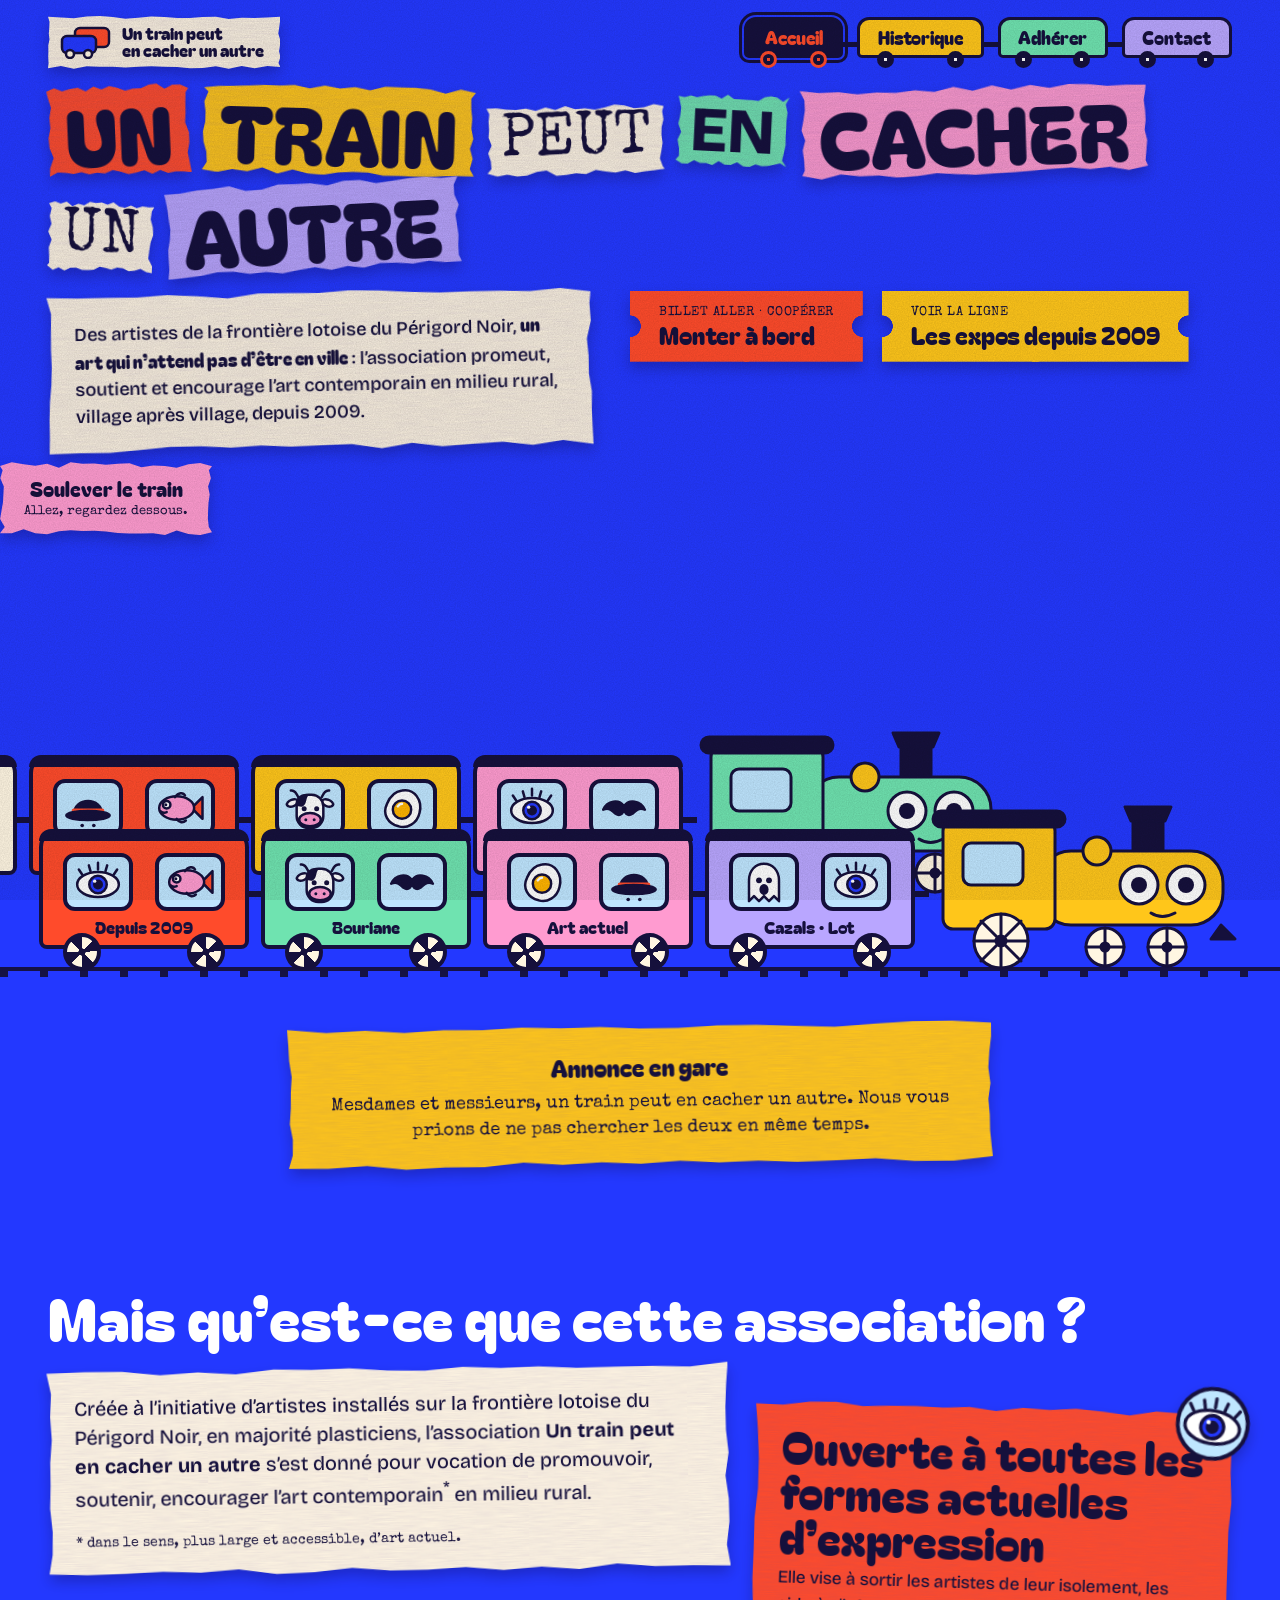
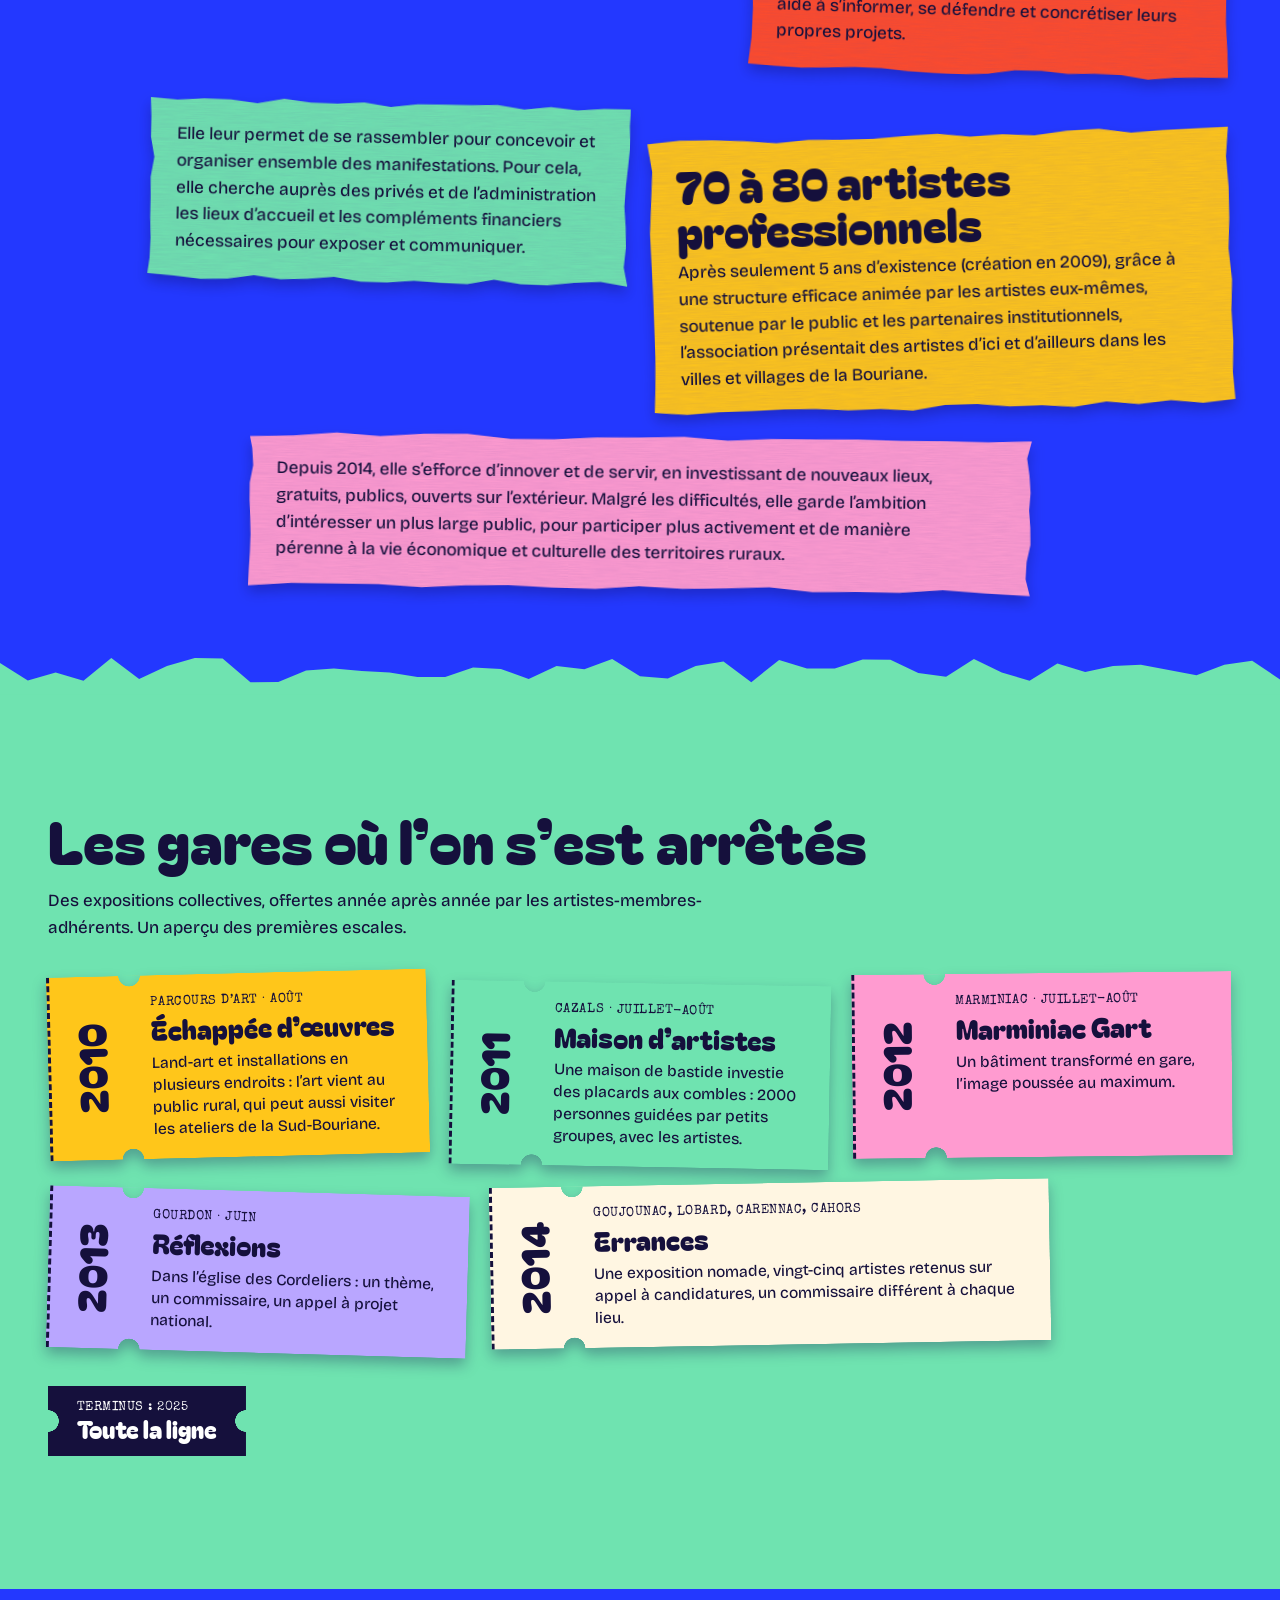
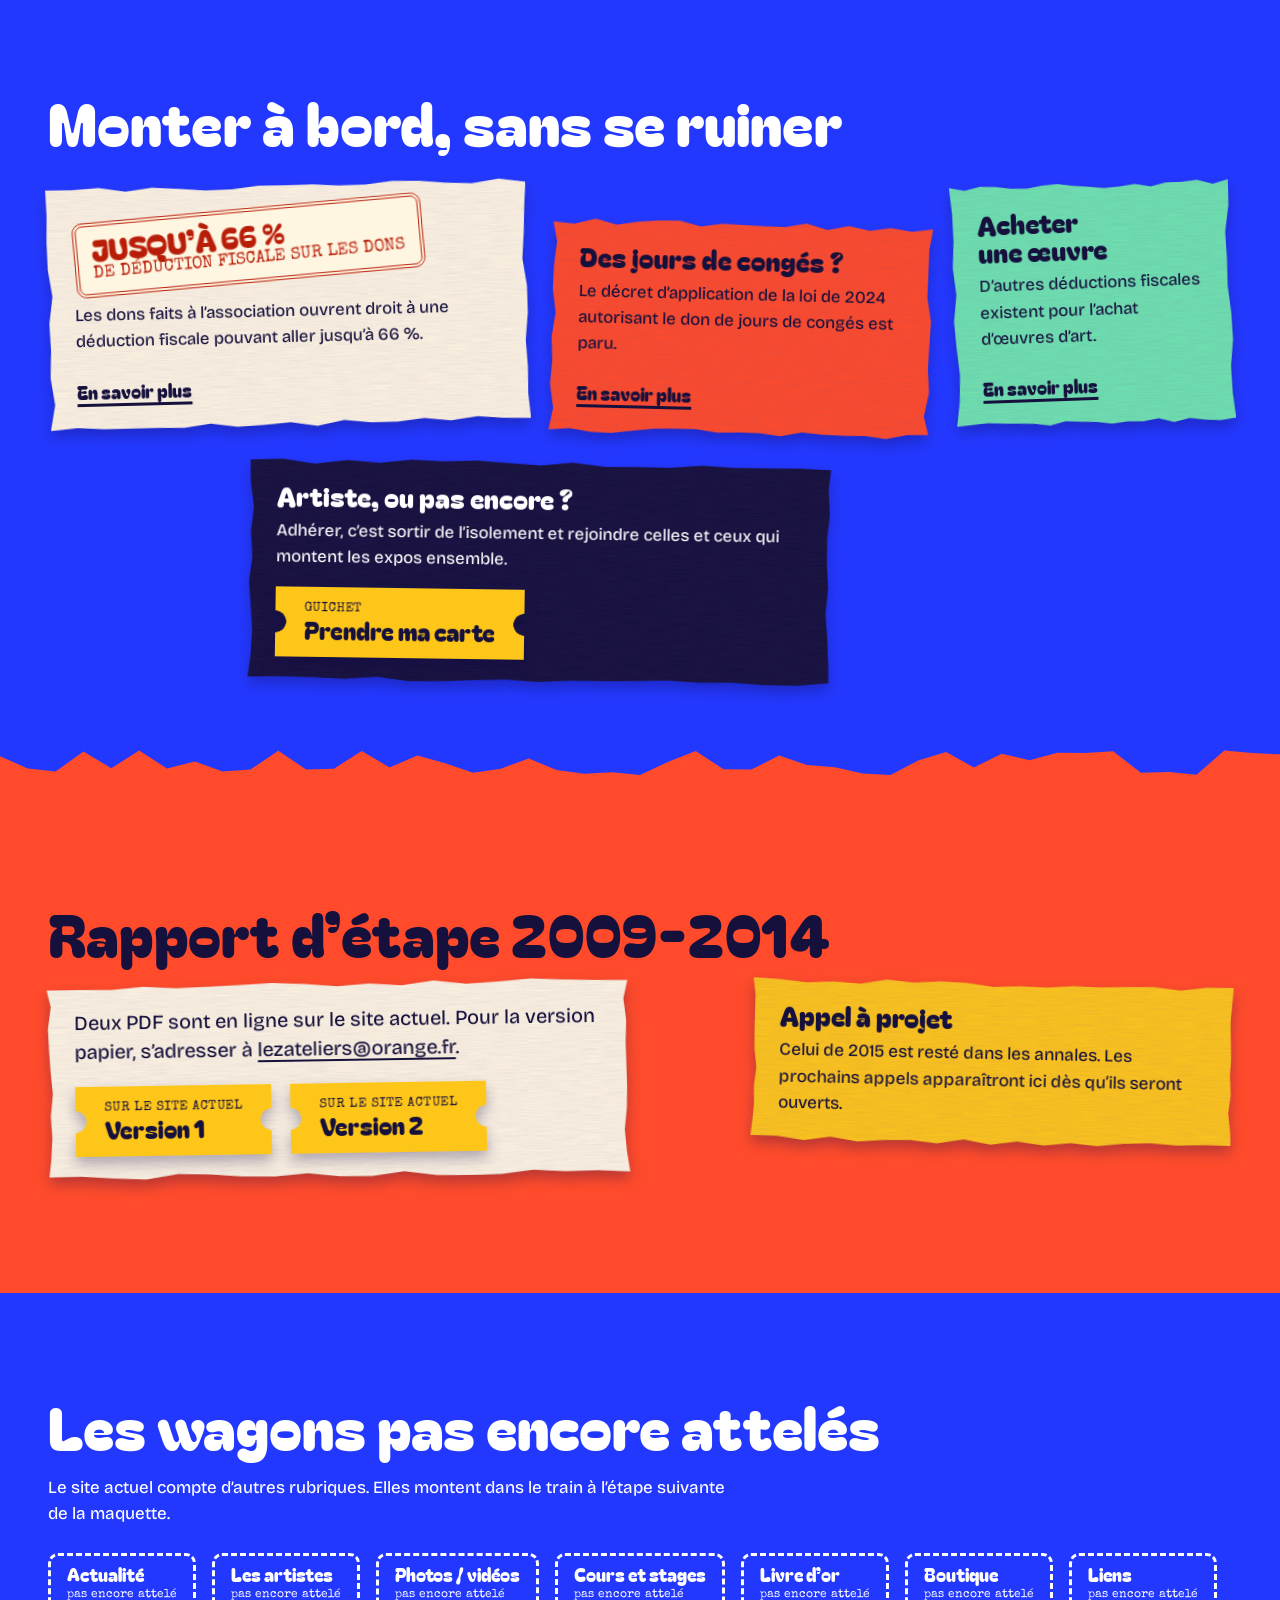
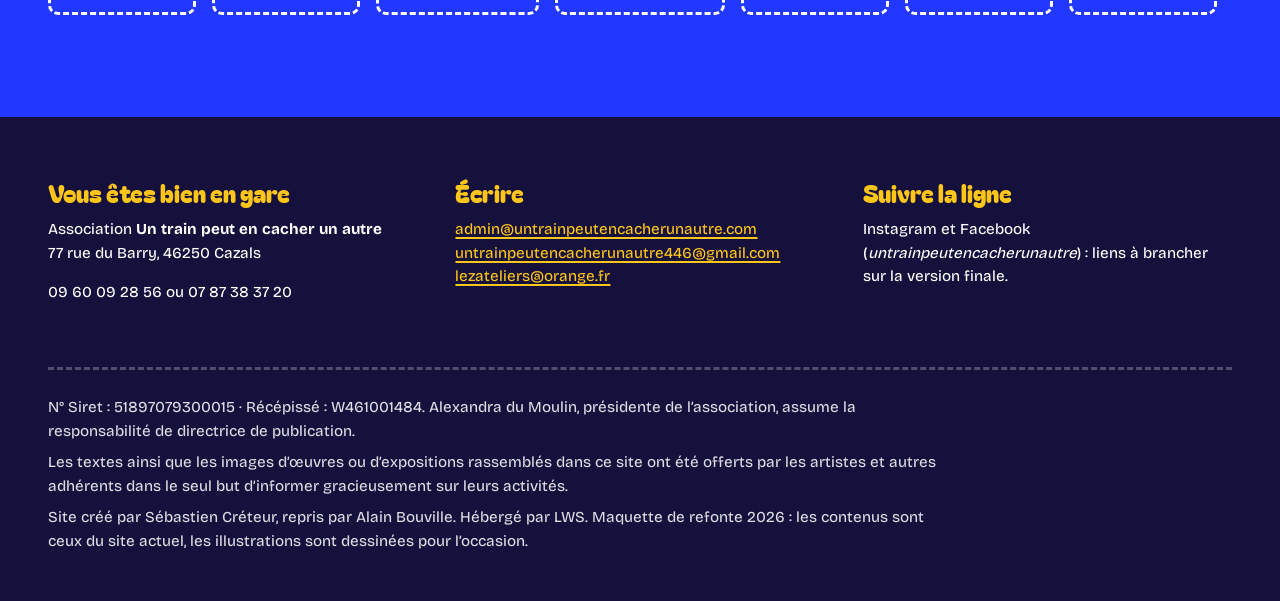
==== index.html @ 21455979 "Maquette loufoque : accueil, historique, adhérer, contact (collage dada de gare de campagne) Co-Auth" ====
<!doctype html>
<html lang="fr">
<head>
<meta charset="utf-8">
<meta name="viewport" content="width=device-width, initial-scale=1">
<title>Un train peut en cacher un autre · art contemporain en milieu rural</title>
<meta name="description" content="Association d’artistes de Cazals (Lot) qui promeut l’art contemporain en milieu rural depuis 2009. Adhérer, donner, voir les expositions.">
<meta name="theme-color" content="#2338ff">
<link rel="stylesheet" href="assets/style.css">
</head>
<body data-page="home">
<a class="skip" href="#main">Aller au contenu</a>
<header class="top wrap">
  <a class="brand scrap scrap--tight" href="index.html" aria-label="Un train peut en cacher un autre, accueil"><svg viewBox="0 0 52 34" aria-hidden="true" stroke="#15103c" stroke-width="2.5" stroke-linejoin="round"><rect x="16" y="3" width="34" height="19" rx="5" fill="#ff4b2b"/><rect x="3" y="11" width="34" height="17" rx="5" fill="#2338ff"/><circle cx="11" cy="29" r="4" fill="#fff6e2"/><circle cx="29" cy="29" r="4" fill="#fff6e2"/><circle cx="24" cy="12" r="0" /></svg><span>Un train peut<br>en cacher un autre</span></a>
  <nav aria-label="Navigation principale"><ul class="nav-train"><li><a href="index.html" aria-current="page">Accueil</a></li><li><a href="historique.html">Historique</a></li><li><a href="adherer.html">Adhérer</a></li><li><a href="contact.html">Contact</a></li></ul></nav>
</header>

<main id="main">
<section class="hero" aria-labelledby="titre">
  <div class="wrap hero__body">
    <h1 class="ransom" id="titre" aria-label="Un train peut en cacher un autre">
      <span class="scrap w1" aria-hidden="true">Un</span><span class="scrap w2" aria-hidden="true">train</span><span class="scrap w3" aria-hidden="true">peut</span><span class="scrap w4" aria-hidden="true">en</span>
      <span class="scrap w5" aria-hidden="true">cacher</span><span class="scrap w6" aria-hidden="true">un</span><span class="scrap w7" aria-hidden="true">autre</span>
    </h1>
    <div class="hero__row">
      <p class="scrap lede">Des artistes de la frontière lotoise du Périgord Noir, <strong>un art qui n’attend pas d’être en ville</strong> : l’association promeut, soutient et encourage l’art contemporain en milieu rural, village après village, depuis 2009.</p>
      <div class="tickets">
        <a class="ticket ticket--hot" href="adherer.html"><small>Billet aller · coopérer</small><strong>Monter à bord</strong></a>
        <a class="ticket" href="historique.html"><small>Voir la ligne</small><strong>Les expos depuis 2009</strong></a>
      </div>
    </div>
  </div>
  <div class="rails wrap-bleed" data-lifted="false">
    <button class="lift" type="button" aria-pressed="false"><span data-label>Soulever le train</span><small data-hint>Allez, regardez dessous.</small></button>
    <div class="track track--back" aria-hidden="true" data-train='{"loco": "mint", "wagons": [["bone", "moustache", "ghost", "Promouvoir"], ["tomato", "melon", "fish", "Soutenir"], ["mustard", "cow", "egg", "Encourager"], ["pink", "eye", "moustache", "l’art actuel"]]}'></div>
    <div class="track track--front" aria-hidden="true" data-train='{"loco": "mustard", "wagons": [["tomato", "eye", "fish", "Depuis 2009"], ["mint", "cow", "moustache", "Bouriane"], ["pink", "egg", "melon", "Art actuel"], ["lilac", "ghost", "eye", "Cazals · Lot"]]}'></div>
    <p class="vh">Derrière le premier train, un second porte les verbes de l’association : promouvoir, soutenir, encourager l’art actuel.</p>
  </div>
</section>

<div class="annonce wrap">
  <p class="scrap"><b>Annonce en gare</b>Mesdames et messieurs, un train peut en cacher un autre. Nous vous prions de ne pas chercher les deux en même temps.</p>
</div>

<section class="wrap" aria-labelledby="asso">
  <h2 id="asso">Mais qu’est-ce que cette association ?</h2>
  <div class="collage">
    <div class="scrap a"><p>Créée à l’initiative d’artistes installés sur la frontière lotoise du Périgord Noir, en majorité plasticiens, l’association <strong>Un train peut en cacher un autre</strong> s’est donné pour vocation de promouvoir, soutenir, encourager l’art contemporain<sup>*</sup> en milieu rural.</p><p class="note">* dans le sens, plus large et accessible, d’art actuel.</p></div>
    <div class="scrap b"><span class="pax" data-pax="eye" aria-hidden="true"></span><span class="big">Ouverte à toutes les formes actuelles d’expression</span><p>Elle vise à sortir les artistes de leur isolement, les aide à s’informer, se défendre et concrétiser leurs propres projets.</p></div>
    <div class="scrap c"><p>Elle leur permet de se rassembler pour concevoir et organiser ensemble des manifestations. Pour cela, elle cherche auprès des privés et de l’administration les lieux d’accueil et les compléments financiers nécessaires pour exposer et communiquer.</p></div>
    <div class="scrap d"><span class="big">70 à 80 artistes professionnels</span><p>Après seulement 5 ans d’existence (création en 2009), grâce à une structure efficace animée par les artistes eux-mêmes, soutenue par le public et les partenaires institutionnels, l’association présentait des artistes d’ici et d’ailleurs dans les villes et villages de la Bouriane.</p></div>
    <div class="scrap e"><p>Depuis 2014, elle s’efforce d’innover et de servir, en investissant de nouveaux lieux, gratuits, publics, ouverts sur l’extérieur. Malgré les difficultés, elle garde l’ambition d’intéresser un plus large public, pour participer plus activement et de manière pérenne à la vie économique et culturelle des territoires ruraux.</p></div>
  </div>
</section>

<section class="band torn-top band--mint" aria-labelledby="gares">
  <div class="wrap">
    <h2 id="gares">Les gares où l’on s’est arrêtés</h2>
    <p>Des expositions collectives, offertes année après année par les artistes-membres-adhérents. Un aperçu des premières escales.</p>
    <div class="stubs">
      <a class="stub" href="historique.html#e2010"><span class="stub__y">2010</span><span class="stub__t"><small>Parcours d’art · août</small><h3>Échappée d’œuvres</h3><p>Land-art et installations en plusieurs endroits : l’art vient au public rural, qui peut aussi visiter les ateliers de la Sud-Bouriane.</p></span></a>
      <a class="stub" href="historique.html#e2011"><span class="stub__y">2011</span><span class="stub__t"><small>Cazals · juillet-août</small><h3>Maison d’artistes</h3><p>Une maison de bastide investie des placards aux combles : 2000 personnes guidées par petits groupes, avec les artistes.</p></span></a>
      <a class="stub" href="historique.html#e2012"><span class="stub__y">2012</span><span class="stub__t"><small>Marminiac · juillet-août</small><h3>Marminiac Gart</h3><p>Un bâtiment transformé en gare, l’image poussée au maximum.</p></span></a>
      <a class="stub" href="historique.html#e2013"><span class="stub__y">2013</span><span class="stub__t"><small>Gourdon · juin</small><h3>Réflexions</h3><p>Dans l’église des Cordeliers : un thème, un commissaire, un appel à projet national.</p></span></a>
      <a class="stub" href="historique.html#e2014"><span class="stub__y">2014</span><span class="stub__t"><small>Goujounac, Lobard, Carennac, Cahors</small><h3>Errances</h3><p>Une exposition nomade, vingt-cinq artistes retenus sur appel à candidatures, un commissaire différent à chaque lieu.</p></span></a>
    </div>
    <p class="more"><a class="ticket ticket--ink" href="historique.html" style="display:inline-flex"><small>Terminus : 2025</small><strong>Toute la ligne</strong></a></p>
  </div>
</section>

<section class="wrap" aria-labelledby="bord">
  <h2 id="bord">Monter à bord, sans se ruiner</h2>
  <div class="board">
    <div class="scrap p1"><span class="rubber"><b>Jusqu’à 66 %</b>de déduction fiscale sur les dons</span><p>Les dons faits à l’association ouvrent droit à une déduction fiscale pouvant aller jusqu’à 66 %.</p><a class="more-link" href="adherer.html#donner">En savoir plus</a></div>
    <div class="scrap p2"><h3>Des jours de congés ?</h3><p>Le décret d’application de la loi de 2024 autorisant le don de jours de congés est paru.</p><a class="more-link" href="adherer.html#conges">En savoir plus</a></div>
    <div class="scrap p3"><h3>Acheter une œuvre</h3><p>D’autres déductions fiscales existent pour l’achat d’œuvres d’art.</p><a class="more-link" href="adherer.html#acheter">En savoir plus</a></div>
    <div class="scrap p4"><h3>Artiste, ou pas encore ?</h3><p>Adhérer, c’est sortir de l’isolement et rejoindre celles et ceux qui montent les expos ensemble.</p><div class="tickets"><a class="ticket" href="adherer.html"><small>Guichet</small><strong>Prendre ma carte</strong></a></div></div>
  </div>
</section>

<section class="band torn-top band--tomato" aria-labelledby="rapport">
  <div class="wrap">
    <h2 id="rapport">Rapport d’étape 2009-2014</h2>
    <div class="collage" style="grid-template-columns:repeat(12,1fr)">
      <div class="scrap a" style="grid-column:1 / span 6;--c:var(--bone)"><p>Deux PDF sont en ligne sur le site actuel. Pour la version papier, s’adresser à <a href="mailto:lezateliers@orange.fr">lezateliers@orange.fr</a>.</p><div class="tickets"><a class="ticket" href="https://untrainpeutencacherunautre.com/"><small>Sur le site actuel</small><strong>Version 1</strong></a><a class="ticket" href="https://untrainpeutencacherunautre.com/"><small>Sur le site actuel</small><strong>Version 2</strong></a></div></div>
      <div class="scrap c" style="grid-column:8 / span 5;--c:var(--mustard)"><h3>Appel à projet</h3><p>Celui de 2015 est resté dans les annales. Les prochains appels apparaîtront ici dès qu’ils seront ouverts.</p></div>
    </div>
  </div>
</section>

<section class="wrap" aria-labelledby="wagons">
  <h2 id="wagons">Les wagons pas encore attelés</h2>
  <p>Le site actuel compte d’autres rubriques. Elles montent dans le train à l’étape suivante de la maquette.</p>
  <ul class="unhooked">
    <li>Actualité<small>pas encore attelé</small></li><li>Les artistes<small>pas encore attelé</small></li><li>Photos / vidéos<small>pas encore attelé</small></li>
    <li>Cours et stages<small>pas encore attelé</small></li><li>Livre d’or<small>pas encore attelé</small></li><li>Boutique<small>pas encore attelé</small></li><li>Liens<small>pas encore attelé</small></li>
  </ul>
</section>
</main>
<footer class="foot">
  <div class="wrap">
    <div class="cols">
      <div>
        <h2>Vous êtes bien en gare</h2>
        <p>Association <strong>Un train peut en cacher un autre</strong><br>77 rue du Barry, 46250 Cazals</p>
        <p>09 60 09 28 56 ou 07 87 38 37 20</p>
      </div>
      <div>
        <h2>Écrire</h2>
        <p><a href="mailto:admin@untrainpeutencacherunautre.com">admin@untrainpeutencacherunautre.com</a><br>
        <a href="mailto:untrainpeutencacherunautre446@gmail.com">untrainpeutencacherunautre446@gmail.com</a><br>
        <a href="mailto:lezateliers@orange.fr">lezateliers@orange.fr</a></p>
      </div>
      <div>
        <h2>Suivre la ligne</h2>
        <p>Instagram et Facebook (<em>untrainpeutencacherunautre</em>) : liens à brancher sur la version finale.</p>
      </div>
    </div>
    <div class="legal">
      <p>N° Siret : 51897079300015 · Récépissé : W461001484. Alexandra du Moulin, présidente de l’association, assume la responsabilité de directrice de publication.</p>
      <p>Les textes ainsi que les images d’œuvres ou d’expositions rassemblés dans ce site ont été offerts par les artistes et autres adhérents dans le seul but d’informer gracieusement sur leurs activités.</p>
      <p>Site créé par Sébastien Créteur, repris par Alain Bouville. Hébergé par LWS. Maquette de refonte 2026 : les contenus sont ceux du site actuel, les illustrations sont dessinées pour l’occasion.</p>
    </div>
  </div>
</footer>
<script src="assets/app.js"></script>
</body>
</html>
---- assets/style.css ----
@import url("fonts.css");

/* ============ Tokens ============ */
:root {
  --ink: #15103c;
  --blue: #2338ff;
  --tomato: #ff4b2b;
  --mustard: #ffc61a;
  --mint: #6fe3b0;
  --pink: #ff9bd0;
  --lilac: #b9a6ff;
  --bone: #fff6e2;
  --sky: #bfe6ff;

  --f-display: "Bagel Fat One", "Arial Rounded MT Bold", sans-serif;
  --f-body: "Bricolage Grotesque", system-ui, sans-serif;
  --f-stamp: "Special Elite", "Courier New", monospace;

  --ease-out: cubic-bezier(0.16, 1, 0.3, 1);
  --gut: clamp(16px, 4vw, 48px);
  --shadow: drop-shadow(0 7px 7px rgb(12 6 70 / 0.3));

  --ground: var(--blue);
  --on-ground: #fff;
  --focus-ring: var(--mustard);
}

/* Chaque page a sa livrée */
body[data-page="home"]    { --ground: var(--blue);    --on-ground: #fff; }
body[data-page="histoire"]{ --ground: var(--tomato);  --on-ground: var(--ink); --focus-ring: #fff; }
body[data-page="adherer"] { --ground: var(--mustard); --on-ground: var(--ink); --focus-ring: #fff; }
body[data-page="contact"] { --ground: var(--pink);    --on-ground: var(--ink); --focus-ring: #fff; }

/* ============ Base ============ */
*, *::before, *::after { box-sizing: border-box; }
html { scrollbar-color: var(--ink) var(--ground); scroll-behavior: smooth; }
body {
  margin: 0;
  background: var(--ground);
  color: var(--on-ground);
  font: 450 1.0625rem/1.55 var(--f-body);
  font-optical-sizing: auto;
  overflow-x: clip;
  -webkit-font-smoothing: antialiased;
}
/* grain de papier sur toute la page */
body::before {
  content: "";
  position: fixed; inset: 0; z-index: 50; pointer-events: none;
  opacity: 0.16; mix-blend-mode: multiply;
  background-image: url("data:image/svg+xml,%3Csvg xmlns='http://www.w3.org/2000/svg' width='220' height='220'%3E%3Cfilter id='n'%3E%3CfeTurbulence type='fractalNoise' baseFrequency='.85' numOctaves='2' stitchTiles='stitch'/%3E%3CfeColorMatrix values='0 0 0 0 0  0 0 0 0 0  0 0 0 0 0  0 0 0 .9 0'/%3E%3C/filter%3E%3Crect width='100%25' height='100%25' filter='url(%23n)'/%3E%3C/svg%3E");
}
::selection { background: var(--ink); color: var(--mustard); }
img, svg { display: block; max-width: 100%; }
p { margin: 0 0 1em; max-width: 62ch; }
a { color: inherit; text-underline-offset: 0.22em; text-decoration-thickness: 2px; }
:focus-visible {
  outline: 3px solid var(--ink);
  outline-offset: 3px;
  box-shadow: 0 0 0 6px var(--focus-ring);
  border-radius: 6px;
}
h1, h2, h3 { margin: 0; font-family: var(--f-display); font-weight: 400; line-height: 1.02; text-wrap: balance; }
h2 { font-size: clamp(2rem, 4.8vw, 3.7rem); margin-bottom: 1.2rem; }
h3 { font-size: clamp(1.3rem, 2.2vw, 1.7rem); margin-bottom: 0.5rem; }
.wrap { width: min(1240px, 100% - 2 * var(--gut)); margin-inline: auto; }
.vh { position: absolute; width: 1px; height: 1px; overflow: hidden; clip-path: inset(50%); white-space: nowrap; }
.skip { position: absolute; left: 12px; top: -80px; z-index: 100; background: var(--mustard); color: var(--ink); padding: 0.6rem 1rem; font-weight: 700; }
.skip:focus { top: 12px; }
.stamp-font { font-family: var(--f-stamp); }

/* ============ Papier déchiré ============ */
.scrap {
  --paper: var(--c, var(--bone));
  position: relative; isolation: isolate;
  padding: 1.5rem 1.7rem;
  color: var(--ink);
  filter: var(--shadow);
  transform: rotate(var(--r, 0deg));
}
.scrap::before {
  content: ""; position: absolute; inset: 0; z-index: -1;
  background-color: var(--paper);
  background-image: url("data:image/svg+xml,%3Csvg xmlns='http://www.w3.org/2000/svg' width='160' height='160'%3E%3Cfilter id='f'%3E%3CfeTurbulence type='fractalNoise' baseFrequency='.04 .9' numOctaves='3'/%3E%3CfeColorMatrix values='0 0 0 0 .1  0 0 0 0 .05  0 0 0 0 .3  0 0 0 .13 0'/%3E%3C/filter%3E%3Crect width='100%25' height='100%25' filter='url(%23f)'/%3E%3C/svg%3E");
  clip-path: var(--torn, none);
}
.scrap > :last-child { margin-bottom: 0; }
.scrap--tight { padding: 0.9rem 1.2rem; }
.c-tomato { --c: var(--tomato); } .c-mustard { --c: var(--mustard); } .c-mint { --c: var(--mint); }
.c-pink { --c: var(--pink); } .c-lilac { --c: var(--lilac); } .c-bone { --c: var(--bone); }
.c-blue { --c: var(--blue); color: #fff; } .c-ink { --c: var(--ink); color: #fff; }

/* bande de couleur pleine largeur, bord supérieur déchiré */
.band { position: relative; background: var(--band, var(--ink)); color: var(--ink); padding-block: clamp(4rem, 9vw, 8rem); }
.band.torn-top::before {
  content: ""; position: absolute; left: 0; right: 0; top: -39px; height: 40px;
  background: inherit; clip-path: var(--torn-strip, none);
}
.band--tomato { --band: var(--tomato); } .band--mustard { --band: var(--mustard); }
.band--mint { --band: var(--mint); } .band--pink { --band: var(--pink); } .band--ink { --band: var(--ink); color: #fff; }

section { padding-block: clamp(3.5rem, 8vw, 7rem); }
.band, .hero { padding-block: clamp(4rem, 9vw, 8rem); }

/* ============ En-tête : un train de liens ============ */
.top { display: flex; flex-wrap: wrap; align-items: center; justify-content: space-between; gap: 1.2rem 2rem; padding-block: 1rem; }
.brand { display: flex; align-items: center; gap: 0.7rem; text-decoration: none; font: 400 1.05rem/1.05 var(--f-display); padding: 0.55rem 1rem 0.55rem 0.7rem; --c: var(--bone); }
.brand svg { width: 52px; height: 34px; flex: none; }
.nav-train { display: flex; flex-wrap: wrap; gap: 16px 14px; list-style: none; margin: 0; padding: 0; }
.nav-train li { position: relative; }
.nav-train li:not(:last-child)::after { content: ""; position: absolute; right: -14px; top: 50%; width: 14px; height: 5px; background: var(--ink); }
.nav-train a {
  --c: var(--tomato);
  position: relative; display: block; margin-bottom: 10px;
  padding: 0.55rem 1.1rem 0.5rem;
  background: var(--c); color: var(--ink);
  border: 3px solid var(--ink); border-radius: 12px 12px 5px 5px;
  font: 400 1.1rem/1 var(--f-display); text-decoration: none;
  transition: transform 0.5s var(--ease-out);
}
.nav-train li:nth-child(2) a { --c: var(--mustard); }
.nav-train li:nth-child(3) a { --c: var(--mint); }
.nav-train li:nth-child(4) a { --c: var(--lilac); }
.nav-train a::before, .nav-train a::after {
  content: ""; position: absolute; bottom: -13px; width: 17px; height: 17px; border-radius: 50%;
  background: radial-gradient(circle, #fff 0 22%, var(--ink) 24%); border: 3px solid var(--ink);
}
.nav-train a::before { left: 14%; } .nav-train a::after { right: 14%; }
.nav-train a:hover { transform: translateY(-4px) rotate(-2deg); }
.nav-train a:hover::before, .nav-train a:hover::after { animation: spin 0.5s linear 2; }
.nav-train a[aria-current="page"] { background: var(--ink); color: var(--c); }
.nav-train a[aria-current="page"]::before, .nav-train a[aria-current="page"]::after { background: radial-gradient(circle, var(--c) 0 22%, var(--ink) 24%); border-color: var(--c); }
.nav-train a[aria-current="page"] { outline: 3px solid var(--ink); outline-offset: 2px; }

/* ============ Titre mots-rançon ============ */
.ransom { display: flex; flex-wrap: wrap; gap: 0.08em 0.16em; font-size: clamp(2.3rem, 6.2vw, 5.4rem); line-height: 1; text-transform: uppercase; margin: 0 0 1.2rem; }
.ransom .scrap { padding: 0.1em 0.22em 0.04em; display: inline-block; }
.ransom .w1 { --c: var(--tomato); --r: -2.5deg; }
.ransom .w2 { --c: var(--mustard); --r: 1.6deg; }
.ransom .w3 { --c: var(--bone); --r: -1deg; font-family: var(--f-stamp); font-size: 0.78em; align-self: flex-end; }
.ransom .w4 { --c: var(--mint); --r: 2.8deg; font-family: var(--f-body); font-weight: 800; font-size: 0.8em; align-self: center; }
.ransom .w5 { --c: var(--pink); --r: -1.8deg; }
.ransom .w6 { --c: var(--bone); --r: 2deg; font-family: var(--f-stamp); font-size: 0.78em; align-self: flex-end; }
.ransom .w7 { --c: var(--lilac); --r: -3deg; }

/* ============ Tickets (boutons-billets) ============ */
.tickets { display: flex; flex-wrap: wrap; gap: 1rem 1.2rem; filter: var(--shadow); }
.ticket {
  display: inline-flex; flex-direction: column; justify-content: center; gap: 0.15rem; min-height: 4.4rem;
  padding: 0.7rem 1.8rem; background: var(--mustard); color: var(--ink); text-decoration: none;
  -webkit-mask: radial-gradient(circle 11px at 0 50%, #0000 96%, #000) left / 51% 100% no-repeat, radial-gradient(circle 11px at 100% 50%, #0000 96%, #000) right / 51% 100% no-repeat;
  mask: radial-gradient(circle 11px at 0 50%, #0000 96%, #000) left / 51% 100% no-repeat, radial-gradient(circle 11px at 100% 50%, #0000 96%, #000) right / 51% 100% no-repeat;
  transition: transform 0.45s var(--ease-out);
}
.ticket small { font: 400 0.8rem/1.1 var(--f-stamp); letter-spacing: 0.04em; text-transform: uppercase; }
.ticket strong { font: 400 1.5rem/1 var(--f-display); }
.ticket--hot { background: var(--tomato); }
.ticket--ink { background: var(--ink); color: #fff; }
.ticket:hover { transform: translateY(-4px) rotate(-1.5deg); }
.ticket:active { transform: translateY(1px) scale(0.98); transition-duration: 0.1s; }
.ticket[aria-disabled="true"] { background: repeating-linear-gradient(135deg, var(--bone) 0 10px, #e9dcc0 10px 20px); cursor: not-allowed; opacity: 0.85; }

/* ============ Hero ============ */
.hero { padding-block: 0 0; min-height: min(100svh, 980px); display: flex; flex-direction: column; overflow-x: clip; }
.hero__body { flex: none; }
.hero__row { display: flex; flex-wrap: wrap; align-items: flex-start; gap: 1.6rem 2.4rem; margin-bottom: 1.5rem; }
.lede { max-width: 34rem; --c: var(--bone); --r: -1.2deg; font-size: 1.15rem; line-height: 1.45; font-weight: 520; }
.lede strong { font-family: var(--f-display); font-weight: 400; }

.rails { position: relative; flex: 1; min-height: 300px; margin-top: -1.5rem; }
.rails::after { /* deux voies */
  content: ""; position: absolute; left: 0; right: 0; bottom: 8px; height: 10px;
  background: repeating-linear-gradient(90deg, var(--ink) 0 8px, transparent 8px 40px);
  border-top: 4px solid var(--ink); opacity: 0.95;
}
.track { position: absolute; display: flex; align-items: flex-end; gap: 12px; }
.track--front { bottom: 14px; right: 4vw; z-index: 2; }
.track--back { bottom: 88px; right: calc(4vw + 232px); z-index: 1; }
.track--front { animation: arrive 2s var(--ease-out) backwards 0.25s; transition: transform 1.3s var(--ease-out); }
.track--back { transition: transform 1.3s var(--ease-out) 0.15s; }
.rails[data-lifted="true"] .track--front { transform: translateX(calc(100% + 8vw)); }
.rails[data-lifted="true"] .track--back { transform: translateX(22vw) translateY(24px) scale(1.04); transform-origin: bottom right; }
@keyframes arrive { from { transform: translateX(-105vw); } }

.lift {
  position: absolute; left: 0; top: -0.4rem; z-index: 5; cursor: pointer;
  border: 0; font: 400 1.25rem/1.05 var(--f-display); color: var(--ink);
  padding: 1rem 1.5rem; --c: var(--pink); --r: 2deg; background: none; filter: var(--shadow);
  transition: transform 0.45s var(--ease-out);
}
.lift::before { content: ""; position: absolute; inset: 0; z-index: -1; background: var(--pink); clip-path: var(--torn, none); }
.lift:hover { transform: rotate(-2deg) translateY(-3px); }
.lift:active { transform: scale(0.97); transition-duration: 0.1s; }
.lift small { display: block; font: 400 0.8rem/1.2 var(--f-stamp); margin-top: 0.3rem; }

/* wagons */
.wagon { position: relative; width: 210px; height: 142px; flex: none; }
.wagon__body {
  position: absolute; inset: 0 0 22px; background: var(--c); border: 4px solid var(--ink); border-radius: 18px 18px 8px 8px;
  display: flex; flex-direction: column; justify-content: flex-end; align-items: center; padding-bottom: 9px;
}
.wagon__body::before { content: ""; position: absolute; left: -4px; right: -4px; top: -4px; height: 12px; background: var(--ink); border-radius: 14px 14px 0 0; }
.wagon__win {
  position: absolute; top: 20px; width: 70px; height: 58px; background: var(--sky); border: 4px solid var(--ink); border-radius: 12px; overflow: hidden;
}
.wagon__win:nth-of-type(1) { left: 20px; } .wagon__win:nth-of-type(2) { right: 20px; }
.wagon__win svg { width: 100%; height: 100%; }
.wagon__label { font: 400 1.05rem/1 var(--f-display); color: var(--ink); text-align: center; }
.wagon::after { content: ""; position: absolute; right: -14px; top: 62px; width: 14px; height: 6px; background: var(--ink); }
.wheel { position: absolute; bottom: 0; width: 38px; height: 38px; border-radius: 50%; border: 4px solid var(--ink); background: radial-gradient(circle, var(--ink) 0 16%, transparent 18%), conic-gradient(var(--bone) 0 12%, var(--ink) 0 24%, var(--bone) 0 37%, var(--ink) 0 50%, var(--bone) 0 62%, var(--ink) 0 75%, var(--bone) 0 87%, var(--ink) 0); }
.wheel:nth-of-type(1) { left: 24px; } .wheel:nth-of-type(2) { right: 24px; }
.rolling .wheel, .rolling .loco .spin { animation: spin 0.45s linear infinite; }
@keyframes spin { to { transform: rotate(360deg); } }

.loco { position: relative; width: 300px; height: 176px; flex: none; margin-left: 2px; }
.loco svg { width: 100%; height: 100%; overflow: visible; }
.loco .spin { transform-box: fill-box; transform-origin: center; }
.puff { position: absolute; left: 207px; top: 4px; width: 22px; height: 22px; border-radius: 50%; background: #fff; border: 3px solid var(--ink); opacity: 0; animation: puff 3.2s ease-out infinite; }
.puff:nth-of-type(2) { animation-delay: 1.05s; } .puff:nth-of-type(3) { animation-delay: 2.1s; }
@keyframes puff { 0% { opacity: 0; transform: translate(0, 0) scale(0.4); } 15% { opacity: 1; } 100% { opacity: 0; transform: translate(-46px, -110px) scale(2.2); } }
.track--back .wagon__label { font-size: 1.15rem; }

/* ============ Annonce en gare ============ */
.annonce { padding-block: 2.5rem 0; }
.annonce .scrap { max-width: 44rem; margin-inline: auto; text-align: center; --c: var(--mustard); --r: -0.8deg; font-family: var(--f-stamp); font-size: 1.1rem; line-height: 1.5; }
.annonce .scrap b { font-family: var(--f-display); font-weight: 400; display: block; font-size: 1.5rem; margin-bottom: 0.3rem; }

/* ============ Collage « l'asso » ============ */
.collage { display: grid; grid-template-columns: repeat(12, 1fr); gap: 1.6rem 1.4rem; align-items: start; }
.collage .scrap { font-size: 1.08rem; }
.collage .a { grid-column: 1 / span 7; --c: var(--bone); --r: -0.9deg; font-size: 1.25rem; line-height: 1.45; }
.collage .b { grid-column: 8 / span 5; --c: var(--tomato); --r: 1.8deg; margin-top: 2.5rem; }
.collage .c { grid-column: 2 / span 5; --c: var(--mint); --r: 1.2deg; }
.collage .d { grid-column: 7 / span 6; --c: var(--mustard); --r: -1.6deg; margin-top: 2rem; }
.collage .e { grid-column: 3 / span 8; --c: var(--pink); --r: 0.8deg; }
.collage .note { font: 400 0.85rem/1.4 var(--f-stamp); margin-top: 0.9rem; }
.big { font: 400 clamp(1.9rem, 3.6vw, 2.8rem)/1 var(--f-display); display: block; margin-bottom: 0.4rem; }
.pax { position: absolute; width: 74px; height: 74px; right: -14px; top: -26px; background: var(--sky); border: 4px solid var(--ink); border-radius: 50%; overflow: hidden; transform: rotate(8deg); }
.pax svg { width: 100%; height: 100%; }

/* ============ Billets d'expo ============ */
.stubs { display: flex; flex-wrap: wrap; gap: 1.6rem 1.4rem; margin-top: 2rem; filter: var(--shadow); }
.stub {
  --stub: 5.2rem; flex: 1 1 290px; max-width: 420px; display: grid; grid-template-columns: var(--stub) 1fr;
  background: var(--c, var(--bone)); color: var(--ink); text-decoration: none; min-height: 9.5rem;
  -webkit-mask: radial-gradient(circle 11px at var(--stub) 0, #0000 96%, #000), radial-gradient(circle 11px at var(--stub) 100%, #0000 96%, #000);
  -webkit-mask-composite: source-in;
  mask: radial-gradient(circle 11px at var(--stub) 0, #0000 96%, #000), radial-gradient(circle 11px at var(--stub) 100%, #0000 96%, #000);
  mask-composite: intersect;
  transition: transform 0.5s var(--ease-out);
}
.stub:nth-child(1) { --c: var(--mustard); transform: rotate(-1.4deg); }
.stub:nth-child(2) { --c: var(--mint); transform: rotate(1deg) translateY(10px); }
.stub:nth-child(3) { --c: var(--pink); transform: rotate(-0.6deg); }
.stub:nth-child(4) { --c: var(--lilac); transform: rotate(1.6deg) translateY(8px); }
.stub:nth-child(5) { --c: var(--bone); transform: rotate(-1deg); flex-basis: 440px; max-width: 560px; }
.stub:hover { transform: translateY(-6px) rotate(0deg); }
.stub__y { display: grid; place-items: center; writing-mode: vertical-rl; transform: rotate(180deg); font: 400 2.4rem/1 var(--f-display); border-right: 3px dashed var(--ink); padding: 0.5rem; }
.stub__t { padding: 1.2rem 1.4rem 1.2rem 1.3rem; }
.stub__t small { font: 400 0.82rem/1.3 var(--f-stamp); text-transform: uppercase; letter-spacing: 0.04em; display: block; margin-bottom: 0.3rem; }
.stub__t p { font-size: 0.98rem; line-height: 1.4; margin: 0.4rem 0 0; }
.more { margin-top: 2.6rem; }

/* ============ Monter à bord ============ */
.board { display: grid; grid-template-columns: repeat(12, 1fr); gap: 1.6rem 1.4rem; align-items: start; margin-top: 2rem; }
.board .scrap { font-size: 1.05rem; }
.board .p1 { grid-column: 1 / span 5; --c: var(--bone); --r: -1.4deg; }
.board .p2 { grid-column: 6 / span 4; --c: var(--tomato); --r: 1.4deg; margin-top: 2.4rem; }
.board .p3 { grid-column: 10 / span 3; --c: var(--mint); --r: -2deg; }
.board .p4 { grid-column: 3 / span 6; --c: var(--ink); color: #fff; --r: 0.8deg; }
.board a.more-link { font-family: var(--f-display); font-size: 1.1rem; text-decoration-thickness: 3px; display: inline-block; margin-top: 0.4rem; }
.rubber {
  display: inline-block; font: 400 1.05rem/1.25 var(--f-stamp); text-transform: uppercase; color: #b81d08; background: var(--bone);
  border: 4px double #b81d08; border-radius: 10px; padding: 0.5rem 0.9rem; transform: rotate(-4deg); margin-bottom: 1rem;
}
.rubber b { font-family: var(--f-display); font-weight: 400; font-size: 1.9rem; display: block; line-height: 1; }

/* ============ Wagons pas encore attelés ============ */
.unhooked { display: flex; flex-wrap: wrap; gap: 0.9rem 1rem; list-style: none; padding: 0; margin: 1.6rem 0 0; }
.unhooked li { padding: 0.6rem 1rem; border: 3px dashed currentColor; border-radius: 10px; font: 400 1.1rem/1 var(--f-display); }
.unhooked li small { display: block; font: 400 0.72rem/1.2 var(--f-stamp); margin-top: 0.3rem; }

/* ============ Pied de page ============ */
.foot { background: var(--ink); color: #fff; padding-block: 4rem 3rem; position: relative; }
.foot a { color: var(--mustard); }
.foot .cols { display: grid; grid-template-columns: repeat(auto-fit, minmax(240px, 1fr)); gap: 2.4rem; }
.foot h2 { font-size: 1.5rem; margin-bottom: 0.8rem; color: var(--mustard); }
.foot p { font-size: 0.95rem; max-width: 40ch; }
.foot .legal { margin-top: 3rem; padding-top: 1.6rem; border-top: 3px dashed rgb(255 255 255 / 0.3); font-size: 0.85rem; opacity: 0.85; display: grid; gap: 0.5rem; }
.foot .legal p { max-width: 90ch; margin: 0; }

/* ============ Page Historique ============ */
.page-head { padding-block: 1rem clamp(2rem, 5vw, 4rem); }
.page-head h1 { font-size: clamp(2.4rem, 7.5vw, 6rem); text-transform: uppercase; line-height: 0.98; margin-bottom: 1.4rem; }
.page-head .lede { margin-top: 1rem; }
.line { position: relative; display: grid; grid-template-columns: 64px 1fr; gap: 0 clamp(1rem, 3vw, 2.6rem); }
.line__rail { position: relative; }
.line__rail::before { /* la voie */
  content: ""; position: absolute; left: 50%; top: 0; bottom: 0; width: 20px; transform: translateX(-50%);
  background: repeating-linear-gradient(180deg, var(--ink) 0 6px, transparent 6px 22px); border-inline: 4px solid var(--ink);
}
.rider { position: sticky; top: 42vh; width: 64px; height: 100px; z-index: 3; }
.rider svg { width: 100%; height: 100%; overflow: visible; }
.stops { display: grid; gap: clamp(1.6rem, 4vw, 3rem); list-style: none; margin: 0; padding: 0 0 2rem; }
.stop { position: relative; max-width: 760px; }
.stop:nth-child(even) { margin-left: clamp(0px, 8vw, 120px); }
.stop .scrap { --c: var(--bone); }
.stop:nth-child(3n+1) .scrap { --c: var(--mustard); --r: -0.8deg; }
.stop:nth-child(3n+2) .scrap { --c: var(--mint); --r: 0.9deg; }
.stop:nth-child(3n) .scrap { --c: var(--bone); --r: -0.4deg; }
.stop__sign {
  position: absolute; left: calc(-1 * (64px + clamp(1rem, 3vw, 2.6rem)) - clamp(0px, 8vw, 120px) * 0 ); top: 1rem; z-index: 4;
}
.stop .y { display: inline-block; font: 400 1.5rem/1 var(--f-display); background: var(--ink); color: #fff; padding: 0.35rem 0.8rem; border-radius: 8px; margin-bottom: 0.7rem; transform: rotate(-2deg); }
.stop h3 { font-size: clamp(1.5rem, 3vw, 2.2rem); }
.stop p { font-size: 1.02rem; }
.stop .where { font: 400 0.9rem/1.4 var(--f-stamp); }
.seasons { display: flex; flex-wrap: wrap; gap: 1rem; margin: 1.8rem 0 0; padding: 0; list-style: none; }
.seasons li { padding: 0.9rem 1.2rem; font: 400 1.1rem/1.1 var(--f-stamp); background: repeating-linear-gradient(135deg, var(--bone) 0 12px, #efe2c3 12px 24px); color: var(--ink); border: 3px solid var(--ink); border-radius: 8px; transform: rotate(var(--r, 0deg)); }
.seasons li:nth-child(odd) { --r: -1.5deg; } .seasons li:nth-child(even) { --r: 1.2deg; }
.seasons li small { display: block; font-size: 0.72rem; margin-top: 0.3rem; opacity: 0.8; }

/* ============ Page Adhérer ============ */
.ways { display: grid; grid-template-columns: repeat(12, 1fr); gap: 1.8rem 1.4rem; align-items: start; }
.ways .w-a { grid-column: 1 / span 6; --c: var(--bone); --r: -0.8deg; }
.ways .w-b { grid-column: 8 / span 5; --c: var(--tomato); --r: 1.6deg; margin-top: 2rem; }
.ways .w-c { grid-column: 2 / span 5; --c: var(--mint); --r: 1.2deg; }
.ways .w-d { grid-column: 8 / span 5; --c: var(--pink); --r: -1.5deg; }
.form-ticket { margin-top: 2rem; display: grid; grid-template-columns: repeat(12, 1fr); gap: 1.6rem; }
.form-ticket .scrap { grid-column: 2 / span 7; --c: var(--bone); --r: -0.6deg; }
.form-ticket aside { grid-column: 9 / span 4; align-self: center; }
.field { display: grid; gap: 0.35rem; margin-bottom: 1.1rem; }
.field label, .field legend { font: 400 0.95rem/1.2 var(--f-stamp); text-transform: uppercase; letter-spacing: 0.03em; padding: 0; }
.field input[type="text"], .field input[type="email"], .field select {
  font: 500 1.05rem/1.2 var(--f-body); color: var(--ink); padding: 0.8rem 0.9rem; background: #fff;
  border: 3px solid var(--ink); border-radius: 8px; width: 100%; caret-color: var(--tomato);
}
.field input::placeholder { color: #5a5480; }
.field input[aria-invalid="true"] { border-color: var(--tomato); background: #fff0ec; }
.field .err { color: #b3200a; font-weight: 700; font-size: 0.92rem; min-height: 1.2em; }
.field fieldset { border: 0; margin: 0; padding: 0; display: flex; flex-wrap: wrap; gap: 0.6rem; }
.field fieldset legend { margin-bottom: 0.5rem; }
.pick { position: relative; }
.pick input { position: absolute; opacity: 0; inset: 0; }
.pick span { display: block; padding: 0.6rem 1rem; border: 3px solid var(--ink); border-radius: 999px; font-weight: 700; cursor: pointer; background: #fff; transition: transform 0.35s var(--ease-out), background 0.2s; }
.pick input:checked + span { background: var(--ink); color: var(--mustard); transform: rotate(-2deg); }
.pick input:focus-visible + span { outline: 3px solid var(--ink); outline-offset: 3px; box-shadow: 0 0 0 6px var(--focus-ring); }
.pick span:hover { transform: translateY(-2px); }
.sent { display: none; font: 400 1.05rem/1.4 var(--f-stamp); background: var(--mint); border: 3px solid var(--ink); padding: 1rem; border-radius: 8px; margin-top: 1rem; }
.sent[data-show="true"] { display: block; }
.submit { border: 0; cursor: pointer; font: inherit; }
.demo-note { font: 400 0.85rem/1.4 var(--f-stamp); margin-top: 1rem; max-width: 50ch; }

/* ============ Page Contact ============ */
.contact-grid { display: grid; grid-template-columns: repeat(12, 1fr); gap: 1.8rem 1.4rem; align-items: start; }
.contact-grid .k-a { grid-column: 1 / span 6; --c: var(--bone); --r: -1deg; }
.contact-grid .k-b { grid-column: 7 / span 6; --c: var(--mustard); --r: 1.2deg; margin-top: 2rem; }
.contact-grid .k-c { grid-column: 3 / span 8; --c: var(--mint); --r: -0.5deg; }
.contact-grid dl { margin: 0; display: grid; gap: 0.9rem; }
.contact-grid dt { font: 400 0.8rem/1.2 var(--f-stamp); text-transform: uppercase; letter-spacing: 0.05em; }
.contact-grid dd { margin: 0.1rem 0 0; font-weight: 600; word-break: break-word; }
.plan { margin-top: 3rem; }
.plan svg { width: 100%; height: auto; }

/* ============ Responsive ============ */
@media (max-width: 900px) {
  .collage > *, .board > *, .ways > *, .contact-grid > *, .form-ticket > * { grid-column: 1 / -1 !important; margin-top: 0 !important; }
  .collage, .board, .ways, .contact-grid, .form-ticket { gap: 1.8rem; }
  .stop:nth-child(even) { margin-left: 0; }
  .lift { position: relative; top: 0; align-self: flex-start; margin-bottom: 0.8rem; }
  .rails { display: flex; flex-direction: column; }
  .rails .track { position: absolute; }
  .rails { min-height: 400px; margin-top: 1.2rem; }
  .rails::after { bottom: 8px; }
  .track--back { right: calc(4vw + 232px); }
  .hero__row { flex-direction: column; }
}
@media (max-width: 560px) {
  .line { grid-template-columns: 38px 1fr; gap: 0 0.9rem; }
  .rider { width: 38px; height: 60px; }
  .nav-train a { font-size: 1rem; padding-inline: 0.8rem; }
  .brand { font-size: 0.95rem; }
  .stub__y { font-size: 1.9rem; }
  .scrap { padding: 1.2rem 1.2rem; }
}

/* ============ Mouvement réduit ============ */
@media (prefers-reduced-motion: reduce) {
  html { scroll-behavior: auto; }
  *, *::before, *::after { animation-duration: 0.001ms !important; animation-iteration-count: 1 !important; transition-duration: 0.001ms !important; }
  .puff { display: none; }
}

h2.sub { font-size: clamp(1.3rem, 2.2vw, 1.7rem); margin-bottom: 0.5rem; }
.stop h2.sub { font-size: clamp(1.5rem, 3vw, 2.2rem); }
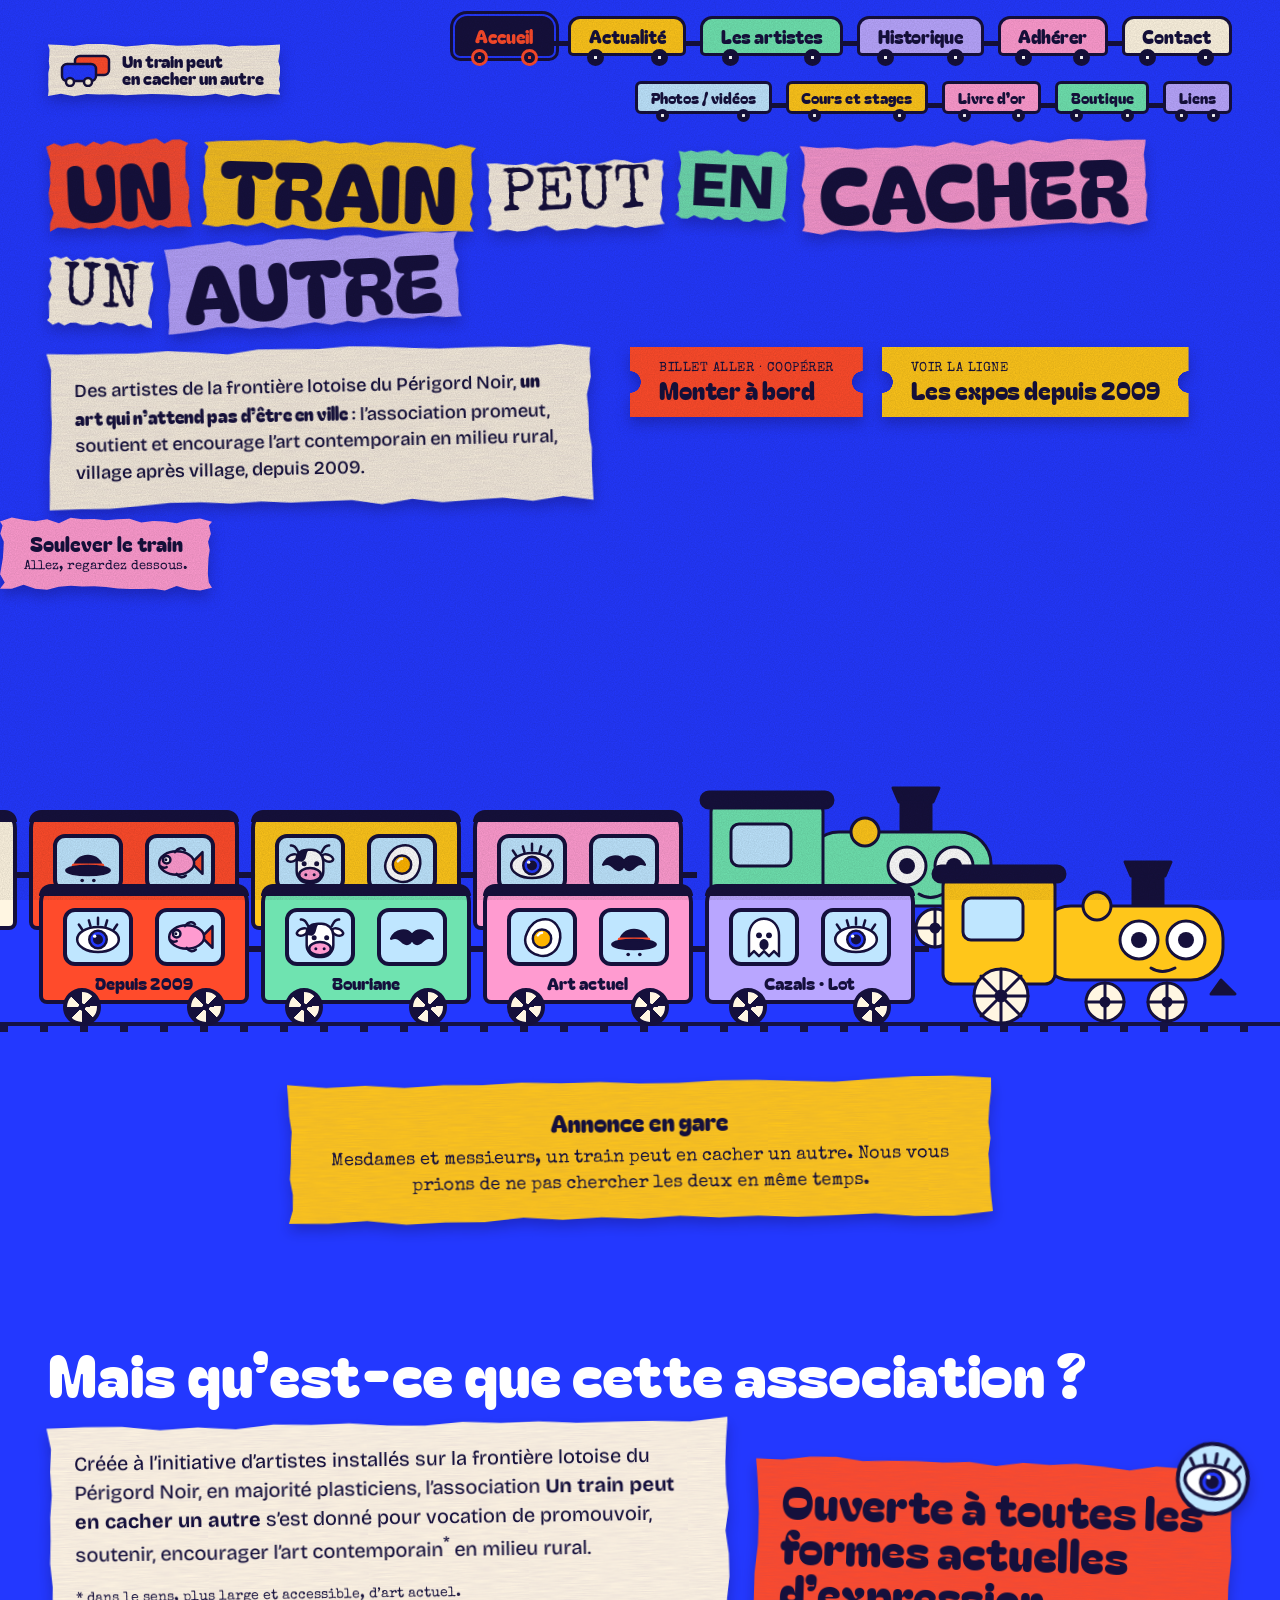
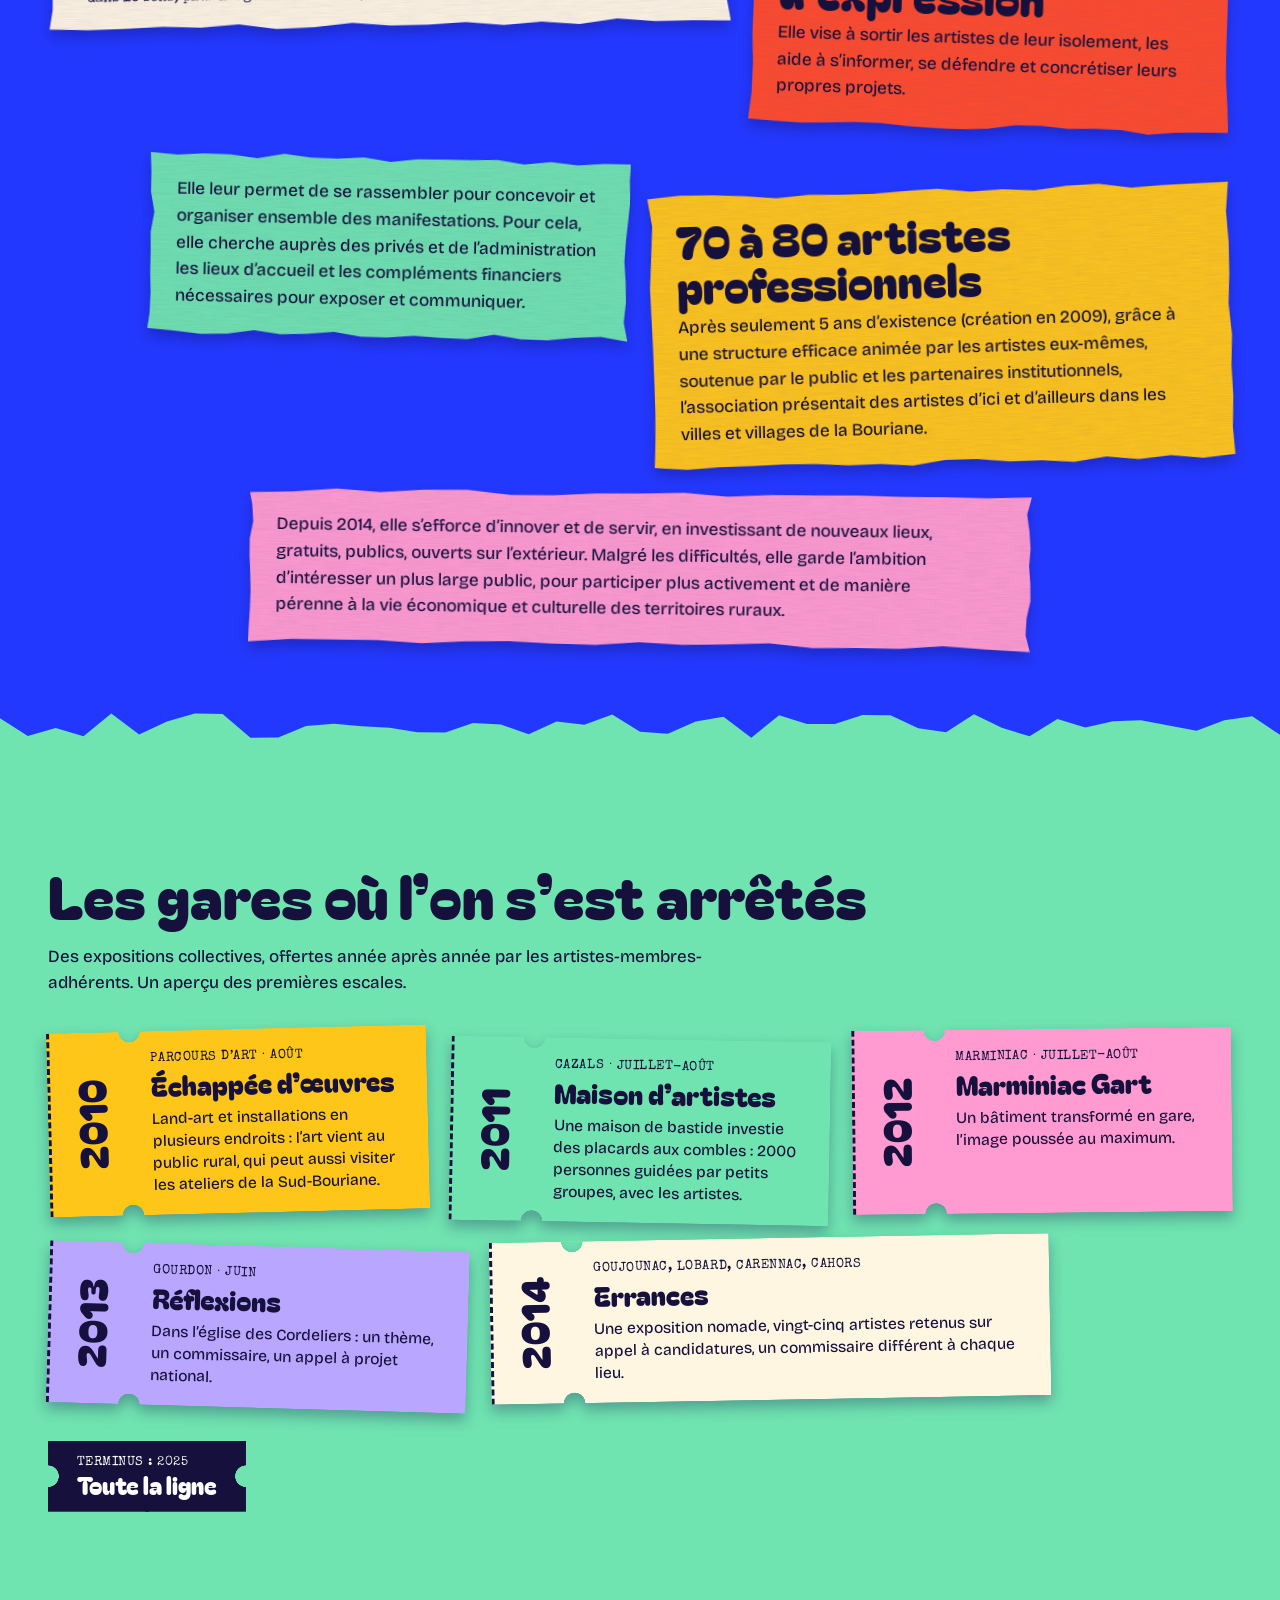
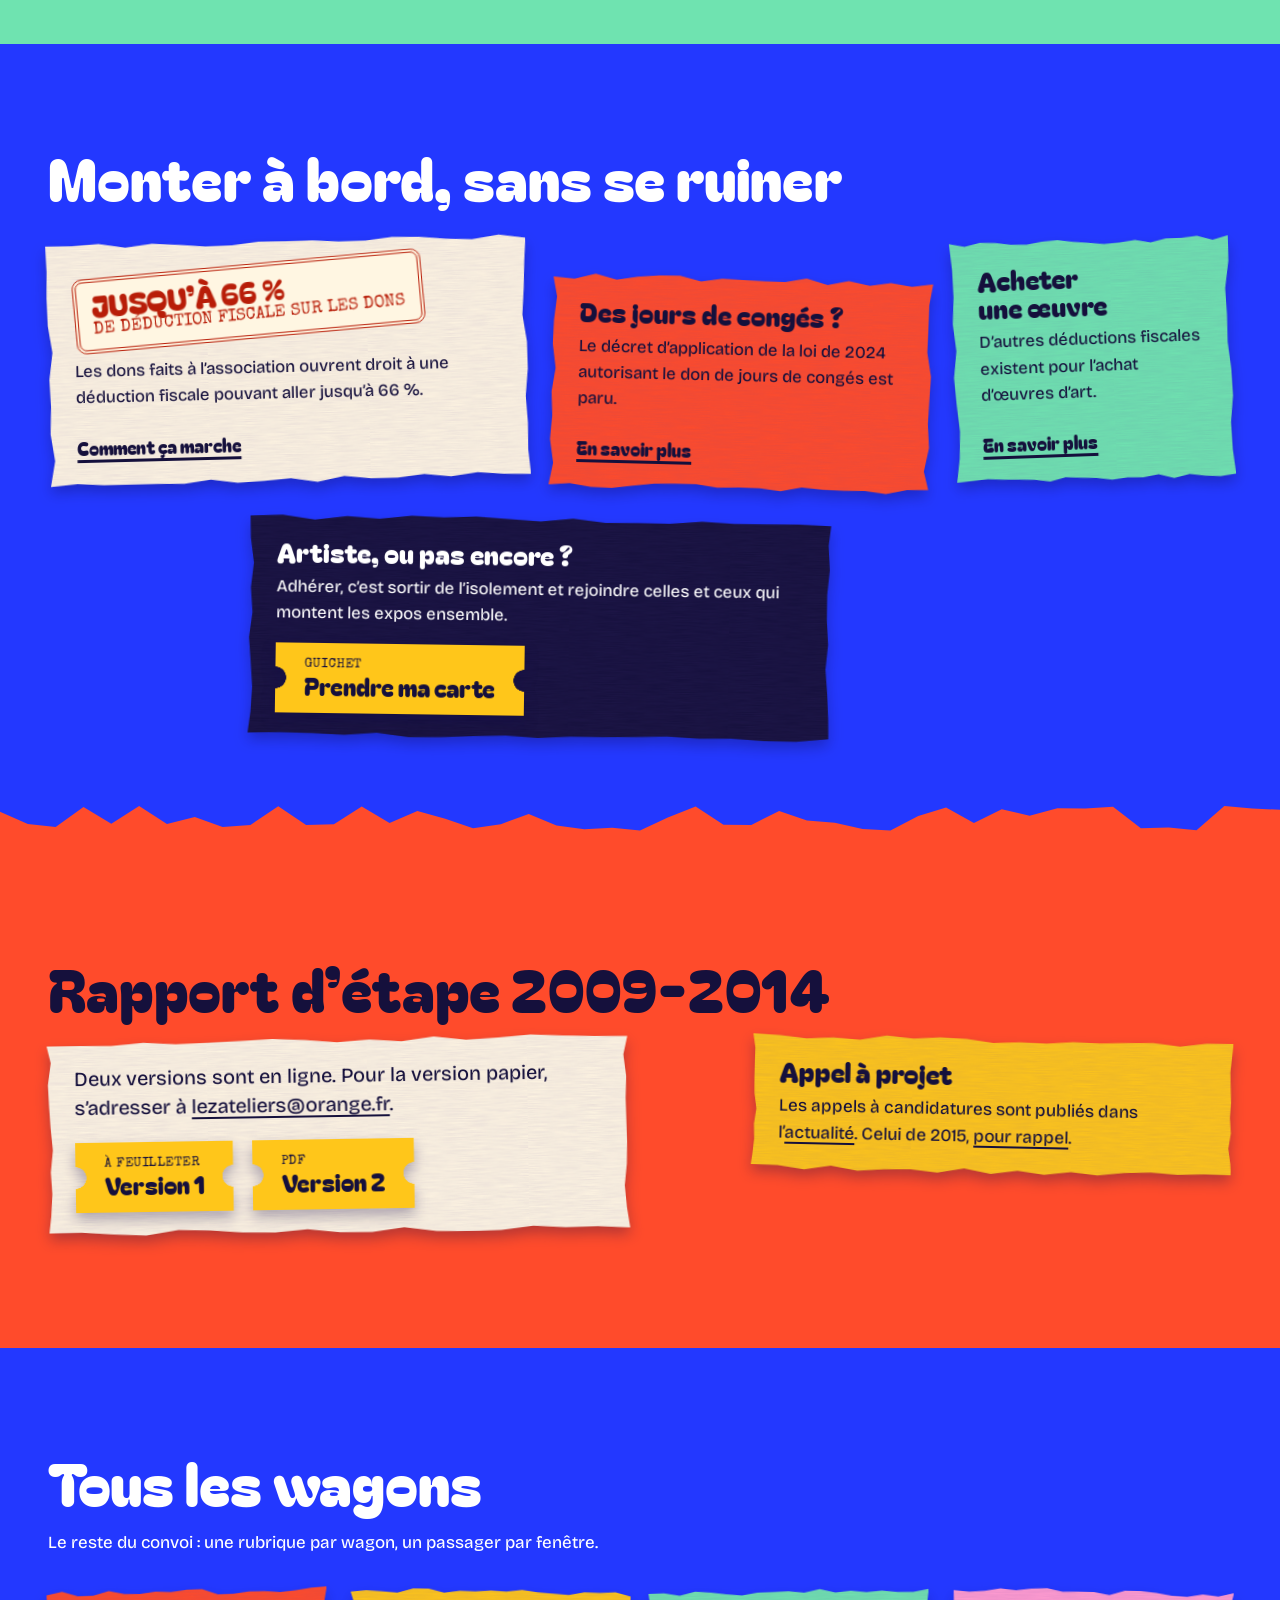
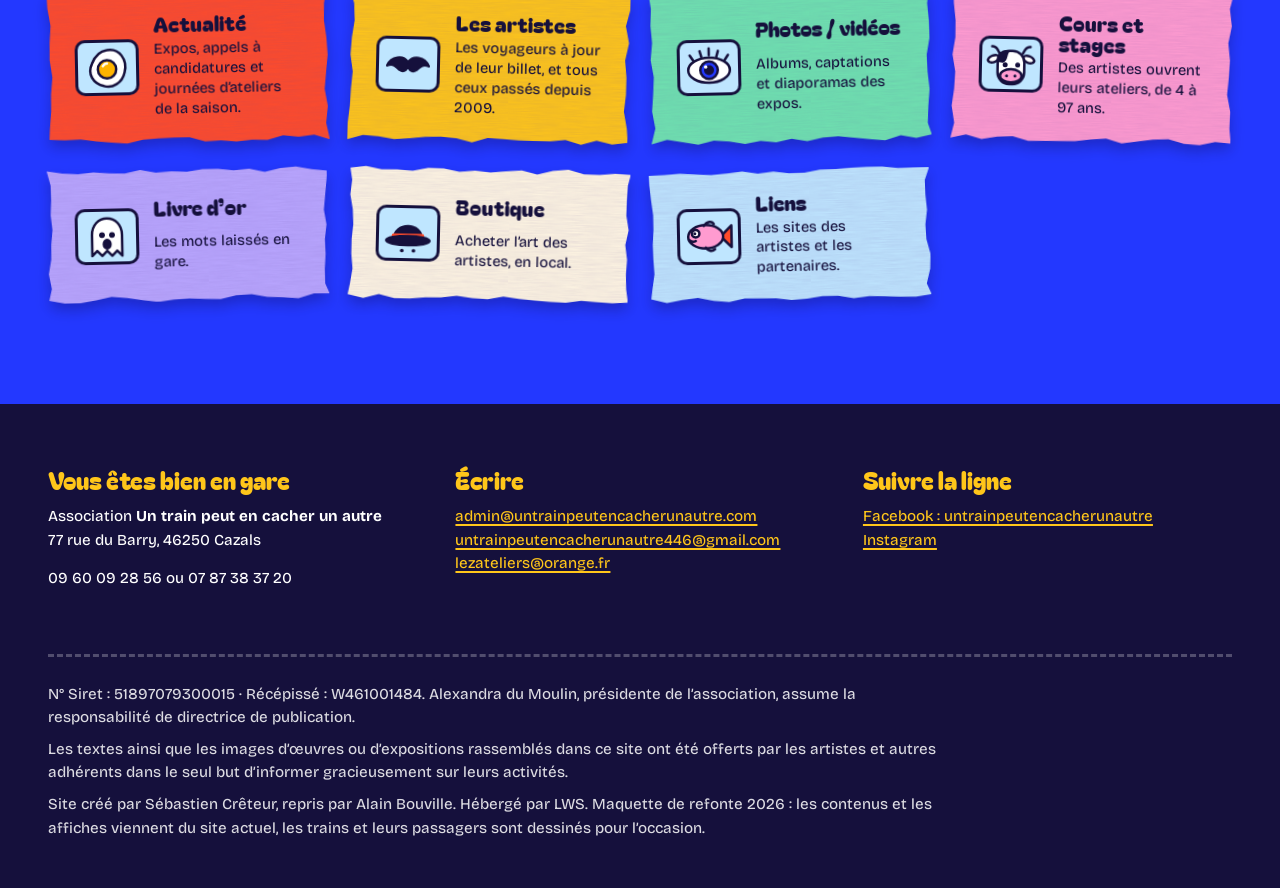
==== commit 854ddbcd: "Ajoute les rubriques manquantes : actualité, artistes, photos, cours, livre d'or, boutique, liens Na" ====
--- a/index.html
+++ b/index.html
@@ -7,12 +7,14 @@
 <meta name="description" content="Association d’artistes de Cazals (Lot) qui promeut l’art contemporain en milieu rural depuis 2009. Adhérer, donner, voir les expositions.">
 <meta name="theme-color" content="#2338ff">
 <link rel="stylesheet" href="assets/style.css">
+<script>document.documentElement.classList.add("js")</script>
 </head>
 <body data-page="home">
 <a class="skip" href="#main">Aller au contenu</a>
 <header class="top wrap">
   <a class="brand scrap scrap--tight" href="index.html" aria-label="Un train peut en cacher un autre, accueil"><svg viewBox="0 0 52 34" aria-hidden="true" stroke="#15103c" stroke-width="2.5" stroke-linejoin="round"><rect x="16" y="3" width="34" height="19" rx="5" fill="#ff4b2b"/><rect x="3" y="11" width="34" height="17" rx="5" fill="#2338ff"/><circle cx="11" cy="29" r="4" fill="#fff6e2"/><circle cx="29" cy="29" r="4" fill="#fff6e2"/><circle cx="24" cy="12" r="0" /></svg><span>Un train peut<br>en cacher un autre</span></a>
-  <nav aria-label="Navigation principale"><ul class="nav-train"><li><a href="index.html" aria-current="page">Accueil</a></li><li><a href="historique.html">Historique</a></li><li><a href="adherer.html">Adhérer</a></li><li><a href="contact.html">Contact</a></li></ul></nav>
+  <button class="menu-toggle" type="button" aria-expanded="false" aria-controls="menu"><span data-label>Tous les wagons</span><small>11 rubriques</small></button>
+  <nav class="nav-wrap" id="menu" aria-label="Navigation principale"><ul class="nav-train " aria-label="Rubriques principales"><li><a href="index.html" aria-current="page">Accueil</a></li><li><a href="actualite.html">Actualité</a></li><li><a href="artistes.html">Les artistes</a></li><li><a href="historique.html">Historique</a></li><li><a href="adherer.html">Adhérer</a></li><li><a href="contact.html">Contact</a></li></ul><ul class="nav-train nav-train--freight" aria-label="Autres rubriques"><li><a href="photos.html">Photos / vidéos</a></li><li><a href="cours.html">Cours et stages</a></li><li><a href="livredor.html">Livre d’or</a></li><li><a href="boutique.html">Boutique</a></li><li><a href="liens.html">Liens</a></li></ul></nav>
 </header>
 
 <main id="main">
@@ -71,7 +73,7 @@
 <section class="wrap" aria-labelledby="bord">
   <h2 id="bord">Monter à bord, sans se ruiner</h2>
   <div class="board">
-    <div class="scrap p1"><span class="rubber"><b>Jusqu’à 66 %</b>de déduction fiscale sur les dons</span><p>Les dons faits à l’association ouvrent droit à une déduction fiscale pouvant aller jusqu’à 66 %.</p><a class="more-link" href="adherer.html#donner">En savoir plus</a></div>
+    <div class="scrap p1"><span class="rubber"><b>Jusqu’à 66 %</b>de déduction fiscale sur les dons</span><p>Les dons faits à l’association ouvrent droit à une déduction fiscale pouvant aller jusqu’à 66 %.</p><a class="more-link" href="adherer.html#donner">Comment ça marche</a></div>
     <div class="scrap p2"><h3>Des jours de congés ?</h3><p>Le décret d’application de la loi de 2024 autorisant le don de jours de congés est paru.</p><a class="more-link" href="adherer.html#conges">En savoir plus</a></div>
     <div class="scrap p3"><h3>Acheter une œuvre</h3><p>D’autres déductions fiscales existent pour l’achat d’œuvres d’art.</p><a class="more-link" href="adherer.html#acheter">En savoir plus</a></div>
     <div class="scrap p4"><h3>Artiste, ou pas encore ?</h3><p>Adhérer, c’est sortir de l’isolement et rejoindre celles et ceux qui montent les expos ensemble.</p><div class="tickets"><a class="ticket" href="adherer.html"><small>Guichet</small><strong>Prendre ma carte</strong></a></div></div>
@@ -82,19 +84,16 @@
   <div class="wrap">
     <h2 id="rapport">Rapport d’étape 2009-2014</h2>
     <div class="collage" style="grid-template-columns:repeat(12,1fr)">
-      <div class="scrap a" style="grid-column:1 / span 6;--c:var(--bone)"><p>Deux PDF sont en ligne sur le site actuel. Pour la version papier, s’adresser à <a href="mailto:lezateliers@orange.fr">lezateliers@orange.fr</a>.</p><div class="tickets"><a class="ticket" href="https://untrainpeutencacherunautre.com/"><small>Sur le site actuel</small><strong>Version 1</strong></a><a class="ticket" href="https://untrainpeutencacherunautre.com/"><small>Sur le site actuel</small><strong>Version 2</strong></a></div></div>
-      <div class="scrap c" style="grid-column:8 / span 5;--c:var(--mustard)"><h3>Appel à projet</h3><p>Celui de 2015 est resté dans les annales. Les prochains appels apparaîtront ici dès qu’ils seront ouverts.</p></div>
+      <div class="scrap a" style="grid-column:1 / span 6;--c:var(--bone)"><p>Deux versions sont en ligne. Pour la version papier, s’adresser à <a href="mailto:lezateliers@orange.fr">lezateliers@orange.fr</a>.</p><div class="tickets"><a class="ticket" href="http://fr.calameo.com/read/004282332490dbab136a6" target="_blank" rel="noopener"><small>À feuilleter</small><strong>Version 1</strong></a><a class="ticket" href="https://www.untrainpeutencacherunautre.com/images/rapportdetape.pdf" target="_blank" rel="noopener"><small>PDF</small><strong>Version 2</strong></a></div></div>
+      <div class="scrap c" style="grid-column:8 / span 5;--c:var(--mustard)"><h3>Appel à projet</h3><p>Les appels à candidatures sont publiés dans l’<a href="actualite.html">actualité</a>. Celui de 2015, <a href="https://www.untrainpeutencacherunautre.com/images/appel2015.pdf" target="_blank" rel="noopener">pour rappel</a>.</p></div>
     </div>
   </div>
 </section>
 
 <section class="wrap" aria-labelledby="wagons">
-  <h2 id="wagons">Les wagons pas encore attelés</h2>
-  <p>Le site actuel compte d’autres rubriques. Elles montent dans le train à l’étape suivante de la maquette.</p>
-  <ul class="unhooked">
-    <li>Actualité<small>pas encore attelé</small></li><li>Les artistes<small>pas encore attelé</small></li><li>Photos / vidéos<small>pas encore attelé</small></li>
-    <li>Cours et stages<small>pas encore attelé</small></li><li>Livre d’or<small>pas encore attelé</small></li><li>Boutique<small>pas encore attelé</small></li><li>Liens<small>pas encore attelé</small></li>
-  </ul>
+  <h2 id="wagons">Tous les wagons</h2>
+  <p>Le reste du convoi : une rubrique par wagon, un passager par fenêtre.</p>
+  <div class="depot"><a class="scrap" href="actualite.html"><span class="win" data-pax="egg" aria-hidden="true"></span><strong>Actualité</strong><span>Expos, appels à candidatures et journées d’ateliers de la saison.</span></a><a class="scrap" href="artistes.html"><span class="win" data-pax="moustache" aria-hidden="true"></span><strong>Les artistes</strong><span>Les voyageurs à jour de leur billet, et tous ceux passés depuis 2009.</span></a><a class="scrap" href="photos.html"><span class="win" data-pax="eye" aria-hidden="true"></span><strong>Photos / vidéos</strong><span>Albums, captations et diaporamas des expos.</span></a><a class="scrap" href="cours.html"><span class="win" data-pax="cow" aria-hidden="true"></span><strong>Cours et stages</strong><span>Des artistes ouvrent leurs ateliers, de 4 à 97 ans.</span></a><a class="scrap" href="livredor.html"><span class="win" data-pax="ghost" aria-hidden="true"></span><strong>Livre d’or</strong><span>Les mots laissés en gare.</span></a><a class="scrap" href="boutique.html"><span class="win" data-pax="melon" aria-hidden="true"></span><strong>Boutique</strong><span>Acheter l’art des artistes, en local.</span></a><a class="scrap" href="liens.html"><span class="win" data-pax="fish" aria-hidden="true"></span><strong>Liens</strong><span>Les sites des artistes et les partenaires.</span></a></div>
 </section>
 </main>
 <footer class="foot">
@@ -113,13 +112,13 @@
       </div>
       <div>
         <h2>Suivre la ligne</h2>
-        <p>Instagram et Facebook (<em>untrainpeutencacherunautre</em>) : liens à brancher sur la version finale.</p>
+        <p><a href="http://www.facebook.com/Untrain46250" target="_blank" rel="noopener">Facebook : untrainpeutencacherunautre</a><br><a href="https://www.instagram.com/p/CZyYAz2MYJ1/" target="_blank" rel="noopener">Instagram</a></p>
       </div>
     </div>
     <div class="legal">
       <p>N° Siret : 51897079300015 · Récépissé : W461001484. Alexandra du Moulin, présidente de l’association, assume la responsabilité de directrice de publication.</p>
       <p>Les textes ainsi que les images d’œuvres ou d’expositions rassemblés dans ce site ont été offerts par les artistes et autres adhérents dans le seul but d’informer gracieusement sur leurs activités.</p>
-      <p>Site créé par Sébastien Créteur, repris par Alain Bouville. Hébergé par LWS. Maquette de refonte 2026 : les contenus sont ceux du site actuel, les illustrations sont dessinées pour l’occasion.</p>
+      <p>Site créé par Sébastien Crêteur, repris par Alain Bouville. Hébergé par LWS. Maquette de refonte 2026 : les contenus et les affiches viennent du site actuel, les trains et leurs passagers sont dessinés pour l’occasion.</p>
     </div>
   </div>
 </footer>
--- a/assets/style.css
+++ b/assets/style.css
@@ -393,3 +393,155 @@
 
 h2.sub { font-size: clamp(1.3rem, 2.2vw, 1.7rem); margin-bottom: 0.5rem; }
 .stop h2.sub { font-size: clamp(1.5rem, 3vw, 2.2rem); }
+
+/* ============ Livrées des nouvelles pages ============ */
+body[data-page="actu"]     { --ground: var(--lilac);   --on-ground: var(--ink); --focus-ring: #fff; }
+body[data-page="artistes"] { --ground: var(--mint);    --on-ground: var(--ink); --focus-ring: #fff; }
+body[data-page="photos"]   { --ground: var(--ink);     --on-ground: #fff; }
+body[data-page="cours"]    { --ground: var(--blue);    --on-ground: #fff; }
+body[data-page="livredor"] { --ground: var(--pink);    --on-ground: var(--ink); --focus-ring: #fff; }
+body[data-page="boutique"] { --ground: var(--mustard); --on-ground: var(--ink); --focus-ring: #fff; }
+body[data-page="liens"]    { --ground: var(--tomato);  --on-ground: var(--ink); --focus-ring: #fff; }
+body[data-page="photos"] .nav-train a[aria-current="page"],
+body[data-page="photos"] .nav-train li::after { outline-color: #fff; }
+body[data-page="photos"] .nav-train li:not(:last-child)::after, body[data-page="cours"] .nav-train li:not(:last-child)::after { background: #fff; }
+
+/* ============ Navigation : le train de voyageurs + le train de marchandises ============ */
+.nav-wrap { display: grid; justify-items: end; gap: 0.9rem; }
+.nav-train li:nth-child(5) a { --c: var(--pink); }
+.nav-train li:nth-child(6) a { --c: var(--bone); }
+.nav-train--freight a { font-size: 0.92rem; padding: 0.42rem 0.8rem 0.38rem; border-radius: 6px; }
+.nav-train--freight a::before, .nav-train--freight a::after { width: 13px; height: 13px; bottom: -11px; border-width: 2px; }
+.nav-train--freight li:nth-child(1) a { --c: var(--sky); }
+.nav-train--freight li:nth-child(2) a { --c: var(--mustard); }
+.nav-train--freight li:nth-child(3) a { --c: var(--pink); }
+.nav-train--freight li:nth-child(4) a { --c: var(--mint); }
+.nav-train--freight li:nth-child(5) a { --c: var(--lilac); }
+.menu-toggle { display: none; }
+@media (max-width: 900px) {
+  .js .menu-toggle {
+    display: inline-flex; align-items: center; gap: 0.6rem; cursor: pointer; border: 3px solid var(--ink); border-radius: 12px 12px 5px 5px;
+    background: var(--mustard); color: var(--ink); font: 400 1.05rem/1 var(--f-display); padding: 0.65rem 1rem;
+  }
+  .menu-toggle small { font: 400 0.75rem/1 var(--f-stamp); }
+  .js .nav-wrap { display: none; width: 100%; justify-items: start; }
+  .js .nav-wrap[data-open="true"] { display: grid; }
+  .top { align-items: flex-start; }
+}
+
+/* ============ Dépôt : tous les wagons (accueil) ============ */
+.depot { display: grid; grid-template-columns: repeat(auto-fill, minmax(230px, 1fr)); gap: 1.6rem 1.3rem; margin-top: 2rem; }
+.depot a { text-decoration: none; display: grid; grid-template-columns: 64px 1fr; gap: 0.3rem 0.9rem; align-items: center; transition: transform 0.45s var(--ease-out); }
+.depot a:nth-child(odd) { --r: -1.2deg; } .depot a:nth-child(even) { --r: 1.3deg; }
+.depot a:nth-child(7n+1) { --c: var(--tomato); } .depot a:nth-child(7n+2) { --c: var(--mustard); } .depot a:nth-child(7n+3) { --c: var(--mint); }
+.depot a:nth-child(7n+4) { --c: var(--pink); } .depot a:nth-child(7n+5) { --c: var(--lilac); } .depot a:nth-child(7n+6) { --c: var(--bone); } .depot a:nth-child(7n) { --c: var(--sky); }
+.depot a:hover { transform: rotate(0deg) translateY(-5px); }
+.depot .win { grid-row: span 2; width: 64px; height: 56px; background: var(--sky); border: 3px solid var(--ink); border-radius: 10px; overflow: hidden; }
+.depot .win svg { width: 100%; height: 100%; }
+.depot strong { font: 400 1.3rem/1 var(--f-display); }
+.depot span:last-child { font-size: 0.92rem; line-height: 1.35; }
+
+/* ============ Actualité ============ */
+.news { display: grid; grid-template-columns: repeat(12, 1fr); gap: 2rem 1.4rem; align-items: start; }
+.news > * { grid-column: span 6; }
+.news > .wide { grid-column: 1 / -1; }
+.news .scrap:nth-child(4n+1) { --c: var(--bone); --r: -0.8deg; }
+.news .scrap:nth-child(4n+2) { --c: var(--mustard); --r: 1.1deg; margin-top: 2rem; }
+.news .scrap:nth-child(4n+3) { --c: var(--mint); --r: 0.6deg; }
+.news .scrap:nth-child(4n) { --c: var(--pink); --r: -1.3deg; margin-top: 1.4rem; }
+.news .when { font: 400 0.9rem/1.3 var(--f-stamp); text-transform: uppercase; letter-spacing: 0.04em; display: block; margin-bottom: 0.5rem; }
+.poster { display: grid; grid-template-columns: minmax(0, 1fr) minmax(0, 1.1fr); gap: 1.4rem; align-items: start; }
+.poster img { width: 100%; height: auto; border: 3px solid var(--ink); transform: rotate(-1.5deg); box-shadow: 0 8px 14px rgb(12 6 70 / 0.25); }
+.links-row { display: flex; flex-wrap: wrap; gap: 0.5rem 1.2rem; margin-top: 0.4rem; font-weight: 700; }
+.toolbox { list-style: none; margin: 0; padding: 0; display: grid; gap: 0.7rem; }
+.toolbox li { display: grid; gap: 0.1rem; }
+.toolbox a { font-family: var(--f-display); font-size: 1.15rem; }
+.toolbox small { font-size: 0.92rem; }
+.quote { font: 400 1.15rem/1.5 var(--f-stamp); }
+
+/* ============ Les artistes ============ */
+.finder { display: flex; flex-wrap: wrap; align-items: end; gap: 0.8rem 1.2rem; margin: 0 0 2rem; }
+.finder .field { margin: 0; flex: 1 1 280px; max-width: 30rem; }
+.finder output { font: 400 0.95rem/1.3 var(--f-stamp); }
+.pax-grid { display: grid; grid-template-columns: repeat(auto-fill, minmax(190px, 1fr)); gap: 1.3rem 1.1rem; list-style: none; margin: 0; padding: 0; }
+.pax-grid li { display: flex; }
+.pax-card { flex: 1; display: grid; grid-template-columns: 52px 1fr; gap: 0.75rem; align-items: center; text-decoration: none; }
+.pax-grid li:nth-child(6n+1) .pax-card { --c: var(--bone); --r: -1.4deg; }
+.pax-grid li:nth-child(6n+2) .pax-card { --c: var(--mustard); --r: 1deg; }
+.pax-grid li:nth-child(6n+3) .pax-card { --c: var(--pink); --r: -0.6deg; }
+.pax-grid li:nth-child(6n+4) .pax-card { --c: var(--lilac); --r: 1.5deg; }
+.pax-grid li:nth-child(6n+5) .pax-card { --c: var(--sky); --r: -1deg; }
+.pax-grid li:nth-child(6n) .pax-card { --c: var(--tomato); --r: 0.7deg; }
+.pax-card .win { width: 52px; height: 46px; background: #fff; border: 3px solid var(--ink); border-radius: 9px; overflow: hidden; }
+.pax-card .win svg { width: 100%; height: 100%; }
+.pax-card strong { font-weight: 750; font-size: 1.02rem; line-height: 1.2; display: block; }
+.pax-card small { font: 400 0.75rem/1.2 var(--f-stamp); }
+a.pax-card { transition: transform 0.4s var(--ease-out); }
+a.pax-card:hover { transform: translateY(-4px) rotate(0deg); }
+.pax-card.no-page { filter: grayscale(0.85) var(--shadow); }
+.register { columns: 15rem; column-gap: 2.4rem; list-style: none; margin: 1.8rem 0 0; padding: 0; font: 400 1rem/1.35 var(--f-stamp); }
+.register li { break-inside: avoid; padding: 0.3rem 0; border-bottom: 2px dotted rgb(255 255 255 / 0.25); }
+.register a { color: var(--mustard); }
+.empty-state { display: none; font: 400 1.05rem/1.4 var(--f-stamp); margin-top: 1rem; }
+.empty-state[data-show="true"] { display: block; }
+
+/* ============ Photos / vidéos ============ */
+.frames { display: grid; grid-template-columns: repeat(auto-fill, minmax(min(100%, 300px), 1fr)); gap: 2.4rem 1.8rem; align-items: start; }
+.frame { margin: 0; --c: #fff; }
+.frame:nth-child(odd) { --r: -1.3deg; } .frame:nth-child(even) { --r: 1.2deg; margin-top: 1.5rem; }
+.frame:nth-child(3n) { --c: var(--bone); }
+.frame img { width: 100%; height: auto; border: 3px solid var(--ink); margin-bottom: 0.9rem; background: var(--sky); }
+.frame figcaption h3 { font-size: 1.35rem; }
+.frame .y { display: inline-block; font: 400 0.85rem/1 var(--f-stamp); background: var(--ink); color: #fff; padding: 0.3rem 0.55rem; border-radius: 5px; margin-bottom: 0.5rem; }
+.frame p { font-size: 0.97rem; line-height: 1.45; margin-bottom: 0.4rem; }
+
+/* ============ Cours et stages ============ */
+.stop img { width: min(100%, 360px); height: auto; border: 3px solid var(--ink); margin: 0.6rem 0 0.9rem; transform: rotate(1.5deg); }
+.stop .two { display: grid; grid-template-columns: minmax(0, 1fr) minmax(0, 1fr); gap: 1.2rem; align-items: start; }
+body[data-page="cours"] .stop .y { background: var(--tomato); color: var(--ink); }
+
+/* ============ Livre d'or ============ */
+.notes { columns: 22rem; column-gap: 1.8rem; }
+.notes .scrap { break-inside: avoid; margin: 0 0 2rem; display: block; }
+.notes .scrap:nth-child(4n+1) { --c: var(--bone); --r: -1deg; }
+.notes .scrap:nth-child(4n+2) { --c: var(--mustard); --r: 1.2deg; }
+.notes .scrap:nth-child(4n+3) { --c: var(--sky); --r: -0.5deg; }
+.notes .scrap:nth-child(4n) { --c: var(--mint); --r: 0.9deg; }
+.notes blockquote { margin: 0; font-size: 1.02rem; }
+.notes cite { display: block; margin-top: 0.8rem; font: 400 0.88rem/1.35 var(--f-stamp); font-style: normal; }
+.memory { text-align: left; }
+.memory ul { list-style: none; padding: 0; margin: 1.4rem 0; display: flex; flex-wrap: wrap; gap: 0.6rem 2rem; font: 400 1.25rem/1.3 var(--f-display); }
+.memory .quote { color: #fff; max-width: 52ch; }
+
+/* ============ Boutique ============ */
+.shop { display: grid; grid-template-columns: repeat(12, 1fr); gap: 2rem 1.4rem; align-items: start; }
+.shop .s1 { grid-column: 1 / span 7; --c: var(--bone); --r: -1deg; }
+.shop .s2 { grid-column: 8 / span 5; --c: var(--tomato); --r: 1.5deg; margin-top: 2rem; }
+.shop .s3 { grid-column: 2 / span 6; --c: var(--mint); --r: 0.7deg; }
+.shop .s4 { grid-column: 8 / span 5; --c: var(--lilac); --r: -1.4deg; }
+.price-tag { display: inline-block; font: 400 1rem/1.2 var(--f-stamp); background: var(--ink); color: var(--mustard); padding: 0.4rem 0.8rem; border-radius: 4px 999px 999px 4px; margin-bottom: 0.8rem; }
+
+/* ============ Liens : tableau des correspondances ============ */
+.corresp { list-style: none; margin: 1.4rem 0 0; padding: 0; display: grid; grid-template-columns: repeat(auto-fill, minmax(min(100%, 330px), 1fr)); gap: 0 2rem; }
+.corresp li { display: grid; grid-template-columns: 2.4rem 1fr; gap: 0.8rem; align-items: center; padding: 0.65rem 0; border-bottom: 3px dashed rgb(21 16 60 / 0.35); }
+.corresp .route { width: 2.4rem; height: 2.4rem; border-radius: 50%; display: grid; place-items: center; background: var(--c, var(--bone)); border: 3px solid var(--ink); font: 400 1.05rem/1 var(--f-display); color: var(--ink); }
+.corresp li:nth-child(5n+1) .route { --c: var(--mustard); } .corresp li:nth-child(5n+2) .route { --c: var(--mint); } .corresp li:nth-child(5n+3) .route { --c: var(--pink); }
+.corresp li:nth-child(5n+4) .route { --c: var(--sky); } .corresp li:nth-child(5n) .route { --c: var(--bone); }
+.corresp a { font-weight: 750; font-size: 1.05rem; }
+.corresp small { display: block; font: 400 0.8rem/1.3 var(--f-stamp); opacity: 0.85; word-break: break-all; }
+.band--ink .corresp li { border-color: rgb(255 255 255 / 0.25); }
+.band--ink .corresp a { color: var(--mustard); }
+
+@media (max-width: 900px) {
+  .news > *, .shop > * { grid-column: 1 / -1 !important; margin-top: 0 !important; }
+  .poster, .stop .two { grid-template-columns: 1fr; }
+}
+
+/* ajustements */
+html { overflow-x: clip; }
+.lede strong, .scrap a { overflow-wrap: anywhere; }
+.poster { grid-template-columns: minmax(0, 340px) minmax(0, 1fr); }
+@media (max-width: 900px) {
+  .pax { right: 4px; }
+  .nav-train li:not(:last-child)::after { display: none; }
+}
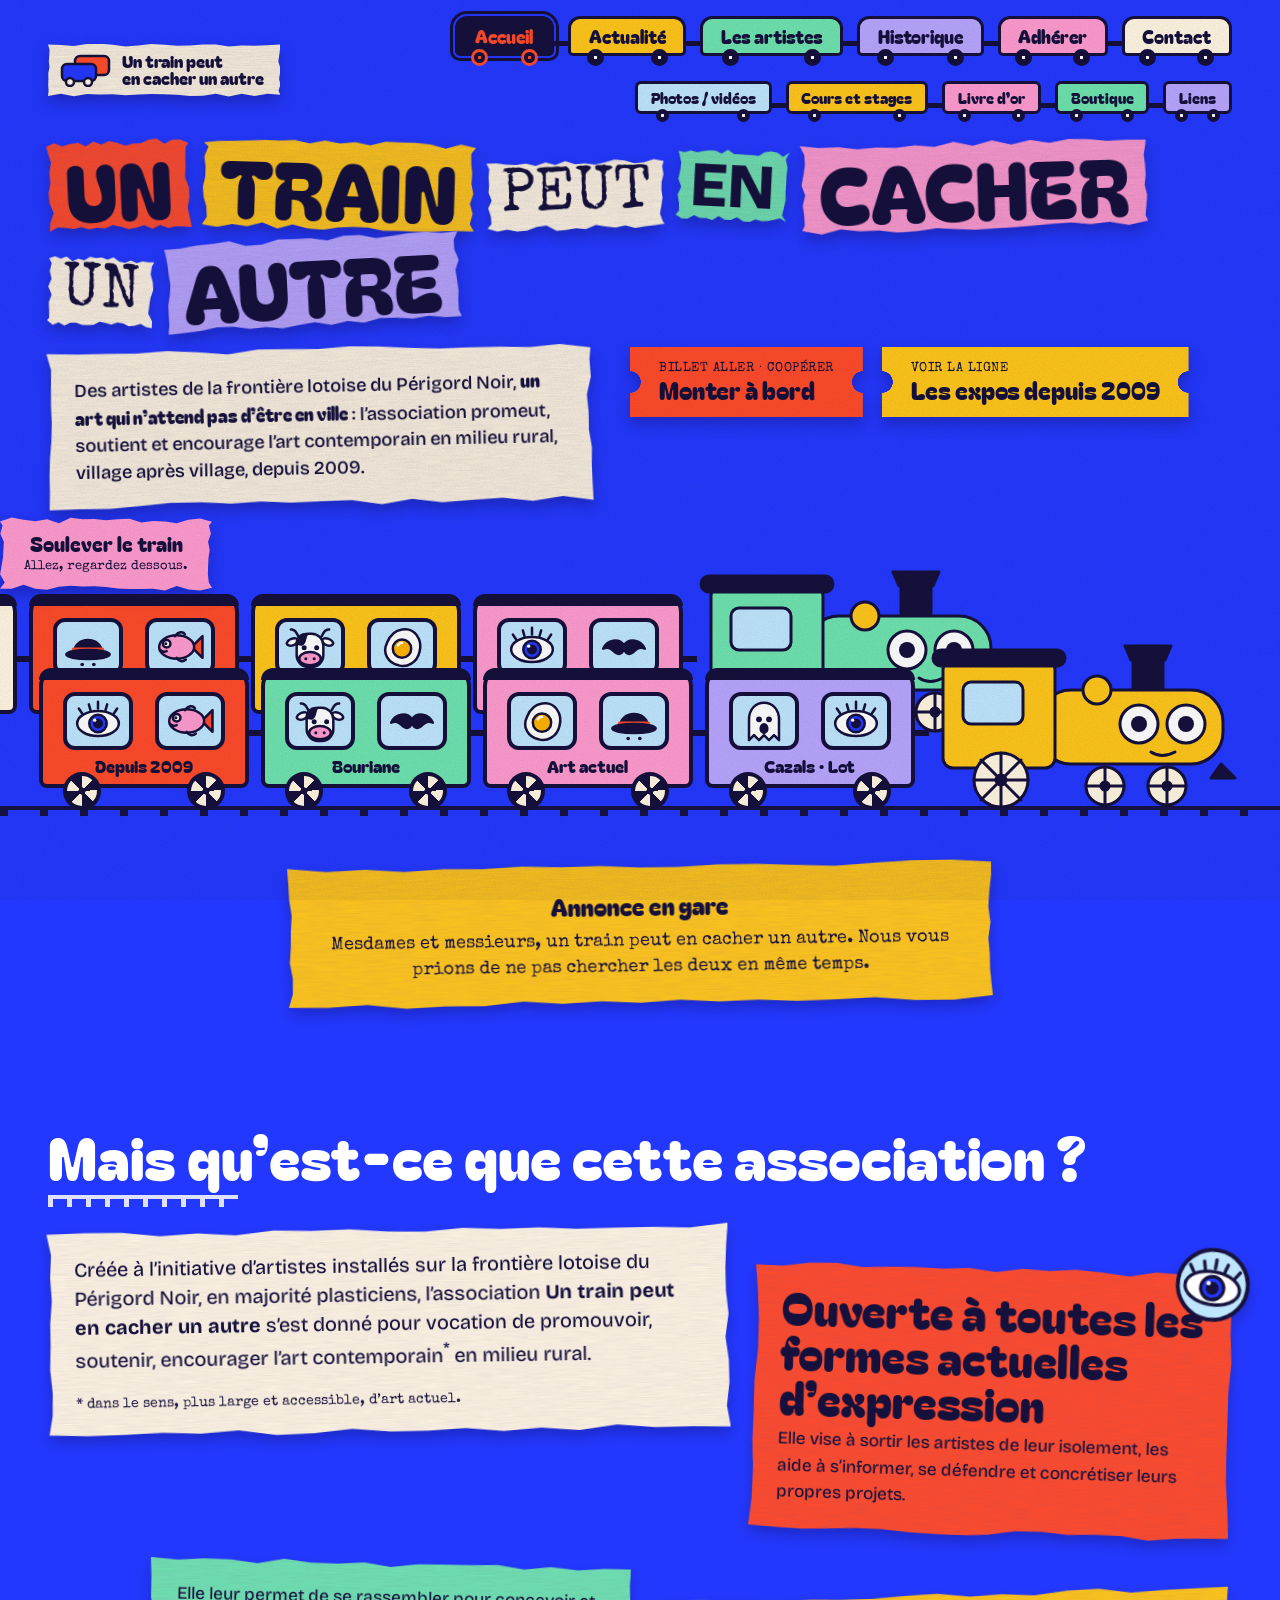
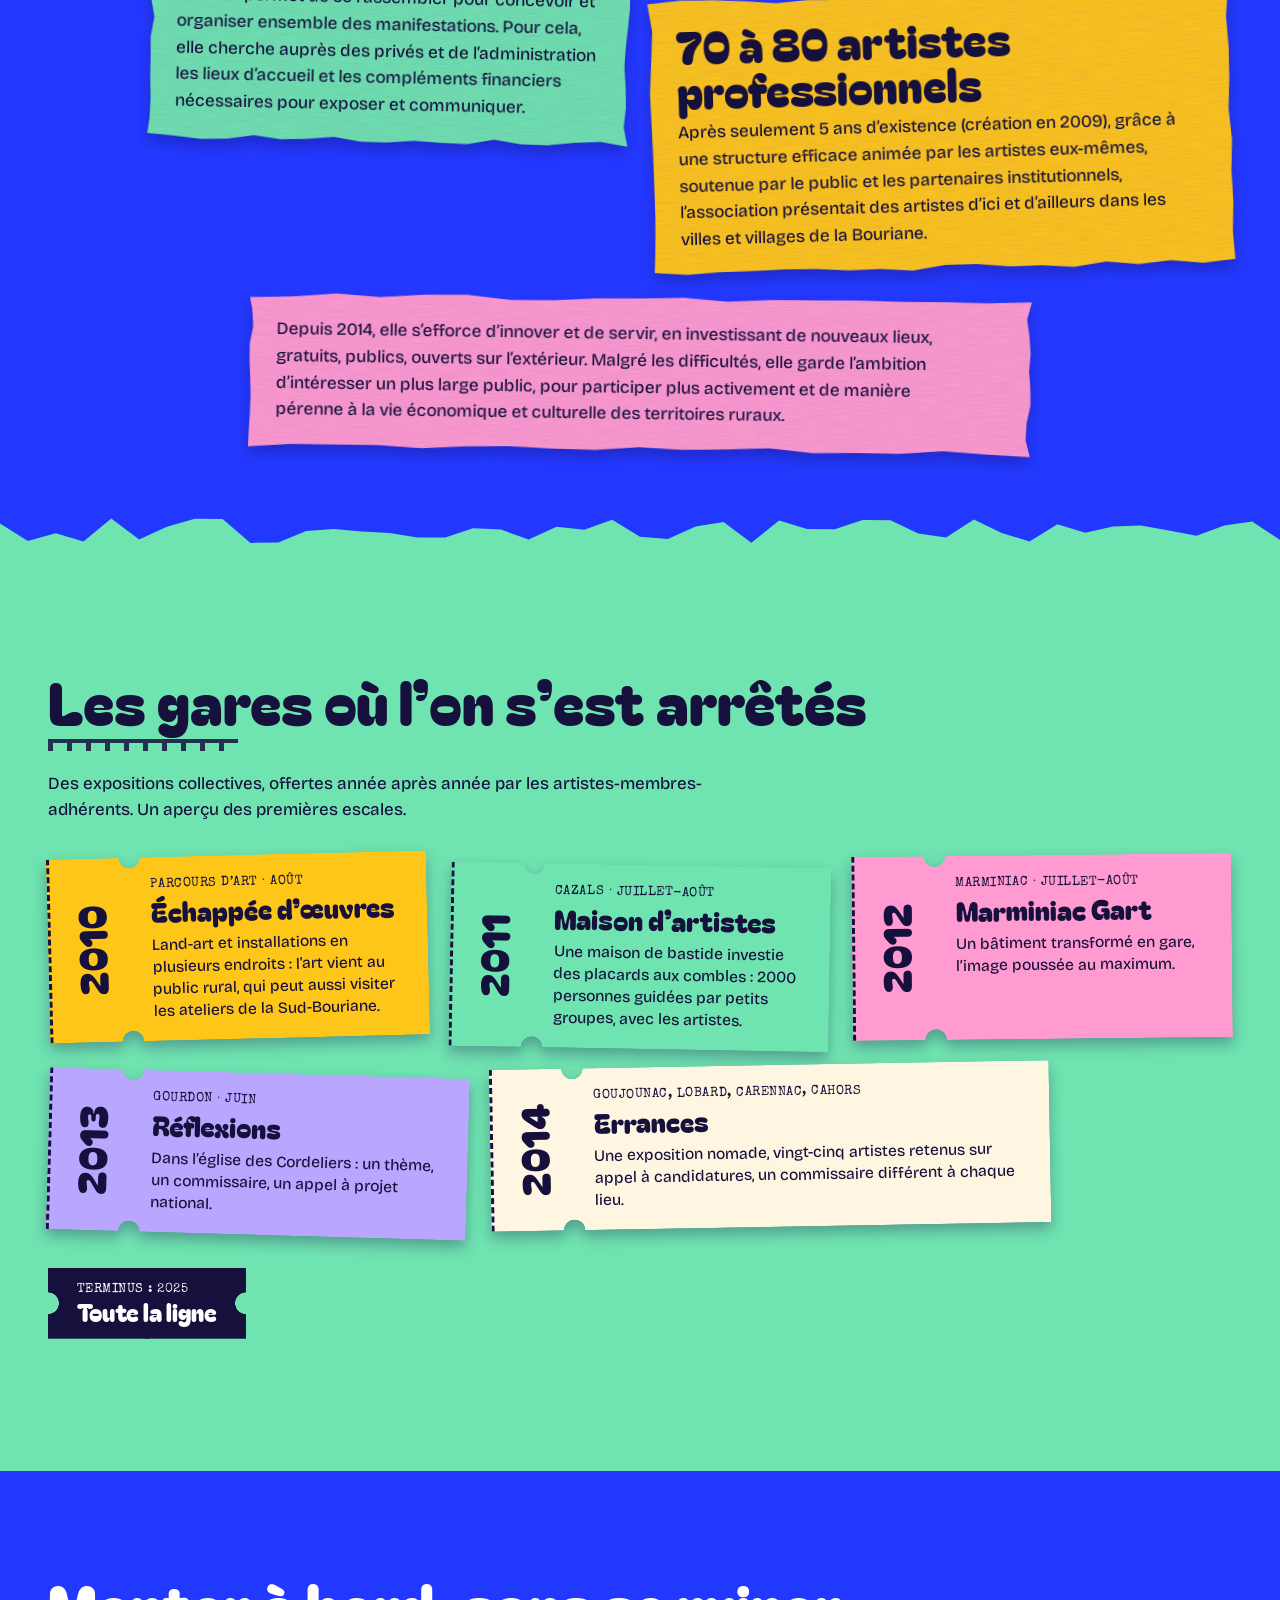
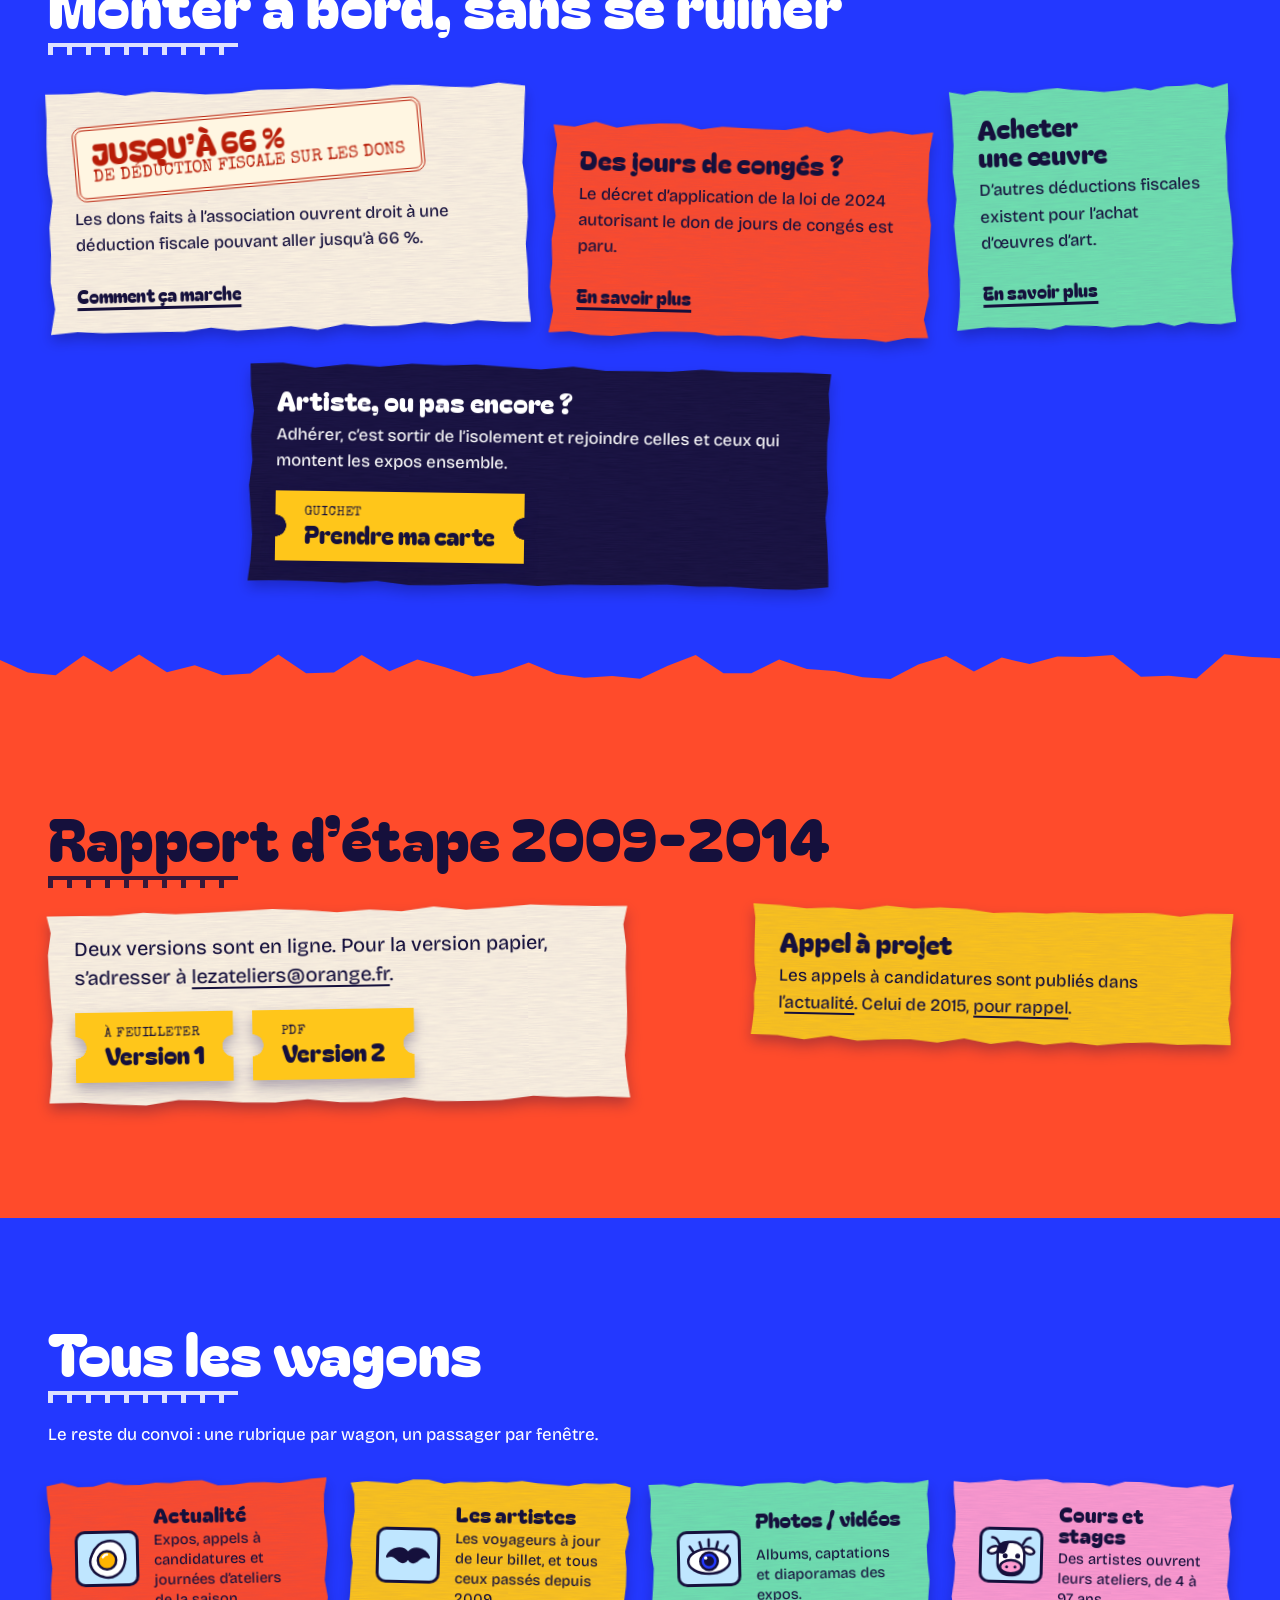
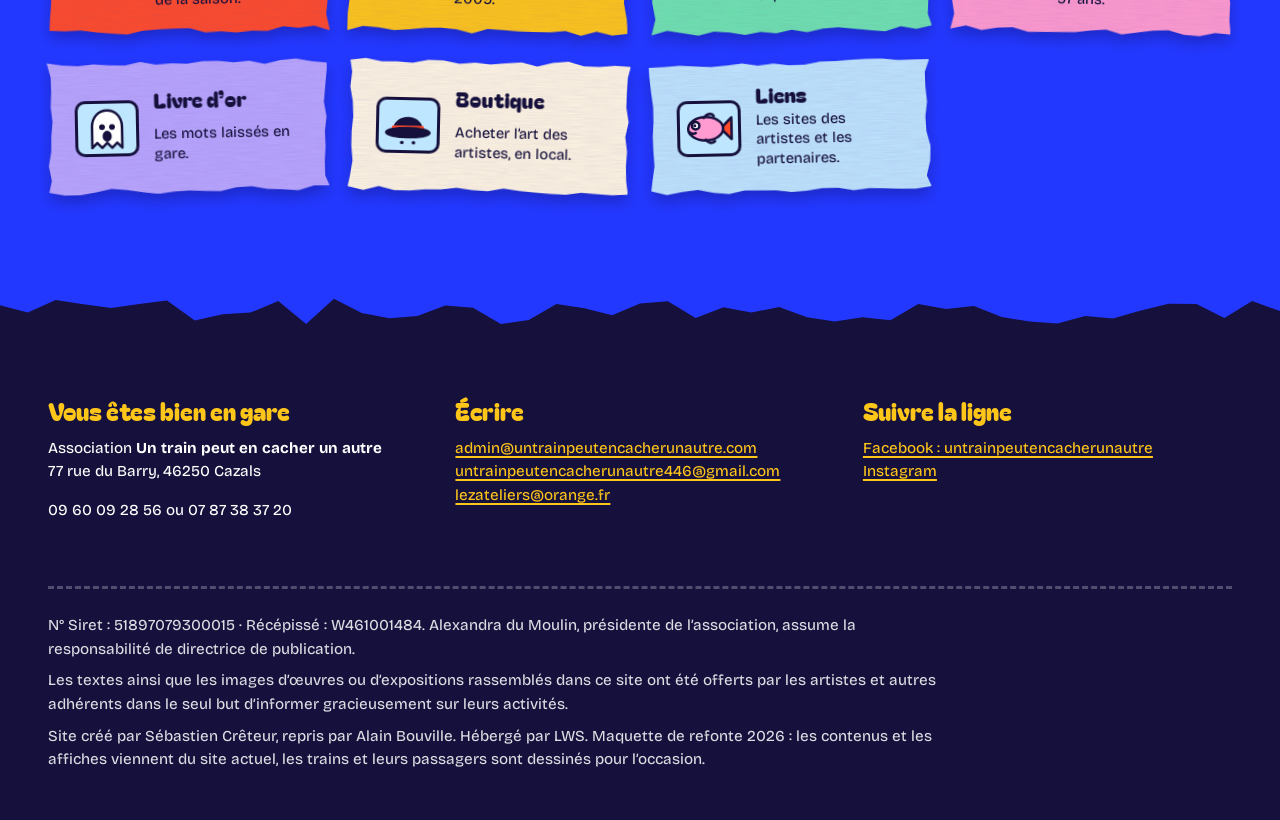
==== commit 3f6e6708: "Polish du design : titres en mots-rançon et hublot sur chaque page, train de transition entre pages " ====
--- a/index.html
+++ b/index.html
@@ -7,7 +7,7 @@
 <meta name="description" content="Association d’artistes de Cazals (Lot) qui promeut l’art contemporain en milieu rural depuis 2009. Adhérer, donner, voir les expositions.">
 <meta name="theme-color" content="#2338ff">
 <link rel="stylesheet" href="assets/style.css">
-<script>document.documentElement.classList.add("js")</script>
+<script>document.documentElement.classList.add("js");try{if(sessionStorage.getItem("utpecua-pass"))document.documentElement.classList.add("arriving")}catch(e){}</script>
 </head>
 <body data-page="home">
 <a class="skip" href="#main">Aller au contenu</a>
@@ -96,7 +96,7 @@
   <div class="depot"><a class="scrap" href="actualite.html"><span class="win" data-pax="egg" aria-hidden="true"></span><strong>Actualité</strong><span>Expos, appels à candidatures et journées d’ateliers de la saison.</span></a><a class="scrap" href="artistes.html"><span class="win" data-pax="moustache" aria-hidden="true"></span><strong>Les artistes</strong><span>Les voyageurs à jour de leur billet, et tous ceux passés depuis 2009.</span></a><a class="scrap" href="photos.html"><span class="win" data-pax="eye" aria-hidden="true"></span><strong>Photos / vidéos</strong><span>Albums, captations et diaporamas des expos.</span></a><a class="scrap" href="cours.html"><span class="win" data-pax="cow" aria-hidden="true"></span><strong>Cours et stages</strong><span>Des artistes ouvrent leurs ateliers, de 4 à 97 ans.</span></a><a class="scrap" href="livredor.html"><span class="win" data-pax="ghost" aria-hidden="true"></span><strong>Livre d’or</strong><span>Les mots laissés en gare.</span></a><a class="scrap" href="boutique.html"><span class="win" data-pax="melon" aria-hidden="true"></span><strong>Boutique</strong><span>Acheter l’art des artistes, en local.</span></a><a class="scrap" href="liens.html"><span class="win" data-pax="fish" aria-hidden="true"></span><strong>Liens</strong><span>Les sites des artistes et les partenaires.</span></a></div>
 </section>
 </main>
-<footer class="foot">
+<footer class="foot torn-top">
   <div class="wrap">
     <div class="cols">
       <div>
--- a/assets/style.css
+++ b/assets/style.css
@@ -47,7 +47,7 @@
 body::before {
   content: "";
   position: fixed; inset: 0; z-index: 50; pointer-events: none;
-  opacity: 0.16; mix-blend-mode: multiply;
+  opacity: 0.1; mix-blend-mode: multiply;
   background-image: url("data:image/svg+xml,%3Csvg xmlns='http://www.w3.org/2000/svg' width='220' height='220'%3E%3Cfilter id='n'%3E%3CfeTurbulence type='fractalNoise' baseFrequency='.85' numOctaves='2' stitchTiles='stitch'/%3E%3CfeColorMatrix values='0 0 0 0 0  0 0 0 0 0  0 0 0 0 0  0 0 0 .9 0'/%3E%3C/filter%3E%3Crect width='100%25' height='100%25' filter='url(%23n)'/%3E%3C/svg%3E");
 }
 ::selection { background: var(--ink); color: var(--mustard); }
@@ -92,7 +92,7 @@
 
 /* bande de couleur pleine largeur, bord supérieur déchiré */
 .band { position: relative; background: var(--band, var(--ink)); color: var(--ink); padding-block: clamp(4rem, 9vw, 8rem); }
-.band.torn-top::before {
+.torn-top::before {
   content: ""; position: absolute; left: 0; right: 0; top: -39px; height: 40px;
   background: inherit; clip-path: var(--torn-strip, none);
 }
@@ -161,7 +161,7 @@
 .ticket[aria-disabled="true"] { background: repeating-linear-gradient(135deg, var(--bone) 0 10px, #e9dcc0 10px 20px); cursor: not-allowed; opacity: 0.85; }
 
 /* ============ Hero ============ */
-.hero { padding-block: 0 0; min-height: min(100svh, 980px); display: flex; flex-direction: column; overflow-x: clip; }
+.hero { padding-block: 0; display: flex; flex-direction: column; overflow-x: clip; }
 .hero__body { flex: none; }
 .hero__row { display: flex; flex-wrap: wrap; align-items: flex-start; gap: 1.6rem 2.4rem; margin-bottom: 1.5rem; }
 .lede { max-width: 34rem; --c: var(--bone); --r: -1.2deg; font-size: 1.15rem; line-height: 1.45; font-weight: 520; }
@@ -545,3 +545,39 @@
   .pax { right: 4px; }
   .nav-train li:not(:last-child)::after { display: none; }
 }
+
+/* ============ Polish : signature commune ============ */
+.c-sky { --c: var(--sky); }
+.foot.torn-top { margin-top: 40px; }
+/* chaque titre de section roule sur un bout de voie */
+h2:not(.sub)::after {
+  content: ""; display: block; width: min(190px, 45%); height: 12px; margin-top: 0.6rem;
+  border-top: 4px solid currentColor; background: repeating-linear-gradient(90deg, currentColor 0 5px, transparent 5px 19px); opacity: 0.85;
+}
+.foot h2::after, .scrap h2::after, .annonce h2::after { display: none; }
+
+/* en-têtes de pages : mots-rançon + hublot */
+.page-head { display: grid; grid-template-columns: minmax(0, 1fr) auto; align-items: center; gap: 1rem 3rem; }
+.ransom--page { font-size: clamp(2.2rem, 6.4vw, 5.2rem); margin: 0 0 1.4rem; }
+.ransom--page .scrap { padding: 0.1em 0.22em 0.04em; }
+.porthole {
+  width: clamp(150px, 17vw, 230px); aspect-ratio: 1; border-radius: 50%; background: var(--sky); overflow: hidden;
+  border: 8px solid var(--ink); box-shadow: inset 0 0 0 5px #fff, 0 12px 18px rgb(12 6 70 / 0.3); transform: rotate(6deg);
+  animation: bob 3.6s ease-in-out infinite;
+}
+.porthole span { display: block; width: 100%; height: 100%; }
+.porthole svg { width: 100%; height: 100%; transform: scale(0.92); }
+@keyframes bob { 50% { transform: rotate(3deg) translateY(-8px); } }
+@media (max-width: 700px) { .page-head { grid-template-columns: 1fr; } .porthole { display: none; } }
+
+/* passage du train entre deux pages */
+.passage { position: fixed; inset: 0; z-index: 95; pointer-events: none; background: var(--ink); display: grid; place-items: center; transform: translateX(-101%); overflow: hidden; }
+.passage::after { content: ""; position: absolute; left: 0; right: 0; top: calc(50% + 78px); height: 12px; border-top: 4px solid #fff; background: repeating-linear-gradient(90deg, #fff 0 8px, transparent 8px 40px); opacity: 0.5; }
+.passage .track { position: relative; transform: scale(0.85); }
+.passage.is-in { animation: passIn 0.42s cubic-bezier(0.7, 0, 0.84, 0) forwards; }
+.passage.is-out { animation: passOut 0.7s var(--ease-out) forwards; }
+@keyframes passIn { from { transform: translateX(-101%); } to { transform: none; } }
+@keyframes passOut { from { transform: none; } to { transform: translateX(101%); } }
+html.arriving body::after { content: ""; position: fixed; inset: 0; z-index: 94; background: var(--ink); animation: unstick 0.01s 1.4s forwards; }
+@keyframes unstick { to { opacity: 0; visibility: hidden; } }
+@media (prefers-reduced-motion: reduce) { .porthole { animation: none; } html.arriving body::after { display: none; } }
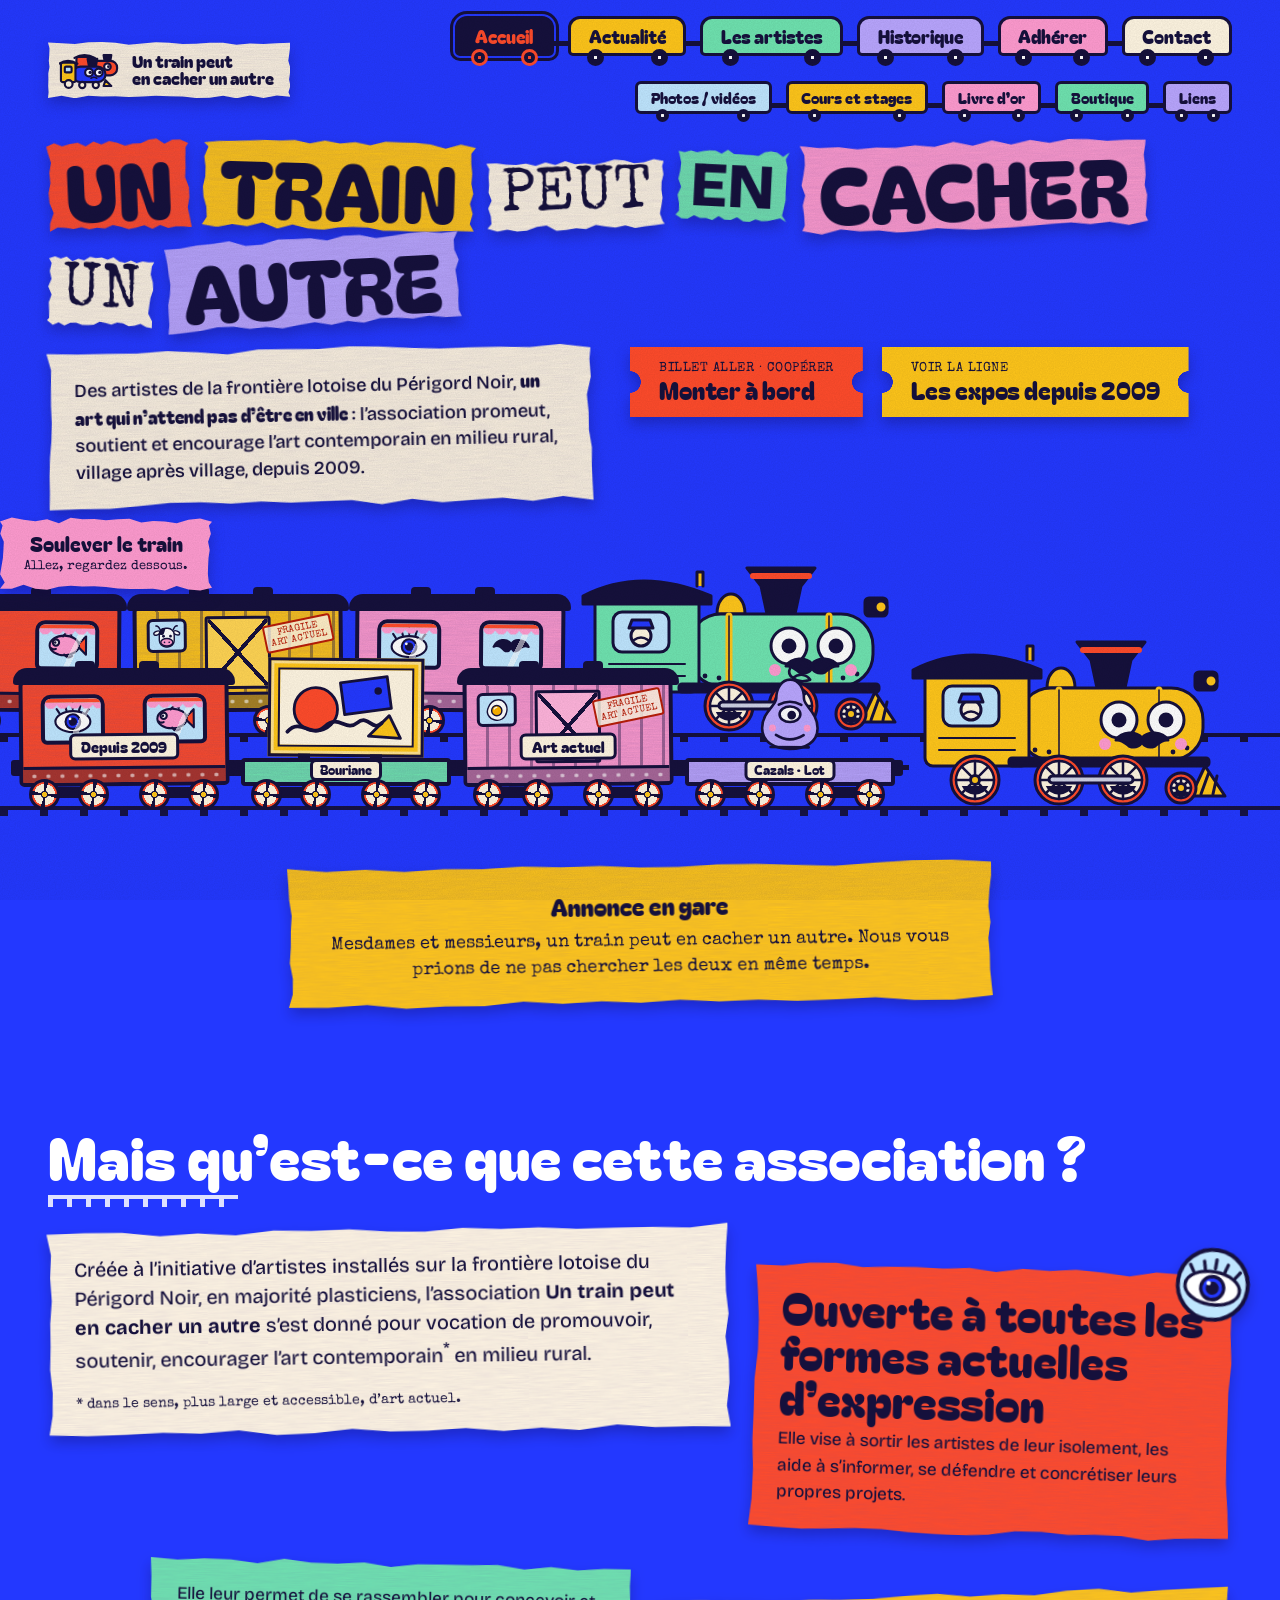
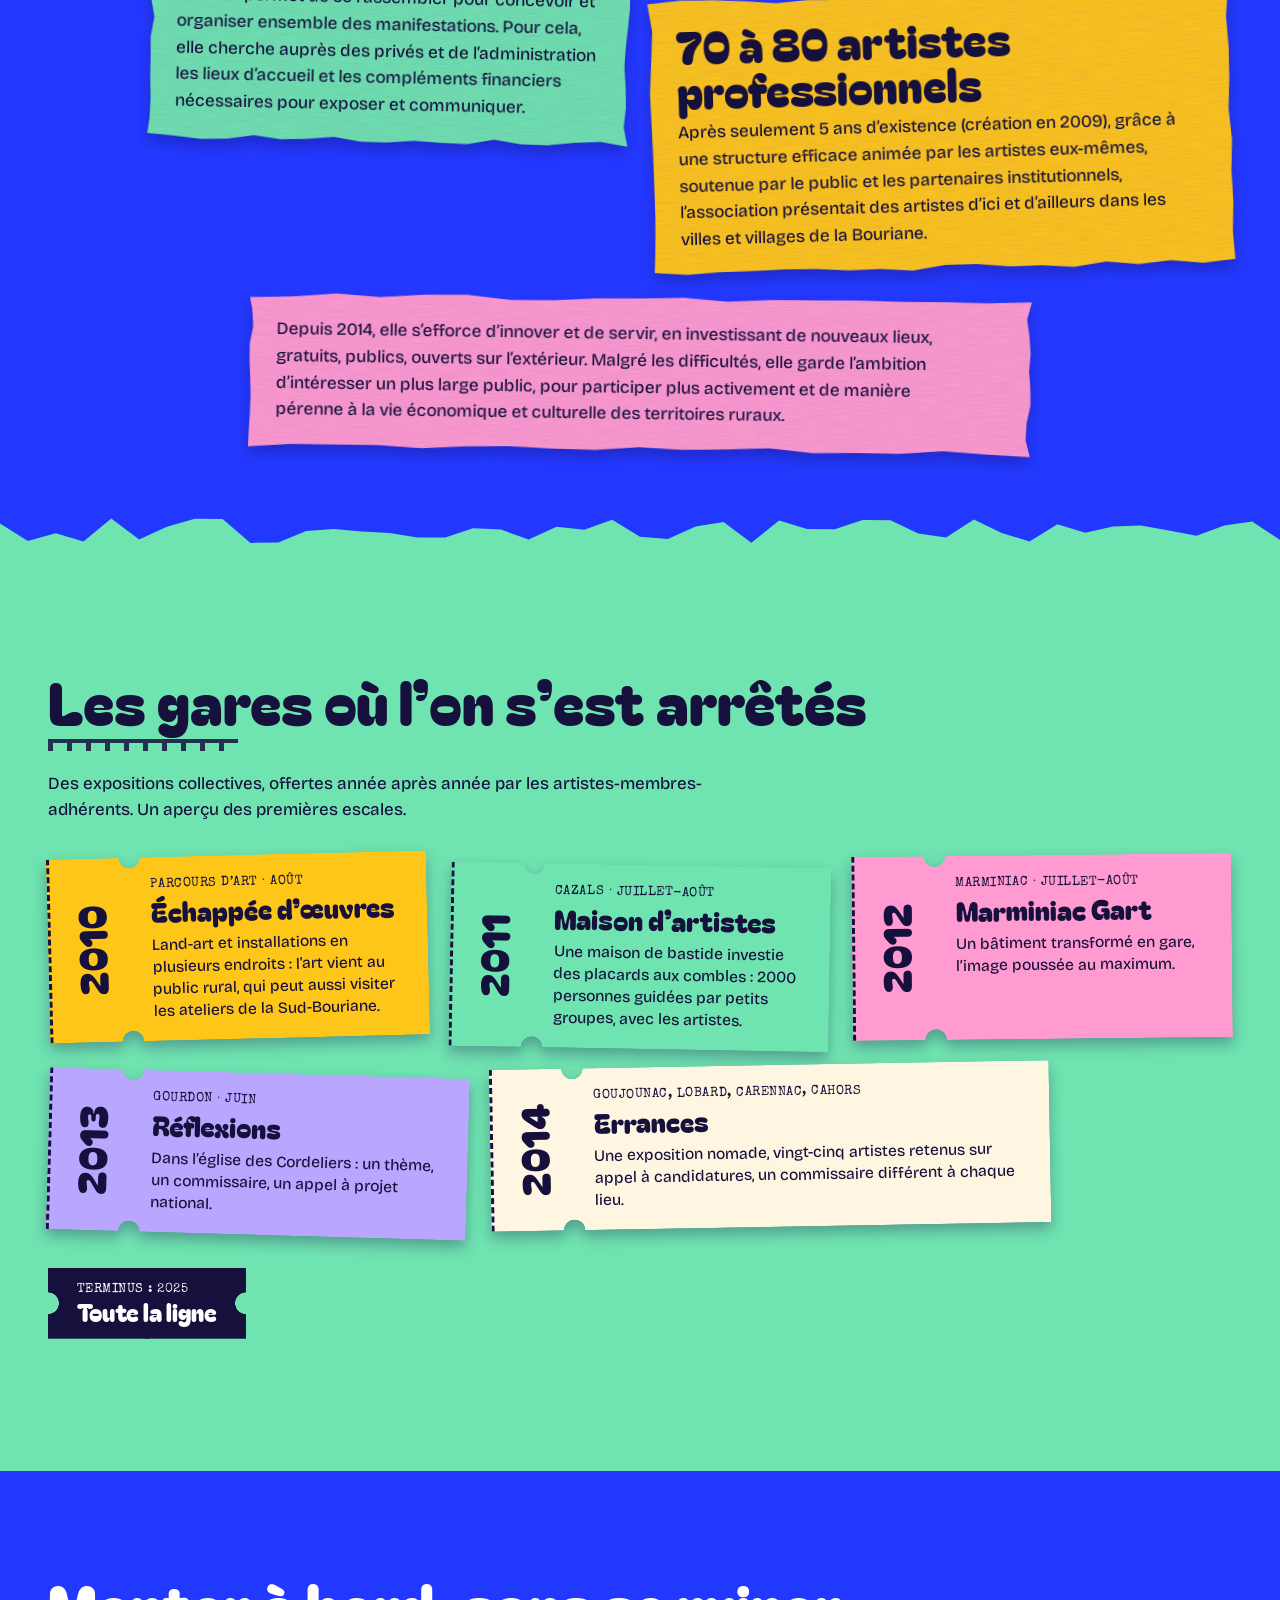
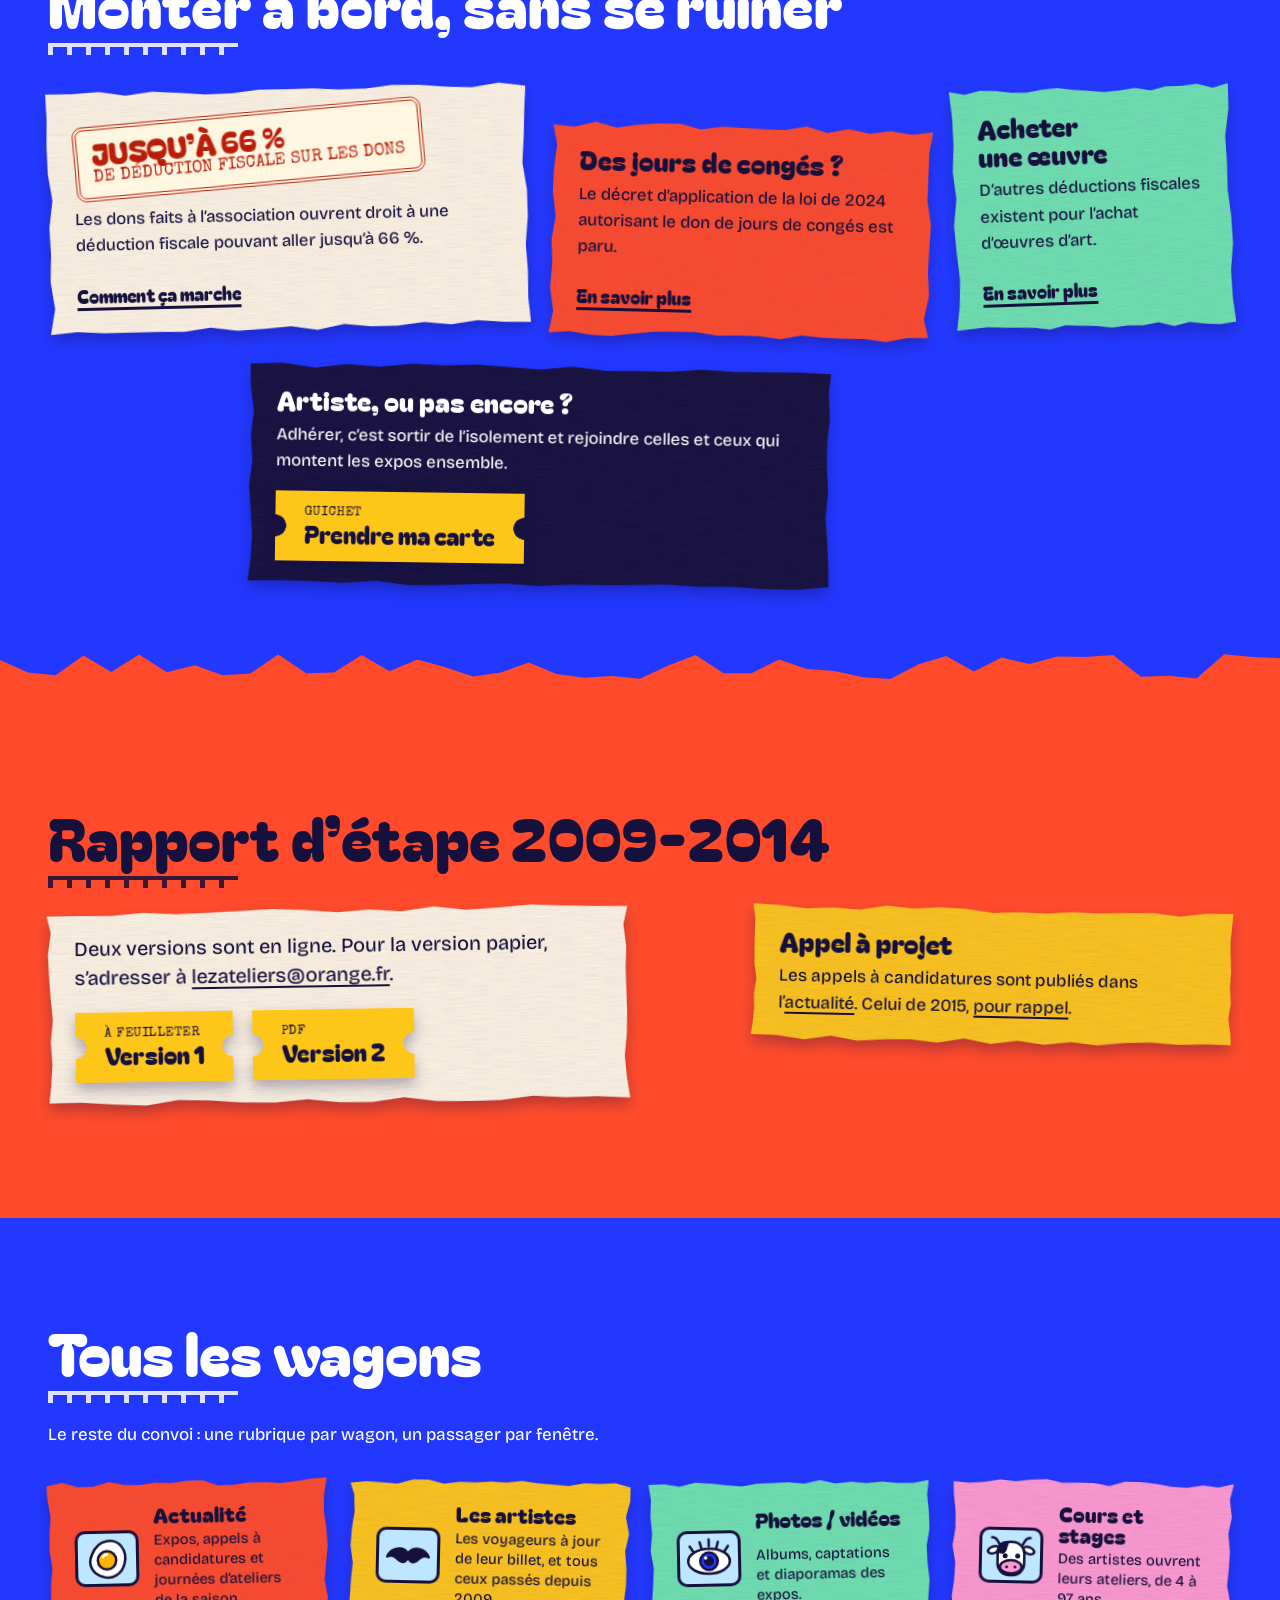
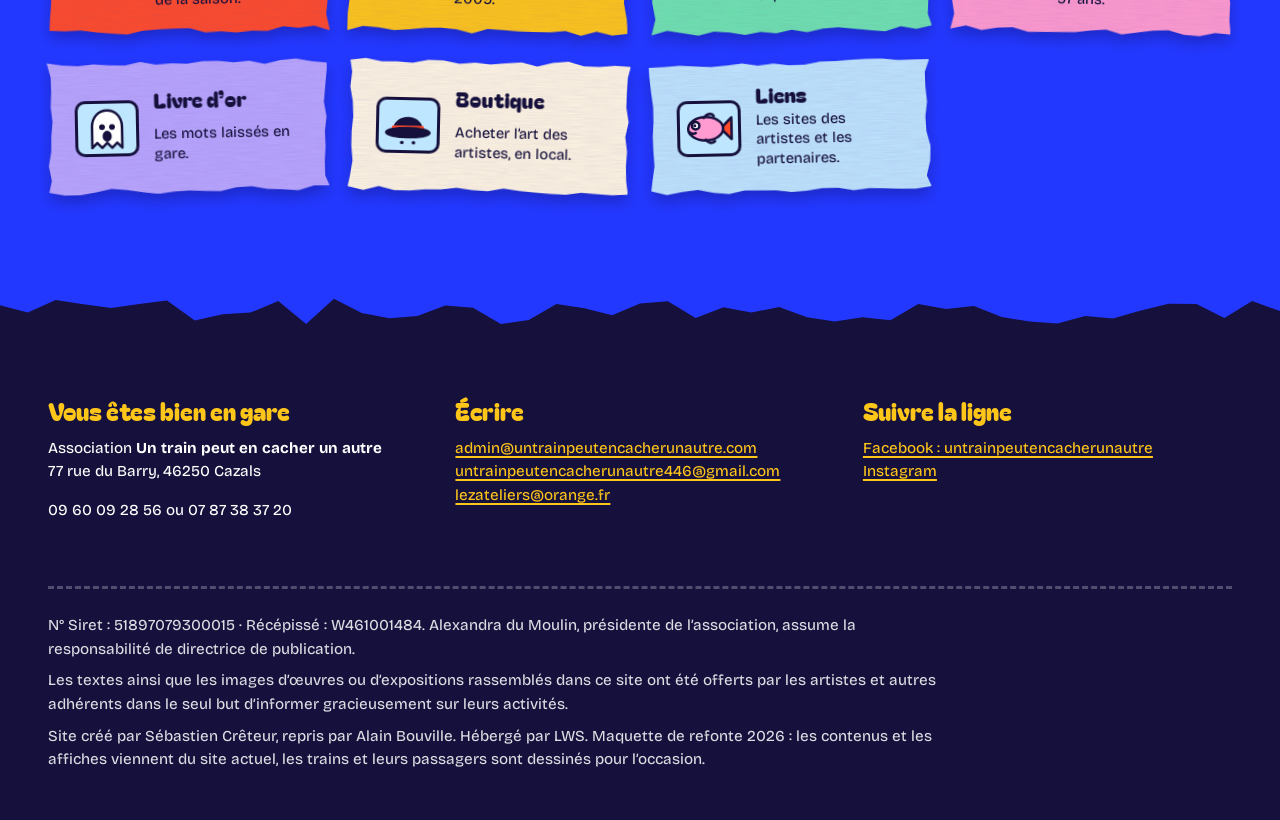
==== commit 07da03d8: "Trains redessinés : toits, bogies, tampons, rideaux, wagons de fret et wagons plats chargés d'art, l" ====
--- a/index.html
+++ b/index.html
@@ -12,7 +12,7 @@
 <body data-page="home">
 <a class="skip" href="#main">Aller au contenu</a>
 <header class="top wrap">
-  <a class="brand scrap scrap--tight" href="index.html" aria-label="Un train peut en cacher un autre, accueil"><svg viewBox="0 0 52 34" aria-hidden="true" stroke="#15103c" stroke-width="2.5" stroke-linejoin="round"><rect x="16" y="3" width="34" height="19" rx="5" fill="#ff4b2b"/><rect x="3" y="11" width="34" height="17" rx="5" fill="#2338ff"/><circle cx="11" cy="29" r="4" fill="#fff6e2"/><circle cx="29" cy="29" r="4" fill="#fff6e2"/><circle cx="24" cy="12" r="0" /></svg><span>Un train peut<br>en cacher un autre</span></a>
+  <a class="brand scrap scrap--tight" href="index.html" aria-label="Un train peut en cacher un autre, accueil"><svg viewBox="0 0 64 40" aria-hidden="true" stroke="#15103c" stroke-width="2.2" stroke-linejoin="round" stroke-linecap="round"><g transform="translate(14 -2)"><path d="M33 12l-1-6h8l-1 6" fill="#15103c"/><rect x="18" y="12" width="28" height="15" rx="7" fill="#ff4b2b"/><rect x="4" y="8" width="17" height="19" rx="2" fill="#ff4b2b"/><path d="M2 9q10-6 21 0" fill="none"/><circle cx="36" cy="18" r="3.4" fill="#fff"/><circle cx="37" cy="18" r="1.4" fill="#15103c" stroke="none"/></g><path d="M31 16l-1.5-8h10L38 16" fill="#15103c"/><rect x="14" y="16" width="34" height="16" rx="8" fill="#2338ff"/><rect x="2" y="12" width="15" height="20" rx="2" fill="#ffc61a"/><path d="M0 13q9-6 19 0" fill="none"/><rect x="6" y="16" width="7" height="6" rx="1.5" fill="#bfe6ff"/><circle cx="31" cy="22" r="4" fill="#fff"/><circle cx="32.2" cy="22" r="1.7" fill="#15103c" stroke="none"/><circle cx="41" cy="22" r="4" fill="#fff"/><circle cx="42.2" cy="22" r="1.7" fill="#15103c" stroke="none"/><path d="M33 28q3-2 6 0" fill="none" stroke-width="1.6"/><circle cx="10" cy="34" r="4" fill="#fff6e2"/><circle cx="24" cy="35" r="3.2" fill="#fff6e2"/><circle cx="38" cy="35" r="3.2" fill="#fff6e2"/><path d="M48 30l6 6h-8z" fill="#ffc61a"/></svg><span>Un train peut<br>en cacher un autre</span></a>
   <button class="menu-toggle" type="button" aria-expanded="false" aria-controls="menu"><span data-label>Tous les wagons</span><small>11 rubriques</small></button>
   <nav class="nav-wrap" id="menu" aria-label="Navigation principale"><ul class="nav-train " aria-label="Rubriques principales"><li><a href="index.html" aria-current="page">Accueil</a></li><li><a href="actualite.html">Actualité</a></li><li><a href="artistes.html">Les artistes</a></li><li><a href="historique.html">Historique</a></li><li><a href="adherer.html">Adhérer</a></li><li><a href="contact.html">Contact</a></li></ul><ul class="nav-train nav-train--freight" aria-label="Autres rubriques"><li><a href="photos.html">Photos / vidéos</a></li><li><a href="cours.html">Cours et stages</a></li><li><a href="livredor.html">Livre d’or</a></li><li><a href="boutique.html">Boutique</a></li><li><a href="liens.html">Liens</a></li></ul></nav>
 </header>
@@ -34,8 +34,8 @@
   </div>
   <div class="rails wrap-bleed" data-lifted="false">
     <button class="lift" type="button" aria-pressed="false"><span data-label>Soulever le train</span><small data-hint>Allez, regardez dessous.</small></button>
-    <div class="track track--back" aria-hidden="true" data-train='{"loco": "mint", "wagons": [["bone", "moustache", "ghost", "Promouvoir"], ["tomato", "melon", "fish", "Soutenir"], ["mustard", "cow", "egg", "Encourager"], ["pink", "eye", "moustache", "l’art actuel"]]}'></div>
-    <div class="track track--front" aria-hidden="true" data-train='{"loco": "mustard", "wagons": [["tomato", "eye", "fish", "Depuis 2009"], ["mint", "cow", "moustache", "Bouriane"], ["pink", "egg", "melon", "Art actuel"], ["lilac", "ghost", "eye", "Cazals · Lot"]]}'></div>
+    <div class="track track--back" aria-hidden="true" data-train='{"loco": "mint", "wagons": [["bone", "moustache", "ghost", "Promouvoir", "pass"], ["tomato", "melon", "fish", "Soutenir", "pass"], ["mustard", "cow", "", "Encourager", "fret"], ["pink", "eye", "moustache", "l’art actuel", "pass"]]}'></div>
+    <div class="track track--front" aria-hidden="true" data-train='{"loco": "mustard", "wagons": [["tomato", "eye", "fish", "Depuis 2009", "pass"], ["mint", "", "", "Bouriane", "toile"], ["pink", "egg", "", "Art actuel", "fret"], ["lilac", "", "", "Cazals · Lot", "sculpt"]]}'></div>
     <p class="vh">Derrière le premier train, un second porte les verbes de l’association : promouvoir, soutenir, encourager l’art actuel.</p>
   </div>
 </section>
--- a/assets/style.css
+++ b/assets/style.css
@@ -105,7 +105,7 @@
 /* ============ En-tête : un train de liens ============ */
 .top { display: flex; flex-wrap: wrap; align-items: center; justify-content: space-between; gap: 1.2rem 2rem; padding-block: 1rem; }
 .brand { display: flex; align-items: center; gap: 0.7rem; text-decoration: none; font: 400 1.05rem/1.05 var(--f-display); padding: 0.55rem 1rem 0.55rem 0.7rem; --c: var(--bone); }
-.brand svg { width: 52px; height: 34px; flex: none; }
+.brand svg { width: 62px; height: 39px; flex: none; }
 .nav-train { display: flex; flex-wrap: wrap; gap: 16px 14px; list-style: none; margin: 0; padding: 0; }
 .nav-train li { position: relative; }
 .nav-train li:not(:last-child)::after { content: ""; position: absolute; right: -14px; top: 50%; width: 14px; height: 5px; background: var(--ink); }
@@ -175,7 +175,7 @@
 }
 .track { position: absolute; display: flex; align-items: flex-end; gap: 12px; }
 .track--front { bottom: 14px; right: 4vw; z-index: 2; }
-.track--back { bottom: 88px; right: calc(4vw + 232px); z-index: 1; }
+.track--back { bottom: 88px; right: calc(4vw + 330px); z-index: 1; }
 .track--front { animation: arrive 2s var(--ease-out) backwards 0.25s; transition: transform 1.3s var(--ease-out); }
 .track--back { transition: transform 1.3s var(--ease-out) 0.15s; }
 .rails[data-lifted="true"] .track--front { transform: translateX(calc(100% + 8vw)); }
@@ -372,7 +372,7 @@
   .rails .track { position: absolute; }
   .rails { min-height: 400px; margin-top: 1.2rem; }
   .rails::after { bottom: 8px; }
-  .track--back { right: calc(4vw + 232px); }
+  .track--back { right: calc(4vw + 330px); }
   .hero__row { flex-direction: column; }
 }
 @media (max-width: 560px) {
@@ -581,3 +581,83 @@
 html.arriving body::after { content: ""; position: fixed; inset: 0; z-index: 94; background: var(--ink); animation: unstick 0.01s 1.4s forwards; }
 @keyframes unstick { to { opacity: 0; visibility: hidden; } }
 @media (prefers-reduced-motion: reduce) { .porthole { animation: none; } html.arriving body::after { display: none; } }
+
+/* ============ Trains, version détaillée ============ */
+:root { --grain: url("data:image/svg+xml,%3Csvg xmlns='http://www.w3.org/2000/svg' width='160' height='160'%3E%3Cfilter id='f'%3E%3CfeTurbulence type='fractalNoise' baseFrequency='.04 .9' numOctaves='3'/%3E%3CfeColorMatrix values='0 0 0 0 .1  0 0 0 0 .05  0 0 0 0 .3  0 0 0 .16 0'/%3E%3C/filter%3E%3Crect width='100%25' height='100%25' filter='url(%23f)'/%3E%3C/svg%3E"); }
+.wagon { width: 210px; height: 142px; }
+.wagon:nth-child(odd) .wagon__body, .wagon:nth-child(odd) .cargo { rotate: -0.6deg; }
+.wagon:nth-child(even) .wagon__body, .wagon:nth-child(even) .cargo { rotate: 0.5deg; }
+.wagon__roof { position: absolute; top: 0; left: -6px; right: -6px; height: 17px; background: var(--ink); border-radius: 14px 14px 3px 3px; z-index: 2; }
+.wagon__roof::before { content: ""; position: absolute; top: -7px; left: 28%; width: 20px; height: 9px; background: var(--ink); border-radius: 4px 4px 0 0; box-shadow: 64px 0 0 var(--ink); }
+.wagon__body {
+  inset: 12px 0 24px; border-radius: 5px; padding: 0;
+  background-color: var(--c); background-image: var(--grain);
+}
+.wagon__body::before { display: none; }
+.wagon__body::after { /* bas de caisse rivé */
+  content: ""; position: absolute; left: 0; right: 0; bottom: 0; height: 16px; border-top: 3px solid var(--ink);
+  background: radial-gradient(circle, rgb(255 255 255 / 0.6) 0 1.7px, transparent 2.2px) 4px 50% / 14px 100% repeat-x, color-mix(in srgb, var(--c) 62%, var(--ink));
+}
+.wagon__win { top: 10px; width: 64px; height: 50px; border-radius: 10px 10px 6px 6px; }
+.wagon__win:nth-of-type(1) { left: 18px; } .wagon__win:nth-of-type(2) { right: 18px; }
+.wagon__win::before { /* rideaux à festons */
+  content: ""; position: absolute; left: 0; right: 0; top: 0; height: 11px; z-index: 1;
+  background: radial-gradient(circle at 50% 0, var(--pink) 0 6px, transparent 6.5px) 0 0 / 12px 11px repeat-x; border-top: 4px solid var(--tomato);
+}
+.wagon__win::after { content: ""; position: absolute; inset: 0; background: linear-gradient(115deg, transparent 58%, rgb(255 255 255 / 0.55) 58% 66%, transparent 66%); }
+.wagon__label { display: none; }
+.wagon__plate {
+  position: absolute; left: 50%; bottom: 22px; transform: translateX(-50%); z-index: 3; white-space: nowrap;
+  background: var(--bone); color: var(--ink); border: 3px solid var(--ink); border-radius: 6px; padding: 3px 9px 2px;
+  font: 400 0.95rem/1.05 var(--f-display);
+}
+.wagon::after { top: auto; bottom: 40px; height: 5px; right: -14px; width: 14px; }
+.buffer { position: absolute; left: -8px; bottom: 34px; width: 9px; height: 16px; background: var(--ink); border-radius: 3px 0 0 3px; z-index: 1; }
+.buffer--r { left: auto; right: -8px; border-radius: 0 3px 3px 0; }
+.bogie { position: absolute; bottom: 0; left: 10px; width: 80px; height: 31px; }
+.bogie--r { left: auto; right: 10px; }
+.bogie::before { content: ""; position: absolute; left: 10px; right: 10px; top: 8px; height: 11px; background: var(--ink); border-radius: 4px; }
+.bogie .wheel, .wheel { width: 31px; height: 31px; border-width: 3px; bottom: 0;
+  background:
+    radial-gradient(circle, var(--mustard) 0 13%, var(--ink) 14% 20%, transparent 21%),
+    conic-gradient(var(--ink) 0 5%, transparent 5% 25%, var(--ink) 25% 30%, transparent 30% 50%, var(--ink) 50% 55%, transparent 55% 75%, var(--ink) 75% 80%, transparent 80%),
+    radial-gradient(circle, var(--bone) 0 60%, var(--tomato) 61%);
+}
+.bogie .wheel:nth-of-type(1) { left: 0; right: auto; } .bogie .wheel:nth-of-type(2) { right: 0; left: auto; }
+
+/* wagon de fret */
+.wagon--fret .wagon__body { background-image: var(--grain), repeating-linear-gradient(90deg, transparent 0 19px, color-mix(in srgb, var(--ink) 40%, transparent) 19px 22px); }
+.slide-door {
+  position: absolute; left: 50%; top: 6px; bottom: 19px; width: 66px; transform: translateX(-50%); border: 3px solid var(--ink); border-radius: 3px;
+  background:
+    linear-gradient(to top right, transparent calc(50% - 2px), var(--ink) calc(50% - 2px) calc(50% + 2px), transparent calc(50% + 2px)),
+    linear-gradient(to top left, transparent calc(50% - 2px), var(--ink) calc(50% - 2px) calc(50% + 2px), transparent calc(50% + 2px)),
+    color-mix(in srgb, var(--c) 75%, #fff);
+}
+.hatch { position: absolute; left: 10px; top: 8px; width: 40px; height: 34px; background: var(--sky); border: 3px solid var(--ink); border-radius: 6px; overflow: hidden; }
+.hatch svg { width: 100%; height: 100%; }
+.fragile { position: absolute; right: 6px; top: 10px; z-index: 2; font: 400 0.6rem/1.05 var(--f-stamp); text-transform: uppercase; color: #b81d08; background: rgb(255 246 226 / 0.85); border: 2px solid #b81d08; border-radius: 3px; padding: 2px 4px; transform: rotate(-11deg); text-align: center; }
+
+/* wagons plats qui transportent l'art */
+.wagon__deck { position: absolute; left: 0; right: 0; bottom: 24px; height: 28px; background-color: var(--c); background-image: var(--grain); border: 4px solid var(--ink); border-radius: 4px; }
+.wagon--flat .wagon__plate { bottom: 1px; font-size: 0.8rem; padding: 1px 7px; }
+.cargo { position: absolute; left: 50%; bottom: 52px; translate: -50% 0; }
+.cargo--toile { width: 156px; padding: 7px; background: var(--mustard); border: 3px solid var(--ink); box-shadow: inset 0 0 0 3px rgb(255 255 255 / 0.5); }
+.cargo--toile svg { width: 100%; height: auto; border: 2px solid var(--ink); }
+.cargo--toile::after { content: ""; position: absolute; left: 18%; right: 18%; bottom: -8px; height: 8px; background: repeating-linear-gradient(90deg, var(--ink) 0 12px, transparent 12px 72px); }
+.cargo--sculpt { width: 104px; }
+.cargo--sculpt svg { width: 100%; height: auto; overflow: visible; }
+
+/* locomotive */
+.loco { width: 320px; height: 180px; }
+.puff { left: 190px; top: 0; }
+.passage .loco .puff { display: none; }
+/* la voie du train caché, et ses plaques qui se tamponnent à la révélation */
+.rails::before { content: ""; position: absolute; left: 0; right: 0; bottom: 82px; height: 9px; border-top: 4px solid var(--ink); background: repeating-linear-gradient(90deg, var(--ink) 0 8px, transparent 8px 40px); }
+.track--back .wagon__plate { transition: opacity 0.2s, transform 0.45s var(--ease-out); }
+.rails:not([data-lifted="true"]) .track--back .wagon__plate { opacity: 0; transform: translateX(-50%) scale(1.7) rotate(-8deg); }
+.rails[data-lifted="true"] .track--back .wagon:nth-child(1) .wagon__plate { transition-delay: 0.55s; }
+.rails[data-lifted="true"] .track--back .wagon:nth-child(2) .wagon__plate { transition-delay: 0.68s; }
+.rails[data-lifted="true"] .track--back .wagon:nth-child(3) .wagon__plate { transition-delay: 0.81s; }
+.rails[data-lifted="true"] .track--back .wagon:nth-child(4) .wagon__plate { transition-delay: 0.94s; }
+.rails[data-lifted="true"] .track--back { transform: translateX(22vw) translateY(6px); }
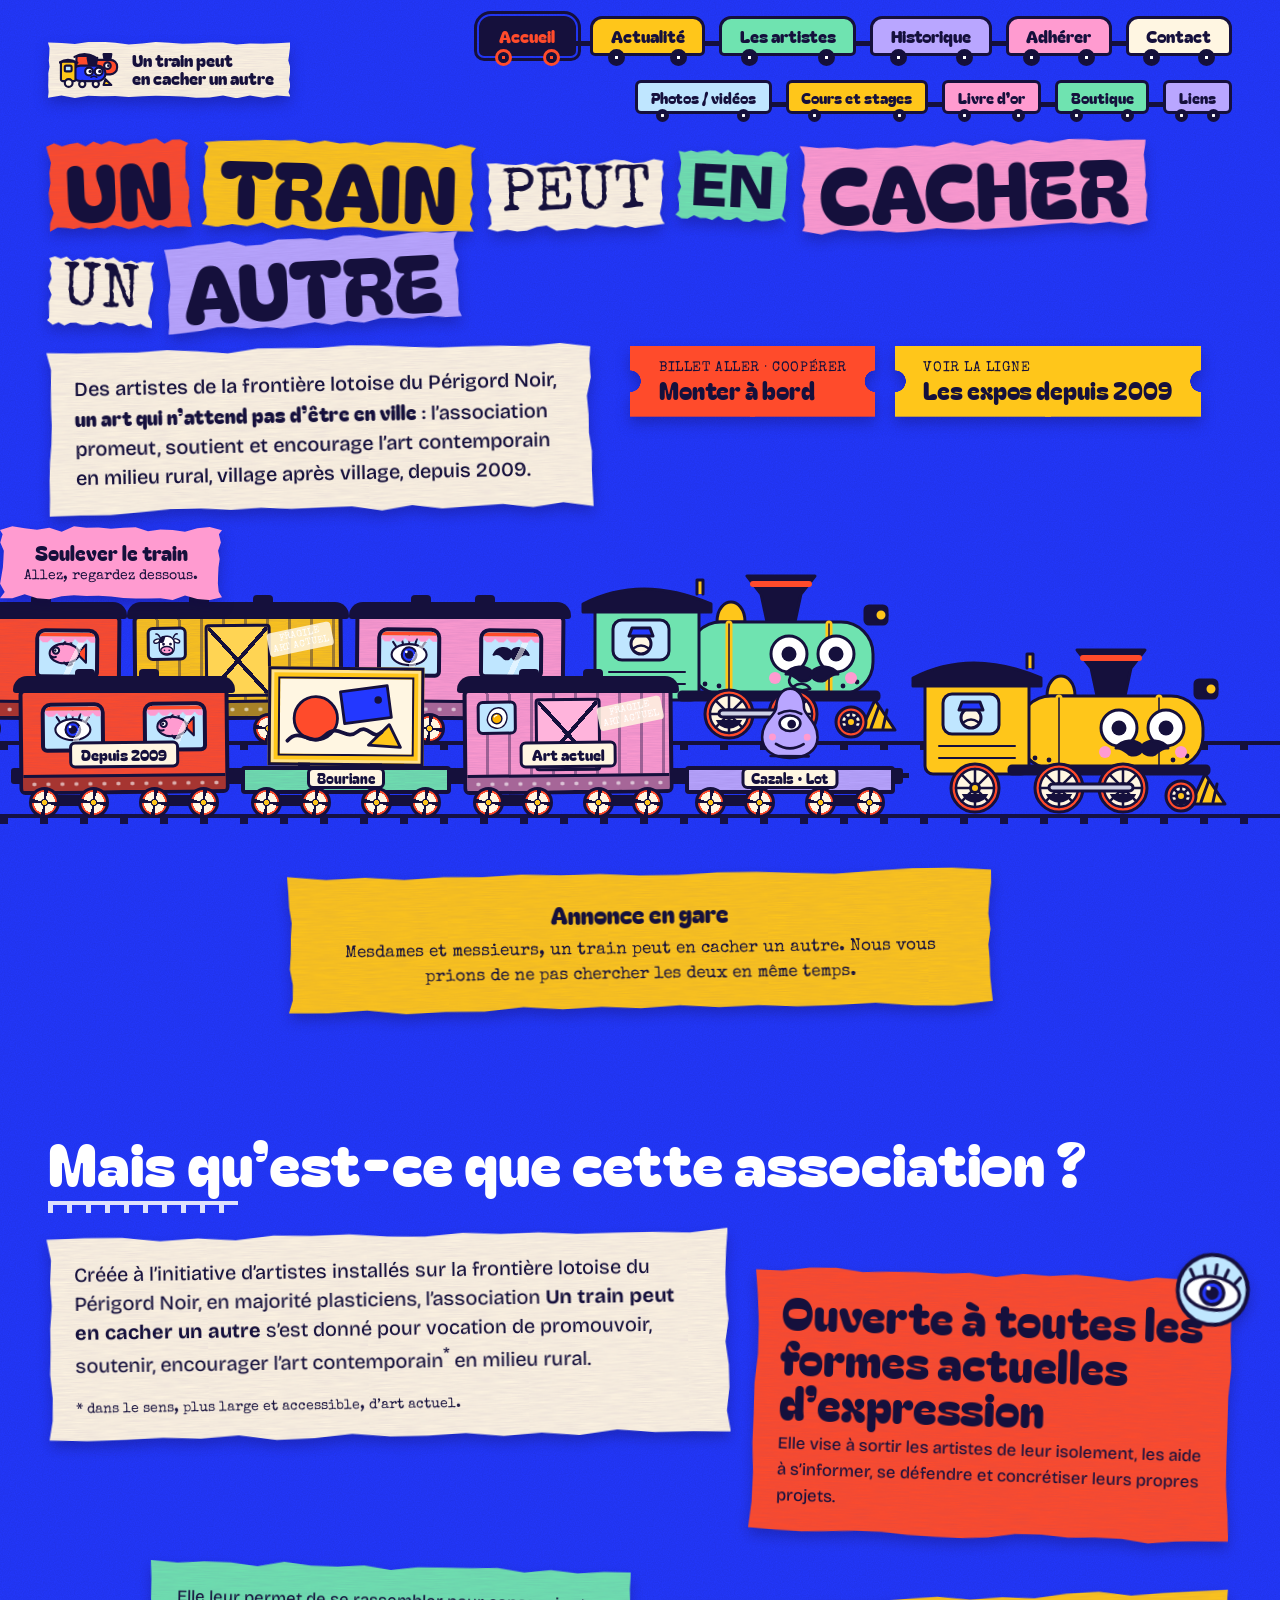
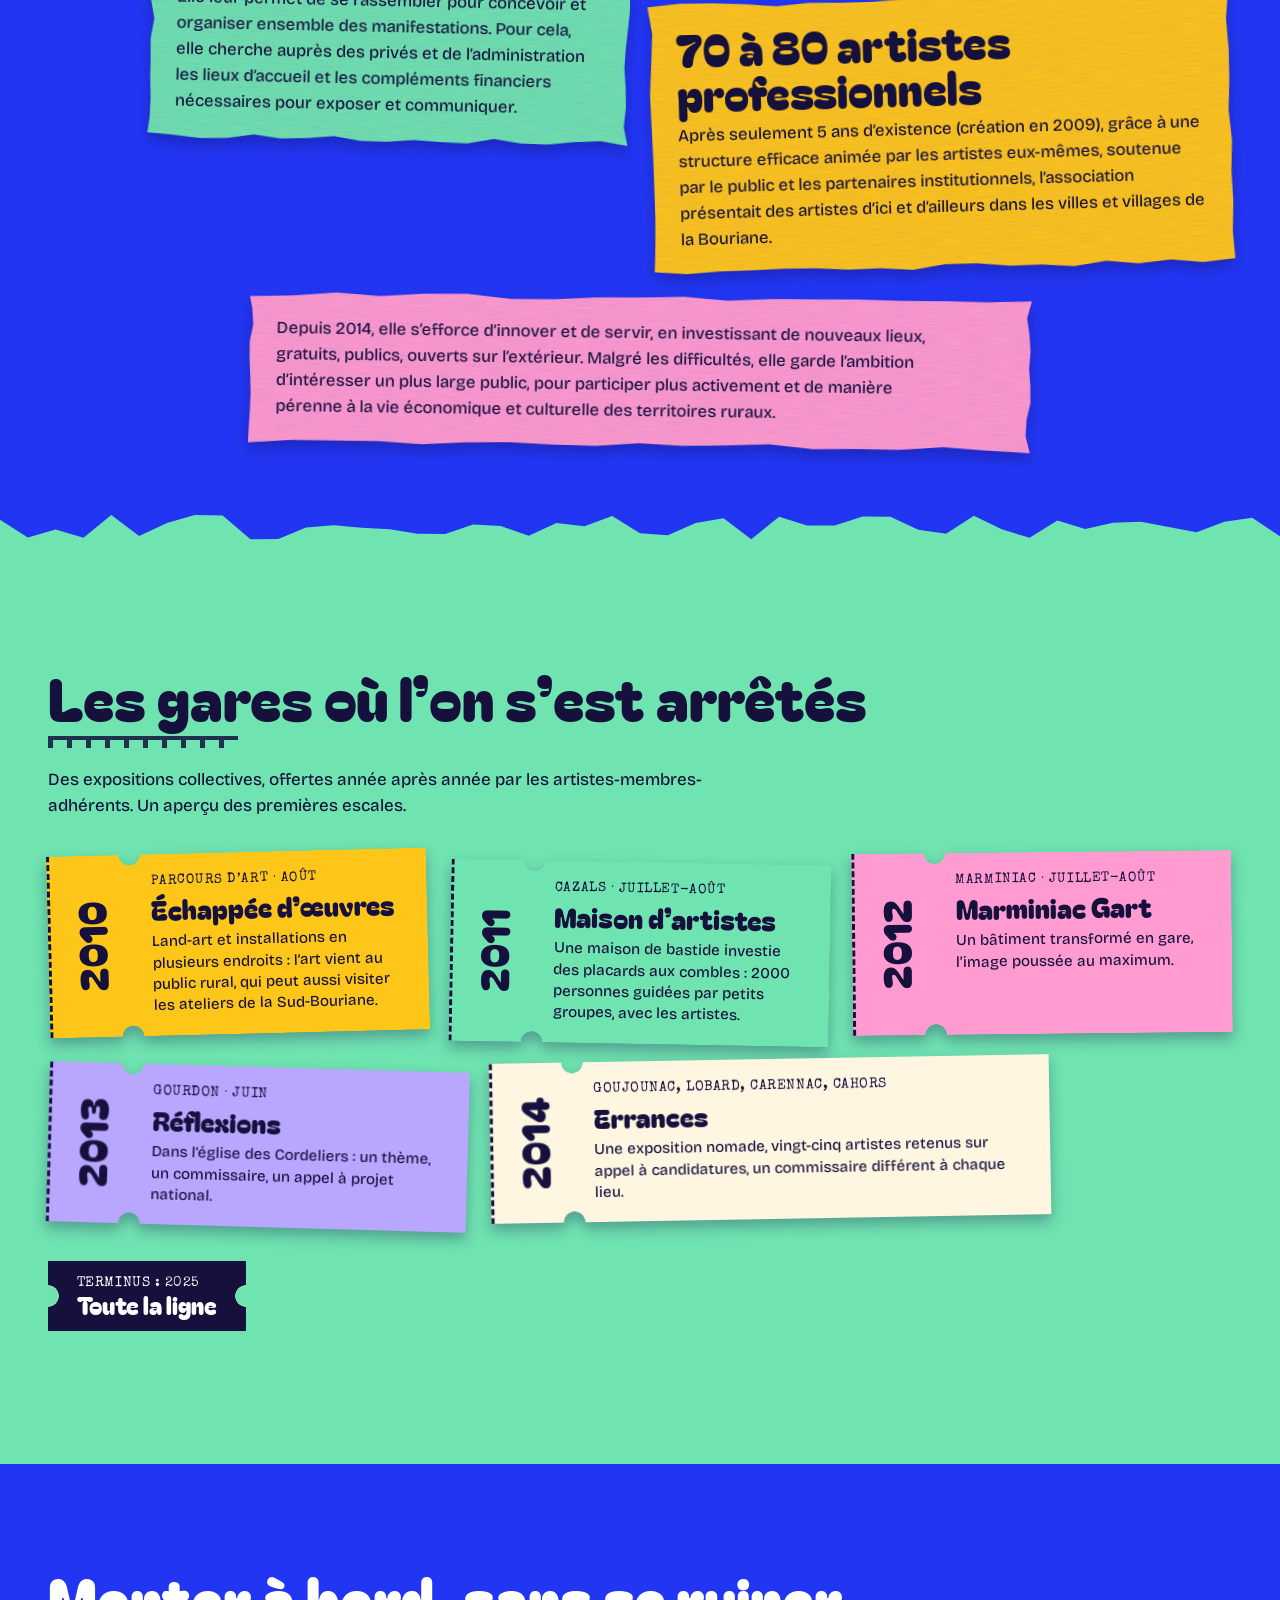
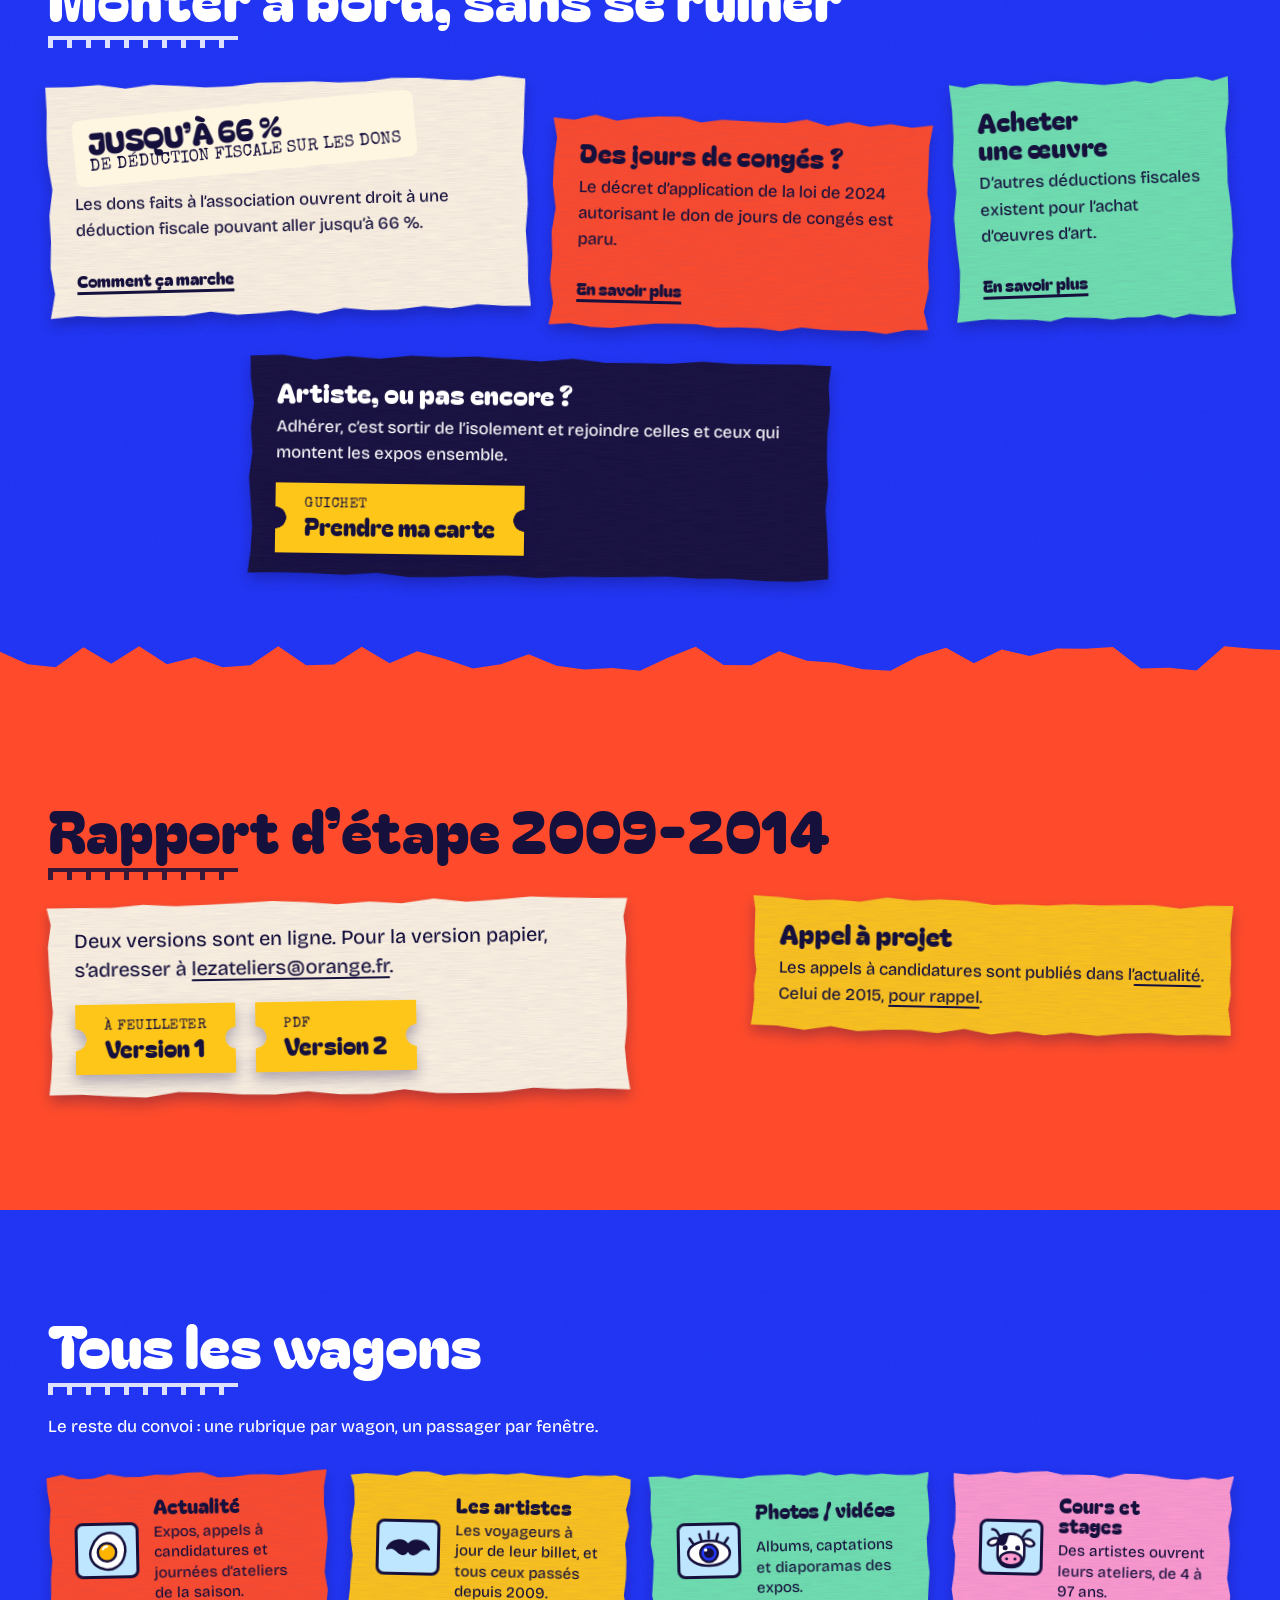
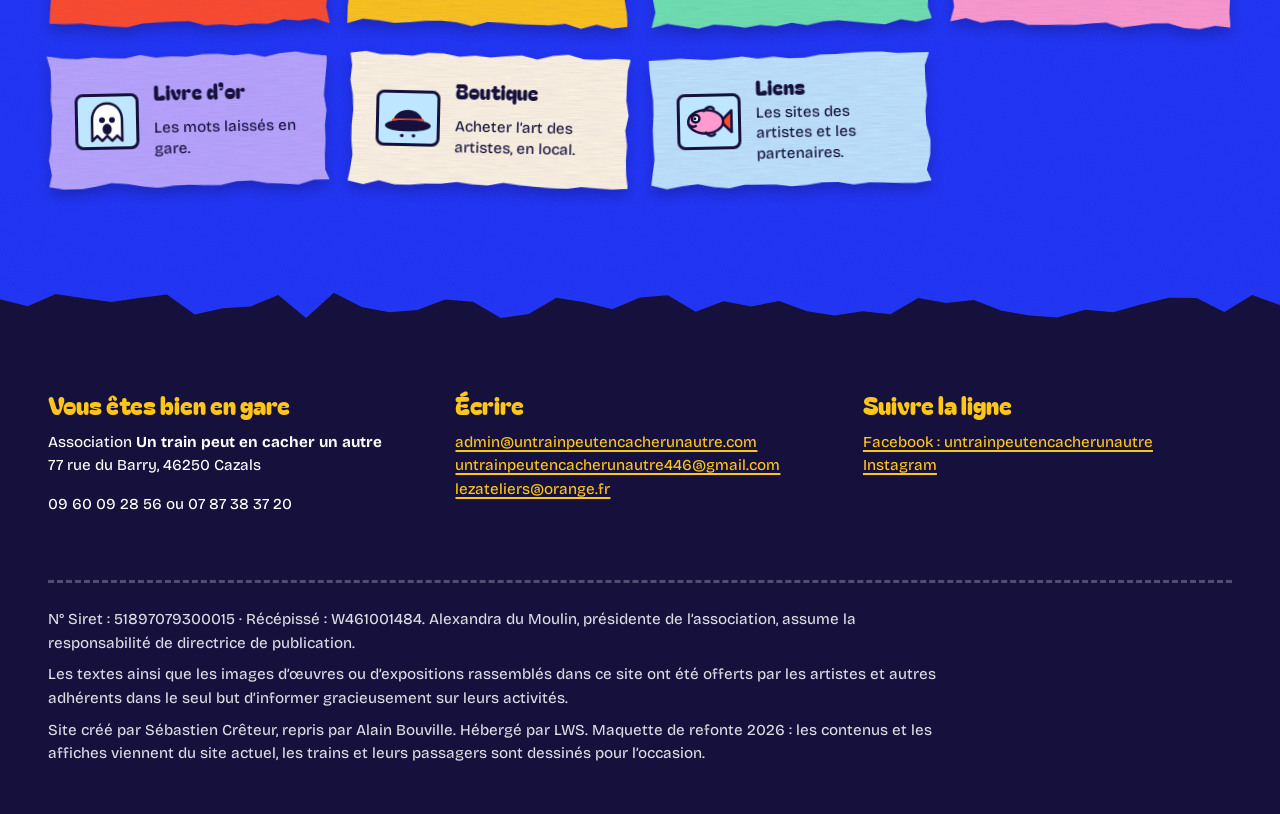
==== commit 2de184cf: "Harden : mouvement réduit qui garde les fondus, nouvel onglet annoncé, champs obligatoires marqués -" ====
--- a/index.html
+++ b/index.html
@@ -84,8 +84,8 @@
   <div class="wrap">
     <h2 id="rapport">Rapport d’étape 2009-2014</h2>
     <div class="collage" style="grid-template-columns:repeat(12,1fr)">
-      <div class="scrap a" style="grid-column:1 / span 6;--c:var(--bone)"><p>Deux versions sont en ligne. Pour la version papier, s’adresser à <a href="mailto:lezateliers@orange.fr">lezateliers@orange.fr</a>.</p><div class="tickets"><a class="ticket" href="http://fr.calameo.com/read/004282332490dbab136a6" target="_blank" rel="noopener"><small>À feuilleter</small><strong>Version 1</strong></a><a class="ticket" href="https://www.untrainpeutencacherunautre.com/images/rapportdetape.pdf" target="_blank" rel="noopener"><small>PDF</small><strong>Version 2</strong></a></div></div>
-      <div class="scrap c" style="grid-column:8 / span 5;--c:var(--mustard)"><h3>Appel à projet</h3><p>Les appels à candidatures sont publiés dans l’<a href="actualite.html">actualité</a>. Celui de 2015, <a href="https://www.untrainpeutencacherunautre.com/images/appel2015.pdf" target="_blank" rel="noopener">pour rappel</a>.</p></div>
+      <div class="scrap a" style="grid-column:1 / span 6;--c:var(--bone)"><p>Deux versions sont en ligne. Pour la version papier, s’adresser à <a href="mailto:lezateliers@orange.fr">lezateliers@orange.fr</a>.</p><div class="tickets"><a class="ticket" href="http://fr.calameo.com/read/004282332490dbab136a6" target="_blank" rel="noopener"><small>À feuilleter</small><strong>Version 1</strong><span class="vh"> (nouvel onglet)</span></a><a class="ticket" href="https://www.untrainpeutencacherunautre.com/images/rapportdetape.pdf" target="_blank" rel="noopener"><small>PDF</small><strong>Version 2</strong><span class="vh"> (nouvel onglet)</span></a></div></div>
+      <div class="scrap c" style="grid-column:8 / span 5;--c:var(--mustard)"><h3>Appel à projet</h3><p>Les appels à candidatures sont publiés dans l’<a href="actualite.html">actualité</a>. Celui de 2015, <a href="https://www.untrainpeutencacherunautre.com/images/appel2015.pdf" target="_blank" rel="noopener">pour rappel<span class="vh"> (nouvel onglet)</span></a>.</p></div>
     </div>
   </div>
 </section>
@@ -112,7 +112,7 @@
       </div>
       <div>
         <h2>Suivre la ligne</h2>
-        <p><a href="http://www.facebook.com/Untrain46250" target="_blank" rel="noopener">Facebook : untrainpeutencacherunautre</a><br><a href="https://www.instagram.com/p/CZyYAz2MYJ1/" target="_blank" rel="noopener">Instagram</a></p>
+        <p><a href="http://www.facebook.com/Untrain46250" target="_blank" rel="noopener">Facebook : untrainpeutencacherunautre<span class="vh"> (nouvel onglet)</span></a><br><a href="https://www.instagram.com/p/CZyYAz2MYJ1/" target="_blank" rel="noopener">Instagram<span class="vh"> (nouvel onglet)</span></a></p>
       </div>
     </div>
     <div class="legal">
--- a/assets/style.css
+++ b/assets/style.css
@@ -11,12 +11,26 @@
   --lilac: #b9a6ff;
   --bone: #fff6e2;
   --sky: #bfe6ff;
+  --stamp-red: var(--stamp-red);
+  --hatch: #ece0c2;
+  --ink-soft: #5a5480;
+  --error-wash: var(--error-wash);
+
+  /* échelle typographique (DESIGN.md) */
+  --fs-2xs: 0.75rem; --fs-xs: 0.85rem; --fs-sm: 0.95rem; --fs-md: 1.05rem;
+  --fs-lg: 1.25rem; --fs-xl: 1.5rem; --fs-2xl: 1.9rem; --fs-3xl: 2.4rem;
+  /* arrondis */
+  --r-xs: 4px; --r-plaque: 6px; --r-champ: 8px; --r-wagon: 12px 12px 5px 5px; --r-pastille: 999px;
+  --shadow-hang: 0 12px 18px rgb(12 6 70 / 0.3);
+  --grain-page: url("data:image/svg+xml,%3Csvg xmlns='http://www.w3.org/2000/svg' width='220' height='220'%3E%3Cfilter id='n'%3E%3CfeTurbulence type='fractalNoise' baseFrequency='.85' numOctaves='2' stitchTiles='stitch'/%3E%3CfeColorMatrix values='0 0 0 0 0  0 0 0 0 0  0 0 0 0 0  0 0 0 .1 0'/%3E%3C/filter%3E%3Crect width='100%25' height='100%25' filter='url(%23n)'/%3E%3C/svg%3E");
 
   --f-display: "Bagel Fat One", "Arial Rounded MT Bold", sans-serif;
   --f-body: "Bricolage Grotesque", system-ui, sans-serif;
   --f-stamp: "Special Elite", "Courier New", monospace;
 
-  --ease-out: cubic-bezier(0.16, 1, 0.3, 1);
+  --ease-out: cubic-bezier(0.23, 1, 0.32, 1);
+  --ease-io: cubic-bezier(0.77, 0, 0.175, 1);
+  --ease-stamp: cubic-bezier(0.34, 1.56, 0.64, 1);
   --gut: clamp(16px, 4vw, 48px);
   --shadow: drop-shadow(0 7px 7px rgb(12 6 70 / 0.3));
 
@@ -44,12 +58,7 @@
   -webkit-font-smoothing: antialiased;
 }
 /* grain de papier sur toute la page */
-body::before {
-  content: "";
-  position: fixed; inset: 0; z-index: 50; pointer-events: none;
-  opacity: 0.1; mix-blend-mode: multiply;
-  background-image: url("data:image/svg+xml,%3Csvg xmlns='http://www.w3.org/2000/svg' width='220' height='220'%3E%3Cfilter id='n'%3E%3CfeTurbulence type='fractalNoise' baseFrequency='.85' numOctaves='2' stitchTiles='stitch'/%3E%3CfeColorMatrix values='0 0 0 0 0  0 0 0 0 0  0 0 0 0 0  0 0 0 .9 0'/%3E%3C/filter%3E%3Crect width='100%25' height='100%25' filter='url(%23n)'/%3E%3C/svg%3E");
-}
+body { background-image: var(--grain-page); }
 ::selection { background: var(--ink); color: var(--mustard); }
 img, svg { display: block; max-width: 100%; }
 p { margin: 0 0 1em; max-width: 62ch; }
@@ -58,7 +67,7 @@
   outline: 3px solid var(--ink);
   outline-offset: 3px;
   box-shadow: 0 0 0 6px var(--focus-ring);
-  border-radius: 6px;
+  border-radius: var(--r-plaque);
 }
 h1, h2, h3 { margin: 0; font-family: var(--f-display); font-weight: 400; line-height: 1.02; text-wrap: balance; }
 h2 { font-size: clamp(2rem, 4.8vw, 3.7rem); margin-bottom: 1.2rem; }
@@ -104,7 +113,7 @@
 
 /* ============ En-tête : un train de liens ============ */
 .top { display: flex; flex-wrap: wrap; align-items: center; justify-content: space-between; gap: 1.2rem 2rem; padding-block: 1rem; }
-.brand { display: flex; align-items: center; gap: 0.7rem; text-decoration: none; font: 400 1.05rem/1.05 var(--f-display); padding: 0.55rem 1rem 0.55rem 0.7rem; --c: var(--bone); }
+.brand { display: flex; align-items: center; gap: 0.7rem; text-decoration: none; font: 400 var(--fs-md)/1.05 var(--f-display); padding: 0.55rem 1rem 0.55rem 0.7rem; --c: var(--bone); }
 .brand svg { width: 62px; height: 39px; flex: none; }
 .nav-train { display: flex; flex-wrap: wrap; gap: 16px 14px; list-style: none; margin: 0; padding: 0; }
 .nav-train li { position: relative; }
@@ -114,9 +123,9 @@
   position: relative; display: block; margin-bottom: 10px;
   padding: 0.55rem 1.1rem 0.5rem;
   background: var(--c); color: var(--ink);
-  border: 3px solid var(--ink); border-radius: 12px 12px 5px 5px;
-  font: 400 1.1rem/1 var(--f-display); text-decoration: none;
-  transition: transform 0.5s var(--ease-out);
+  border: 3px solid var(--ink); border-radius: var(--r-wagon);
+  font: 400 var(--fs-md)/1 var(--f-display); text-decoration: none;
+  transition: transform 0.22s var(--ease-out);
 }
 .nav-train li:nth-child(2) a { --c: var(--mustard); }
 .nav-train li:nth-child(3) a { --c: var(--mint); }
@@ -126,8 +135,8 @@
   background: radial-gradient(circle, #fff 0 22%, var(--ink) 24%); border: 3px solid var(--ink);
 }
 .nav-train a::before { left: 14%; } .nav-train a::after { right: 14%; }
-.nav-train a:hover { transform: translateY(-4px) rotate(-2deg); }
-.nav-train a:hover::before, .nav-train a:hover::after { animation: spin 0.5s linear 2; }
+@media (hover: hover) and (pointer: fine) { .nav-train a:hover { transform: translateY(-4px) rotate(-2deg); } }
+@media (hover: hover) and (pointer: fine) { .nav-train a:hover::before, .nav-train a:hover::after { animation: spin 0.5s linear 2; } }
 .nav-train a[aria-current="page"] { background: var(--ink); color: var(--c); }
 .nav-train a[aria-current="page"]::before, .nav-train a[aria-current="page"]::after { background: radial-gradient(circle, var(--c) 0 22%, var(--ink) 24%); border-color: var(--c); }
 .nav-train a[aria-current="page"] { outline: 3px solid var(--ink); outline-offset: 2px; }
@@ -150,21 +159,21 @@
   padding: 0.7rem 1.8rem; background: var(--mustard); color: var(--ink); text-decoration: none;
   -webkit-mask: radial-gradient(circle 11px at 0 50%, #0000 96%, #000) left / 51% 100% no-repeat, radial-gradient(circle 11px at 100% 50%, #0000 96%, #000) right / 51% 100% no-repeat;
   mask: radial-gradient(circle 11px at 0 50%, #0000 96%, #000) left / 51% 100% no-repeat, radial-gradient(circle 11px at 100% 50%, #0000 96%, #000) right / 51% 100% no-repeat;
-  transition: transform 0.45s var(--ease-out);
-}
-.ticket small { font: 400 0.8rem/1.1 var(--f-stamp); letter-spacing: 0.04em; text-transform: uppercase; }
-.ticket strong { font: 400 1.5rem/1 var(--f-display); }
+  transition: transform 0.2s var(--ease-out);
+}
+.ticket small { font: 400 var(--fs-xs)/1.1 var(--f-stamp); letter-spacing: 0.04em; text-transform: uppercase; }
+.ticket strong { font: 400 var(--fs-xl)/1 var(--f-display); }
 .ticket--hot { background: var(--tomato); }
 .ticket--ink { background: var(--ink); color: #fff; }
-.ticket:hover { transform: translateY(-4px) rotate(-1.5deg); }
-.ticket:active { transform: translateY(1px) scale(0.98); transition-duration: 0.1s; }
-.ticket[aria-disabled="true"] { background: repeating-linear-gradient(135deg, var(--bone) 0 10px, #e9dcc0 10px 20px); cursor: not-allowed; opacity: 0.85; }
+@media (hover: hover) and (pointer: fine) { .ticket:hover { transform: translateY(-4px) rotate(-1.5deg); } }
+.ticket:active { transform: scale(0.97); transition-duration: 0.1s; }
+.ticket[aria-disabled="true"] { background: repeating-linear-gradient(135deg, var(--bone) 0 10px, var(--hatch) 10px 20px); cursor: not-allowed; opacity: 0.85; }
 
 /* ============ Hero ============ */
 .hero { padding-block: 0; display: flex; flex-direction: column; overflow-x: clip; }
 .hero__body { flex: none; }
 .hero__row { display: flex; flex-wrap: wrap; align-items: flex-start; gap: 1.6rem 2.4rem; margin-bottom: 1.5rem; }
-.lede { max-width: 34rem; --c: var(--bone); --r: -1.2deg; font-size: 1.15rem; line-height: 1.45; font-weight: 520; }
+.lede { max-width: 34rem; --c: var(--bone); --r: -1.2deg; font-size: var(--fs-lg); line-height: 1.45; font-weight: 520; }
 .lede strong { font-family: var(--f-display); font-weight: 400; }
 
 .rails { position: relative; flex: 1; min-height: 300px; margin-top: -1.5rem; }
@@ -176,22 +185,22 @@
 .track { position: absolute; display: flex; align-items: flex-end; gap: 12px; }
 .track--front { bottom: 14px; right: 4vw; z-index: 2; }
 .track--back { bottom: 88px; right: calc(4vw + 330px); z-index: 1; }
-.track--front { animation: arrive 2s var(--ease-out) backwards 0.25s; transition: transform 1.3s var(--ease-out); }
-.track--back { transition: transform 1.3s var(--ease-out) 0.15s; }
+.track--front { animation: arrive 2s var(--ease-out) backwards 0.25s; transition: transform 1.2s var(--ease-io); }
+.track--back { transition: transform 1.2s var(--ease-io) 0.12s; }
 .rails[data-lifted="true"] .track--front { transform: translateX(calc(100% + 8vw)); }
 .rails[data-lifted="true"] .track--back { transform: translateX(22vw) translateY(24px) scale(1.04); transform-origin: bottom right; }
 @keyframes arrive { from { transform: translateX(-105vw); } }
 
 .lift {
   position: absolute; left: 0; top: -0.4rem; z-index: 5; cursor: pointer;
-  border: 0; font: 400 1.25rem/1.05 var(--f-display); color: var(--ink);
+  border: 0; font: 400 var(--fs-lg)/1.05 var(--f-display); color: var(--ink);
   padding: 1rem 1.5rem; --c: var(--pink); --r: 2deg; background: none; filter: var(--shadow);
-  transition: transform 0.45s var(--ease-out);
+  transition: transform 0.2s var(--ease-out);
 }
 .lift::before { content: ""; position: absolute; inset: 0; z-index: -1; background: var(--pink); clip-path: var(--torn, none); }
-.lift:hover { transform: rotate(-2deg) translateY(-3px); }
+@media (hover: hover) and (pointer: fine) { .lift:hover { transform: rotate(-2deg) translateY(-3px); } }
 .lift:active { transform: scale(0.97); transition-duration: 0.1s; }
-.lift small { display: block; font: 400 0.8rem/1.2 var(--f-stamp); margin-top: 0.3rem; }
+.lift small { display: block; font: 400 var(--fs-xs)/1.2 var(--f-stamp); margin-top: 0.3rem; }
 
 /* wagons */
 .wagon { position: relative; width: 210px; height: 142px; flex: none; }
@@ -205,11 +214,12 @@
 }
 .wagon__win:nth-of-type(1) { left: 20px; } .wagon__win:nth-of-type(2) { right: 20px; }
 .wagon__win svg { width: 100%; height: 100%; }
-.wagon__label { font: 400 1.05rem/1 var(--f-display); color: var(--ink); text-align: center; }
+.wagon__label { font: 400 var(--fs-md)/1 var(--f-display); color: var(--ink); text-align: center; }
 .wagon::after { content: ""; position: absolute; right: -14px; top: 62px; width: 14px; height: 6px; background: var(--ink); }
 .wheel { position: absolute; bottom: 0; width: 38px; height: 38px; border-radius: 50%; border: 4px solid var(--ink); background: radial-gradient(circle, var(--ink) 0 16%, transparent 18%), conic-gradient(var(--bone) 0 12%, var(--ink) 0 24%, var(--bone) 0 37%, var(--ink) 0 50%, var(--bone) 0 62%, var(--ink) 0 75%, var(--bone) 0 87%, var(--ink) 0); }
 .wheel:nth-of-type(1) { left: 24px; } .wheel:nth-of-type(2) { right: 24px; }
-.rolling .wheel, .rolling .loco .spin { animation: spin 0.45s linear infinite; }
+.wheel, .loco .spin { animation: spin 0.45s linear infinite paused; }
+.rolling .wheel, .rolling .loco .spin { animation-play-state: running; }
 @keyframes spin { to { transform: rotate(360deg); } }
 
 .loco { position: relative; width: 300px; height: 176px; flex: none; margin-left: 2px; }
@@ -218,22 +228,22 @@
 .puff { position: absolute; left: 207px; top: 4px; width: 22px; height: 22px; border-radius: 50%; background: #fff; border: 3px solid var(--ink); opacity: 0; animation: puff 3.2s ease-out infinite; }
 .puff:nth-of-type(2) { animation-delay: 1.05s; } .puff:nth-of-type(3) { animation-delay: 2.1s; }
 @keyframes puff { 0% { opacity: 0; transform: translate(0, 0) scale(0.4); } 15% { opacity: 1; } 100% { opacity: 0; transform: translate(-46px, -110px) scale(2.2); } }
-.track--back .wagon__label { font-size: 1.15rem; }
+.track--back .wagon__label { font-size: var(--fs-lg); }
 
 /* ============ Annonce en gare ============ */
 .annonce { padding-block: 2.5rem 0; }
-.annonce .scrap { max-width: 44rem; margin-inline: auto; text-align: center; --c: var(--mustard); --r: -0.8deg; font-family: var(--f-stamp); font-size: 1.1rem; line-height: 1.5; }
-.annonce .scrap b { font-family: var(--f-display); font-weight: 400; display: block; font-size: 1.5rem; margin-bottom: 0.3rem; }
+.annonce .scrap { max-width: 44rem; margin-inline: auto; text-align: center; --c: var(--mustard); --r: -0.8deg; font-family: var(--f-stamp); font-size: var(--fs-md); line-height: 1.5; }
+.annonce .scrap b { font-family: var(--f-display); font-weight: 400; display: block; font-size: var(--fs-xl); margin-bottom: 0.3rem; }
 
 /* ============ Collage « l'asso » ============ */
 .collage { display: grid; grid-template-columns: repeat(12, 1fr); gap: 1.6rem 1.4rem; align-items: start; }
-.collage .scrap { font-size: 1.08rem; }
-.collage .a { grid-column: 1 / span 7; --c: var(--bone); --r: -0.9deg; font-size: 1.25rem; line-height: 1.45; }
+.collage .scrap { font-size: var(--fs-md); }
+.collage .a { grid-column: 1 / span 7; --c: var(--bone); --r: -0.9deg; font-size: var(--fs-lg); line-height: 1.45; }
 .collage .b { grid-column: 8 / span 5; --c: var(--tomato); --r: 1.8deg; margin-top: 2.5rem; }
 .collage .c { grid-column: 2 / span 5; --c: var(--mint); --r: 1.2deg; }
 .collage .d { grid-column: 7 / span 6; --c: var(--mustard); --r: -1.6deg; margin-top: 2rem; }
 .collage .e { grid-column: 3 / span 8; --c: var(--pink); --r: 0.8deg; }
-.collage .note { font: 400 0.85rem/1.4 var(--f-stamp); margin-top: 0.9rem; }
+.collage .note { font: 400 var(--fs-xs)/1.4 var(--f-stamp); margin-top: 0.9rem; }
 .big { font: 400 clamp(1.9rem, 3.6vw, 2.8rem)/1 var(--f-display); display: block; margin-bottom: 0.4rem; }
 .pax { position: absolute; width: 74px; height: 74px; right: -14px; top: -26px; background: var(--sky); border: 4px solid var(--ink); border-radius: 50%; overflow: hidden; transform: rotate(8deg); }
 .pax svg { width: 100%; height: 100%; }
@@ -247,51 +257,51 @@
   -webkit-mask-composite: source-in;
   mask: radial-gradient(circle 11px at var(--stub) 0, #0000 96%, #000), radial-gradient(circle 11px at var(--stub) 100%, #0000 96%, #000);
   mask-composite: intersect;
-  transition: transform 0.5s var(--ease-out);
+  transition: transform 0.22s var(--ease-out);
 }
 .stub:nth-child(1) { --c: var(--mustard); transform: rotate(-1.4deg); }
 .stub:nth-child(2) { --c: var(--mint); transform: rotate(1deg) translateY(10px); }
 .stub:nth-child(3) { --c: var(--pink); transform: rotate(-0.6deg); }
 .stub:nth-child(4) { --c: var(--lilac); transform: rotate(1.6deg) translateY(8px); }
 .stub:nth-child(5) { --c: var(--bone); transform: rotate(-1deg); flex-basis: 440px; max-width: 560px; }
-.stub:hover { transform: translateY(-6px) rotate(0deg); }
-.stub__y { display: grid; place-items: center; writing-mode: vertical-rl; transform: rotate(180deg); font: 400 2.4rem/1 var(--f-display); border-right: 3px dashed var(--ink); padding: 0.5rem; }
+@media (hover: hover) and (pointer: fine) { .stub:hover { transform: translateY(-6px) rotate(0deg); } }
+.stub__y { display: grid; place-items: center; writing-mode: vertical-rl; transform: rotate(180deg); font: 400 var(--fs-3xl)/1 var(--f-display); border-right: 3px dashed var(--ink); padding: 0.5rem; }
 .stub__t { padding: 1.2rem 1.4rem 1.2rem 1.3rem; }
-.stub__t small { font: 400 0.82rem/1.3 var(--f-stamp); text-transform: uppercase; letter-spacing: 0.04em; display: block; margin-bottom: 0.3rem; }
-.stub__t p { font-size: 0.98rem; line-height: 1.4; margin: 0.4rem 0 0; }
+.stub__t small { font: 400 var(--fs-xs)/1.3 var(--f-stamp); text-transform: uppercase; letter-spacing: 0.04em; display: block; margin-bottom: 0.3rem; }
+.stub__t p { font-size: var(--fs-sm); line-height: 1.4; margin: 0.4rem 0 0; }
 .more { margin-top: 2.6rem; }
 
 /* ============ Monter à bord ============ */
 .board { display: grid; grid-template-columns: repeat(12, 1fr); gap: 1.6rem 1.4rem; align-items: start; margin-top: 2rem; }
-.board .scrap { font-size: 1.05rem; }
+.board .scrap { font-size: var(--fs-md); }
 .board .p1 { grid-column: 1 / span 5; --c: var(--bone); --r: -1.4deg; }
 .board .p2 { grid-column: 6 / span 4; --c: var(--tomato); --r: 1.4deg; margin-top: 2.4rem; }
 .board .p3 { grid-column: 10 / span 3; --c: var(--mint); --r: -2deg; }
 .board .p4 { grid-column: 3 / span 6; --c: var(--ink); color: #fff; --r: 0.8deg; }
-.board a.more-link { font-family: var(--f-display); font-size: 1.1rem; text-decoration-thickness: 3px; display: inline-block; margin-top: 0.4rem; }
+.board a.more-link { font-family: var(--f-display); font-size: var(--fs-md); text-decoration-thickness: 3px; display: inline-block; margin-top: 0.4rem; }
 .rubber {
-  display: inline-block; font: 400 1.05rem/1.25 var(--f-stamp); text-transform: uppercase; color: #b81d08; background: var(--bone);
-  border: 4px double #b81d08; border-radius: 10px; padding: 0.5rem 0.9rem; transform: rotate(-4deg); margin-bottom: 1rem;
-}
-.rubber b { font-family: var(--f-display); font-weight: 400; font-size: 1.9rem; display: block; line-height: 1; }
+  display: inline-block; font: 400 var(--fs-md)/1.25 var(--f-stamp); text-transform: uppercase; color: var(--stamp-red); background: var(--bone);
+  border: 4px double var(--stamp-red); border-radius: var(--r-champ); padding: 0.5rem 0.9rem; transform: rotate(-4deg); margin-bottom: 1rem;
+}
+.rubber b { font-family: var(--f-display); font-weight: 400; font-size: var(--fs-2xl); display: block; line-height: 1; }
 
 /* ============ Wagons pas encore attelés ============ */
 .unhooked { display: flex; flex-wrap: wrap; gap: 0.9rem 1rem; list-style: none; padding: 0; margin: 1.6rem 0 0; }
-.unhooked li { padding: 0.6rem 1rem; border: 3px dashed currentColor; border-radius: 10px; font: 400 1.1rem/1 var(--f-display); }
-.unhooked li small { display: block; font: 400 0.72rem/1.2 var(--f-stamp); margin-top: 0.3rem; }
+.unhooked li { padding: 0.6rem 1rem; border: 3px dashed currentColor; border-radius: var(--r-champ); font: 400 var(--fs-md)/1 var(--f-display); }
+.unhooked li small { display: block; font: 400 var(--fs-2xs)/1.2 var(--f-stamp); margin-top: 0.3rem; }
 
 /* ============ Pied de page ============ */
 .foot { background: var(--ink); color: #fff; padding-block: 4rem 3rem; position: relative; }
 .foot a { color: var(--mustard); }
 .foot .cols { display: grid; grid-template-columns: repeat(auto-fit, minmax(240px, 1fr)); gap: 2.4rem; }
-.foot h2 { font-size: 1.5rem; margin-bottom: 0.8rem; color: var(--mustard); }
-.foot p { font-size: 0.95rem; max-width: 40ch; }
-.foot .legal { margin-top: 3rem; padding-top: 1.6rem; border-top: 3px dashed rgb(255 255 255 / 0.3); font-size: 0.85rem; opacity: 0.85; display: grid; gap: 0.5rem; }
+.foot h2 { font-size: var(--fs-xl); margin-bottom: 0.8rem; color: var(--mustard); }
+.foot p { font-size: var(--fs-sm); max-width: 40ch; }
+.foot .legal { margin-top: 3rem; padding-top: 1.6rem; border-top: 3px dashed rgb(255 255 255 / 0.3); font-size: var(--fs-xs); opacity: 0.85; display: grid; gap: 0.5rem; }
 .foot .legal p { max-width: 90ch; margin: 0; }
 
 /* ============ Page Historique ============ */
 .page-head { padding-block: 1rem clamp(2rem, 5vw, 4rem); }
-.page-head h1 { font-size: clamp(2.4rem, 7.5vw, 6rem); text-transform: uppercase; line-height: 0.98; margin-bottom: 1.4rem; }
+.page-head h1 { text-transform: uppercase; line-height: 0.98; margin-bottom: 1.4rem; }
 .page-head .lede { margin-top: 1rem; }
 .line { position: relative; display: grid; grid-template-columns: 64px 1fr; gap: 0 clamp(1rem, 3vw, 2.6rem); }
 .line__rail { position: relative; }
@@ -311,14 +321,14 @@
 .stop__sign {
   position: absolute; left: calc(-1 * (64px + clamp(1rem, 3vw, 2.6rem)) - clamp(0px, 8vw, 120px) * 0 ); top: 1rem; z-index: 4;
 }
-.stop .y { display: inline-block; font: 400 1.5rem/1 var(--f-display); background: var(--ink); color: #fff; padding: 0.35rem 0.8rem; border-radius: 8px; margin-bottom: 0.7rem; transform: rotate(-2deg); }
-.stop h3 { font-size: clamp(1.5rem, 3vw, 2.2rem); }
-.stop p { font-size: 1.02rem; }
-.stop .where { font: 400 0.9rem/1.4 var(--f-stamp); }
+.stop .y { display: inline-block; font: 400 var(--fs-xl)/1 var(--f-display); background: var(--ink); color: #fff; padding: 0.35rem 0.8rem; border-radius: var(--r-champ); margin-bottom: 0.7rem; transform: rotate(-2deg); }
+.stop h3 { font-size: clamp(1.5rem, 3vw, 1.9rem); }
+.stop p { font-size: var(--fs-md); }
+.stop .where { font: 400 var(--fs-xs)/1.4 var(--f-stamp); }
 .seasons { display: flex; flex-wrap: wrap; gap: 1rem; margin: 1.8rem 0 0; padding: 0; list-style: none; }
-.seasons li { padding: 0.9rem 1.2rem; font: 400 1.1rem/1.1 var(--f-stamp); background: repeating-linear-gradient(135deg, var(--bone) 0 12px, #efe2c3 12px 24px); color: var(--ink); border: 3px solid var(--ink); border-radius: 8px; transform: rotate(var(--r, 0deg)); }
+.seasons li { padding: 0.9rem 1.2rem; font: 400 var(--fs-md)/1.1 var(--f-stamp); background: repeating-linear-gradient(135deg, var(--bone) 0 12px, var(--hatch) 12px 24px); color: var(--ink); border: 3px solid var(--ink); border-radius: var(--r-champ); transform: rotate(var(--r, 0deg)); }
 .seasons li:nth-child(odd) { --r: -1.5deg; } .seasons li:nth-child(even) { --r: 1.2deg; }
-.seasons li small { display: block; font-size: 0.72rem; margin-top: 0.3rem; opacity: 0.8; }
+.seasons li small { display: block; font-size: var(--fs-2xs); margin-top: 0.3rem; opacity: 0.8; }
 
 /* ============ Page Adhérer ============ */
 .ways { display: grid; grid-template-columns: repeat(12, 1fr); gap: 1.8rem 1.4rem; align-items: start; }
@@ -330,26 +340,26 @@
 .form-ticket .scrap { grid-column: 2 / span 7; --c: var(--bone); --r: -0.6deg; }
 .form-ticket aside { grid-column: 9 / span 4; align-self: center; }
 .field { display: grid; gap: 0.35rem; margin-bottom: 1.1rem; }
-.field label, .field legend { font: 400 0.95rem/1.2 var(--f-stamp); text-transform: uppercase; letter-spacing: 0.03em; padding: 0; }
+.field label, .field legend { font: 400 var(--fs-sm)/1.2 var(--f-stamp); text-transform: uppercase; letter-spacing: 0.03em; padding: 0; }
 .field input[type="text"], .field input[type="email"], .field select {
-  font: 500 1.05rem/1.2 var(--f-body); color: var(--ink); padding: 0.8rem 0.9rem; background: #fff;
-  border: 3px solid var(--ink); border-radius: 8px; width: 100%; caret-color: var(--tomato);
-}
-.field input::placeholder { color: #5a5480; }
-.field input[aria-invalid="true"] { border-color: var(--tomato); background: #fff0ec; }
-.field .err { color: #b3200a; font-weight: 700; font-size: 0.92rem; min-height: 1.2em; }
+  font: 500 var(--fs-md)/1.2 var(--f-body); color: var(--ink); padding: 0.8rem 0.9rem; background: #fff;
+  border: 3px solid var(--ink); border-radius: var(--r-champ); width: 100%; caret-color: var(--tomato);
+}
+.field input::placeholder { color: var(--ink-soft); }
+.field input[aria-invalid="true"] { border-color: var(--tomato); background: var(--error-wash); }
+.field .err { color: #b3200a; font-weight: 700; font-size: var(--fs-sm); min-height: 1.2em; }
 .field fieldset { border: 0; margin: 0; padding: 0; display: flex; flex-wrap: wrap; gap: 0.6rem; }
 .field fieldset legend { margin-bottom: 0.5rem; }
 .pick { position: relative; }
 .pick input { position: absolute; opacity: 0; inset: 0; }
-.pick span { display: block; padding: 0.6rem 1rem; border: 3px solid var(--ink); border-radius: 999px; font-weight: 700; cursor: pointer; background: #fff; transition: transform 0.35s var(--ease-out), background 0.2s; }
+.pick span { display: block; padding: 0.6rem 1rem; border: 3px solid var(--ink); border-radius: var(--r-pastille); font-weight: 700; cursor: pointer; background: #fff; transition: transform 0.35s var(--ease-out), background 0.2s; }
 .pick input:checked + span { background: var(--ink); color: var(--mustard); transform: rotate(-2deg); }
 .pick input:focus-visible + span { outline: 3px solid var(--ink); outline-offset: 3px; box-shadow: 0 0 0 6px var(--focus-ring); }
-.pick span:hover { transform: translateY(-2px); }
-.sent { display: none; font: 400 1.05rem/1.4 var(--f-stamp); background: var(--mint); border: 3px solid var(--ink); padding: 1rem; border-radius: 8px; margin-top: 1rem; }
+@media (hover: hover) and (pointer: fine) { .pick span:hover { transform: translateY(-2px); } }
+.sent { display: none; font: 400 var(--fs-md)/1.4 var(--f-stamp); background: var(--mint); border: 3px solid var(--ink); padding: 1rem; border-radius: var(--r-champ); margin-top: 1rem; }
 .sent[data-show="true"] { display: block; }
 .submit { border: 0; cursor: pointer; font: inherit; }
-.demo-note { font: 400 0.85rem/1.4 var(--f-stamp); margin-top: 1rem; max-width: 50ch; }
+.demo-note { font: 400 var(--fs-xs)/1.4 var(--f-stamp); margin-top: 1rem; max-width: 50ch; }
 
 /* ============ Page Contact ============ */
 .contact-grid { display: grid; grid-template-columns: repeat(12, 1fr); gap: 1.8rem 1.4rem; align-items: start; }
@@ -357,7 +367,7 @@
 .contact-grid .k-b { grid-column: 7 / span 6; --c: var(--mustard); --r: 1.2deg; margin-top: 2rem; }
 .contact-grid .k-c { grid-column: 3 / span 8; --c: var(--mint); --r: -0.5deg; }
 .contact-grid dl { margin: 0; display: grid; gap: 0.9rem; }
-.contact-grid dt { font: 400 0.8rem/1.2 var(--f-stamp); text-transform: uppercase; letter-spacing: 0.05em; }
+.contact-grid dt { font: 400 var(--fs-xs)/1.2 var(--f-stamp); text-transform: uppercase; letter-spacing: 0.05em; }
 .contact-grid dd { margin: 0.1rem 0 0; font-weight: 600; word-break: break-word; }
 .plan { margin-top: 3rem; }
 .plan svg { width: 100%; height: auto; }
@@ -378,21 +388,22 @@
 @media (max-width: 560px) {
   .line { grid-template-columns: 38px 1fr; gap: 0 0.9rem; }
   .rider { width: 38px; height: 60px; }
-  .nav-train a { font-size: 1rem; padding-inline: 0.8rem; }
-  .brand { font-size: 0.95rem; }
-  .stub__y { font-size: 1.9rem; }
+  .nav-train a { font-size: var(--fs-sm); padding-inline: 0.8rem; }
+  .brand { font-size: var(--fs-sm); }
+  .stub__y { font-size: var(--fs-2xl); }
   .scrap { padding: 1.2rem 1.2rem; }
 }
 
 /* ============ Mouvement réduit ============ */
 @media (prefers-reduced-motion: reduce) {
   html { scroll-behavior: auto; }
-  *, *::before, *::after { animation-duration: 0.001ms !important; animation-iteration-count: 1 !important; transition-duration: 0.001ms !important; }
+  /* moins de mouvement, pas moins d'information : on coupe les déplacements, on garde les fondus */
+  *, *::before, *::after { animation-duration: 0.001ms !important; animation-iteration-count: 1 !important; transition-property: opacity, color, background-color, border-color, box-shadow !important; transition-duration: 0.2s !important; }
   .puff { display: none; }
 }
 
 h2.sub { font-size: clamp(1.3rem, 2.2vw, 1.7rem); margin-bottom: 0.5rem; }
-.stop h2.sub { font-size: clamp(1.5rem, 3vw, 2.2rem); }
+.stop h2.sub { font-size: clamp(1.5rem, 3vw, 1.9rem); }
 
 /* ============ Livrées des nouvelles pages ============ */
 body[data-page="actu"]     { --ground: var(--lilac);   --on-ground: var(--ink); --focus-ring: #fff; }
@@ -410,7 +421,7 @@
 .nav-wrap { display: grid; justify-items: end; gap: 0.9rem; }
 .nav-train li:nth-child(5) a { --c: var(--pink); }
 .nav-train li:nth-child(6) a { --c: var(--bone); }
-.nav-train--freight a { font-size: 0.92rem; padding: 0.42rem 0.8rem 0.38rem; border-radius: 6px; }
+.nav-train--freight a { font-size: var(--fs-sm); padding: 0.42rem 0.8rem 0.38rem; border-radius: var(--r-plaque); }
 .nav-train--freight a::before, .nav-train--freight a::after { width: 13px; height: 13px; bottom: -11px; border-width: 2px; }
 .nav-train--freight li:nth-child(1) a { --c: var(--sky); }
 .nav-train--freight li:nth-child(2) a { --c: var(--mustard); }
@@ -420,10 +431,10 @@
 .menu-toggle { display: none; }
 @media (max-width: 900px) {
   .js .menu-toggle {
-    display: inline-flex; align-items: center; gap: 0.6rem; cursor: pointer; border: 3px solid var(--ink); border-radius: 12px 12px 5px 5px;
-    background: var(--mustard); color: var(--ink); font: 400 1.05rem/1 var(--f-display); padding: 0.65rem 1rem;
+    display: inline-flex; align-items: center; gap: 0.6rem; cursor: pointer; border: 3px solid var(--ink); border-radius: var(--r-wagon);
+    background: var(--mustard); color: var(--ink); font: 400 var(--fs-md)/1 var(--f-display); padding: 0.65rem 1rem;
   }
-  .menu-toggle small { font: 400 0.75rem/1 var(--f-stamp); }
+  .menu-toggle small { font: 400 var(--fs-2xs)/1 var(--f-stamp); }
   .js .nav-wrap { display: none; width: 100%; justify-items: start; }
   .js .nav-wrap[data-open="true"] { display: grid; }
   .top { align-items: flex-start; }
@@ -431,15 +442,15 @@
 
 /* ============ Dépôt : tous les wagons (accueil) ============ */
 .depot { display: grid; grid-template-columns: repeat(auto-fill, minmax(230px, 1fr)); gap: 1.6rem 1.3rem; margin-top: 2rem; }
-.depot a { text-decoration: none; display: grid; grid-template-columns: 64px 1fr; gap: 0.3rem 0.9rem; align-items: center; transition: transform 0.45s var(--ease-out); }
+.depot a { text-decoration: none; display: grid; grid-template-columns: 64px 1fr; gap: 0.3rem 0.9rem; align-items: center; transition: transform 0.22s var(--ease-out); }
 .depot a:nth-child(odd) { --r: -1.2deg; } .depot a:nth-child(even) { --r: 1.3deg; }
 .depot a:nth-child(7n+1) { --c: var(--tomato); } .depot a:nth-child(7n+2) { --c: var(--mustard); } .depot a:nth-child(7n+3) { --c: var(--mint); }
 .depot a:nth-child(7n+4) { --c: var(--pink); } .depot a:nth-child(7n+5) { --c: var(--lilac); } .depot a:nth-child(7n+6) { --c: var(--bone); } .depot a:nth-child(7n) { --c: var(--sky); }
-.depot a:hover { transform: rotate(0deg) translateY(-5px); }
-.depot .win { grid-row: span 2; width: 64px; height: 56px; background: var(--sky); border: 3px solid var(--ink); border-radius: 10px; overflow: hidden; }
+@media (hover: hover) and (pointer: fine) { .depot a:hover { transform: rotate(0deg) translateY(-5px); } }
+.depot .win { grid-row: span 2; width: 64px; height: 56px; background: var(--sky); border: 3px solid var(--ink); border-radius: var(--r-champ); overflow: hidden; }
 .depot .win svg { width: 100%; height: 100%; }
-.depot strong { font: 400 1.3rem/1 var(--f-display); }
-.depot span:last-child { font-size: 0.92rem; line-height: 1.35; }
+.depot strong { font: 400 var(--fs-lg)/1 var(--f-display); }
+.depot span:last-child { font-size: var(--fs-sm); line-height: 1.35; }
 
 /* ============ Actualité ============ */
 .news { display: grid; grid-template-columns: repeat(12, 1fr); gap: 2rem 1.4rem; align-items: start; }
@@ -449,20 +460,20 @@
 .news .scrap:nth-child(4n+2) { --c: var(--mustard); --r: 1.1deg; margin-top: 2rem; }
 .news .scrap:nth-child(4n+3) { --c: var(--mint); --r: 0.6deg; }
 .news .scrap:nth-child(4n) { --c: var(--pink); --r: -1.3deg; margin-top: 1.4rem; }
-.news .when { font: 400 0.9rem/1.3 var(--f-stamp); text-transform: uppercase; letter-spacing: 0.04em; display: block; margin-bottom: 0.5rem; }
+.news .when { font: 400 var(--fs-xs)/1.3 var(--f-stamp); text-transform: uppercase; letter-spacing: 0.04em; display: block; margin-bottom: 0.5rem; }
 .poster { display: grid; grid-template-columns: minmax(0, 1fr) minmax(0, 1.1fr); gap: 1.4rem; align-items: start; }
-.poster img { width: 100%; height: auto; border: 3px solid var(--ink); transform: rotate(-1.5deg); box-shadow: 0 8px 14px rgb(12 6 70 / 0.25); }
+.poster img { width: 100%; height: auto; border: 3px solid var(--ink); transform: rotate(-1.5deg); box-shadow: var(--shadow-hang); }
 .links-row { display: flex; flex-wrap: wrap; gap: 0.5rem 1.2rem; margin-top: 0.4rem; font-weight: 700; }
 .toolbox { list-style: none; margin: 0; padding: 0; display: grid; gap: 0.7rem; }
 .toolbox li { display: grid; gap: 0.1rem; }
-.toolbox a { font-family: var(--f-display); font-size: 1.15rem; }
-.toolbox small { font-size: 0.92rem; }
-.quote { font: 400 1.15rem/1.5 var(--f-stamp); }
+.toolbox a { font-family: var(--f-display); font-size: var(--fs-lg); }
+.toolbox small { font-size: var(--fs-sm); }
+.quote { font: 400 var(--fs-lg)/1.5 var(--f-stamp); }
 
 /* ============ Les artistes ============ */
 .finder { display: flex; flex-wrap: wrap; align-items: end; gap: 0.8rem 1.2rem; margin: 0 0 2rem; }
 .finder .field { margin: 0; flex: 1 1 280px; max-width: 30rem; }
-.finder output { font: 400 0.95rem/1.3 var(--f-stamp); }
+.finder output { font: 400 var(--fs-sm)/1.3 var(--f-stamp); }
 .pax-grid { display: grid; grid-template-columns: repeat(auto-fill, minmax(190px, 1fr)); gap: 1.3rem 1.1rem; list-style: none; margin: 0; padding: 0; }
 .pax-grid li { display: flex; }
 .pax-card { flex: 1; display: grid; grid-template-columns: 52px 1fr; gap: 0.75rem; align-items: center; text-decoration: none; }
@@ -472,17 +483,17 @@
 .pax-grid li:nth-child(6n+4) .pax-card { --c: var(--lilac); --r: 1.5deg; }
 .pax-grid li:nth-child(6n+5) .pax-card { --c: var(--sky); --r: -1deg; }
 .pax-grid li:nth-child(6n) .pax-card { --c: var(--tomato); --r: 0.7deg; }
-.pax-card .win { width: 52px; height: 46px; background: #fff; border: 3px solid var(--ink); border-radius: 9px; overflow: hidden; }
+.pax-card .win { width: 52px; height: 46px; background: #fff; border: 3px solid var(--ink); border-radius: var(--r-champ); overflow: hidden; }
 .pax-card .win svg { width: 100%; height: 100%; }
-.pax-card strong { font-weight: 750; font-size: 1.02rem; line-height: 1.2; display: block; }
-.pax-card small { font: 400 0.75rem/1.2 var(--f-stamp); }
-a.pax-card { transition: transform 0.4s var(--ease-out); }
-a.pax-card:hover { transform: translateY(-4px) rotate(0deg); }
+.pax-card strong { font-weight: 750; font-size: var(--fs-md); line-height: 1.2; display: block; }
+.pax-card small { font: 400 var(--fs-2xs)/1.2 var(--f-stamp); }
+a.pax-card { transition: transform 0.22s var(--ease-out); }
+@media (hover: hover) and (pointer: fine) { a.pax-card:hover { transform: translateY(-4px) rotate(0deg); } }
 .pax-card.no-page { filter: grayscale(0.85) var(--shadow); }
-.register { columns: 15rem; column-gap: 2.4rem; list-style: none; margin: 1.8rem 0 0; padding: 0; font: 400 1rem/1.35 var(--f-stamp); }
+.register { columns: 15rem; column-gap: 2.4rem; list-style: none; margin: 1.8rem 0 0; padding: 0; font: 400 var(--fs-sm)/1.35 var(--f-stamp); }
 .register li { break-inside: avoid; padding: 0.3rem 0; border-bottom: 2px dotted rgb(255 255 255 / 0.25); }
 .register a { color: var(--mustard); }
-.empty-state { display: none; font: 400 1.05rem/1.4 var(--f-stamp); margin-top: 1rem; }
+.empty-state { display: none; font: 400 var(--fs-md)/1.4 var(--f-stamp); margin-top: 1rem; }
 .empty-state[data-show="true"] { display: block; }
 
 /* ============ Photos / vidéos ============ */
@@ -491,9 +502,9 @@
 .frame:nth-child(odd) { --r: -1.3deg; } .frame:nth-child(even) { --r: 1.2deg; margin-top: 1.5rem; }
 .frame:nth-child(3n) { --c: var(--bone); }
 .frame img { width: 100%; height: auto; border: 3px solid var(--ink); margin-bottom: 0.9rem; background: var(--sky); }
-.frame figcaption h3 { font-size: 1.35rem; }
-.frame .y { display: inline-block; font: 400 0.85rem/1 var(--f-stamp); background: var(--ink); color: #fff; padding: 0.3rem 0.55rem; border-radius: 5px; margin-bottom: 0.5rem; }
-.frame p { font-size: 0.97rem; line-height: 1.45; margin-bottom: 0.4rem; }
+.frame figcaption h3 { font-size: var(--fs-lg); }
+.frame .y { display: inline-block; font: 400 var(--fs-xs)/1 var(--f-stamp); background: var(--ink); color: #fff; padding: 0.3rem 0.55rem; border-radius: var(--r-plaque); margin-bottom: 0.5rem; }
+.frame p { font-size: var(--fs-sm); line-height: 1.45; margin-bottom: 0.4rem; }
 
 /* ============ Cours et stages ============ */
 .stop img { width: min(100%, 360px); height: auto; border: 3px solid var(--ink); margin: 0.6rem 0 0.9rem; transform: rotate(1.5deg); }
@@ -507,10 +518,10 @@
 .notes .scrap:nth-child(4n+2) { --c: var(--mustard); --r: 1.2deg; }
 .notes .scrap:nth-child(4n+3) { --c: var(--sky); --r: -0.5deg; }
 .notes .scrap:nth-child(4n) { --c: var(--mint); --r: 0.9deg; }
-.notes blockquote { margin: 0; font-size: 1.02rem; }
-.notes cite { display: block; margin-top: 0.8rem; font: 400 0.88rem/1.35 var(--f-stamp); font-style: normal; }
+.notes blockquote { margin: 0; font-size: var(--fs-md); }
+.notes cite { display: block; margin-top: 0.8rem; font: 400 var(--fs-xs)/1.35 var(--f-stamp); font-style: normal; }
 .memory { text-align: left; }
-.memory ul { list-style: none; padding: 0; margin: 1.4rem 0; display: flex; flex-wrap: wrap; gap: 0.6rem 2rem; font: 400 1.25rem/1.3 var(--f-display); }
+.memory ul { list-style: none; padding: 0; margin: 1.4rem 0; display: flex; flex-wrap: wrap; gap: 0.6rem 2rem; font: 400 var(--fs-lg)/1.3 var(--f-display); }
 .memory .quote { color: #fff; max-width: 52ch; }
 
 /* ============ Boutique ============ */
@@ -519,16 +530,16 @@
 .shop .s2 { grid-column: 8 / span 5; --c: var(--tomato); --r: 1.5deg; margin-top: 2rem; }
 .shop .s3 { grid-column: 2 / span 6; --c: var(--mint); --r: 0.7deg; }
 .shop .s4 { grid-column: 8 / span 5; --c: var(--lilac); --r: -1.4deg; }
-.price-tag { display: inline-block; font: 400 1rem/1.2 var(--f-stamp); background: var(--ink); color: var(--mustard); padding: 0.4rem 0.8rem; border-radius: 4px 999px 999px 4px; margin-bottom: 0.8rem; }
+.price-tag { display: inline-block; font: 400 var(--fs-sm)/1.2 var(--f-stamp); background: var(--ink); color: var(--mustard); padding: 0.4rem 0.8rem; border-radius: 4px 999px 999px 4px; margin-bottom: 0.8rem; }
 
 /* ============ Liens : tableau des correspondances ============ */
 .corresp { list-style: none; margin: 1.4rem 0 0; padding: 0; display: grid; grid-template-columns: repeat(auto-fill, minmax(min(100%, 330px), 1fr)); gap: 0 2rem; }
 .corresp li { display: grid; grid-template-columns: 2.4rem 1fr; gap: 0.8rem; align-items: center; padding: 0.65rem 0; border-bottom: 3px dashed rgb(21 16 60 / 0.35); }
-.corresp .route { width: 2.4rem; height: 2.4rem; border-radius: 50%; display: grid; place-items: center; background: var(--c, var(--bone)); border: 3px solid var(--ink); font: 400 1.05rem/1 var(--f-display); color: var(--ink); }
+.corresp .route { width: 2.4rem; height: 2.4rem; border-radius: 50%; display: grid; place-items: center; background: var(--c, var(--bone)); border: 3px solid var(--ink); font: 400 var(--fs-md)/1 var(--f-display); color: var(--ink); }
 .corresp li:nth-child(5n+1) .route { --c: var(--mustard); } .corresp li:nth-child(5n+2) .route { --c: var(--mint); } .corresp li:nth-child(5n+3) .route { --c: var(--pink); }
 .corresp li:nth-child(5n+4) .route { --c: var(--sky); } .corresp li:nth-child(5n) .route { --c: var(--bone); }
-.corresp a { font-weight: 750; font-size: 1.05rem; }
-.corresp small { display: block; font: 400 0.8rem/1.3 var(--f-stamp); opacity: 0.85; word-break: break-all; }
+.corresp a { font-weight: 750; font-size: var(--fs-md); }
+.corresp small { display: block; font: 400 var(--fs-xs)/1.3 var(--f-stamp); opacity: 0.85; word-break: break-all; }
 .band--ink .corresp li { border-color: rgb(255 255 255 / 0.25); }
 .band--ink .corresp a { color: var(--mustard); }
 
@@ -558,11 +569,11 @@
 
 /* en-têtes de pages : mots-rançon + hublot */
 .page-head { display: grid; grid-template-columns: minmax(0, 1fr) auto; align-items: center; gap: 1rem 3rem; }
-.ransom--page { font-size: clamp(2.2rem, 6.4vw, 5.2rem); margin: 0 0 1.4rem; }
+.ransom--page { font-size: clamp(2.3rem, 6.2vw, 5.4rem); margin: 0 0 1.4rem; }
 .ransom--page .scrap { padding: 0.1em 0.22em 0.04em; }
 .porthole {
   width: clamp(150px, 17vw, 230px); aspect-ratio: 1; border-radius: 50%; background: var(--sky); overflow: hidden;
-  border: 8px solid var(--ink); box-shadow: inset 0 0 0 5px #fff, 0 12px 18px rgb(12 6 70 / 0.3); transform: rotate(6deg);
+  border: 8px solid var(--ink); box-shadow: inset 0 0 0 5px #fff, var(--shadow-hang); transform: rotate(6deg);
   animation: bob 3.6s ease-in-out infinite;
 }
 .porthole span { display: block; width: 100%; height: 100%; }
@@ -574,7 +585,7 @@
 .passage { position: fixed; inset: 0; z-index: 95; pointer-events: none; background: var(--ink); display: grid; place-items: center; transform: translateX(-101%); overflow: hidden; }
 .passage::after { content: ""; position: absolute; left: 0; right: 0; top: calc(50% + 78px); height: 12px; border-top: 4px solid #fff; background: repeating-linear-gradient(90deg, #fff 0 8px, transparent 8px 40px); opacity: 0.5; }
 .passage .track { position: relative; transform: scale(0.85); }
-.passage.is-in { animation: passIn 0.42s cubic-bezier(0.7, 0, 0.84, 0) forwards; }
+.passage.is-in { animation: passIn 0.4s var(--ease-io) forwards; }
 .passage.is-out { animation: passOut 0.7s var(--ease-out) forwards; }
 @keyframes passIn { from { transform: translateX(-101%); } to { transform: none; } }
 @keyframes passOut { from { transform: none; } to { transform: translateX(101%); } }
@@ -590,7 +601,7 @@
 .wagon__roof { position: absolute; top: 0; left: -6px; right: -6px; height: 17px; background: var(--ink); border-radius: 14px 14px 3px 3px; z-index: 2; }
 .wagon__roof::before { content: ""; position: absolute; top: -7px; left: 28%; width: 20px; height: 9px; background: var(--ink); border-radius: 4px 4px 0 0; box-shadow: 64px 0 0 var(--ink); }
 .wagon__body {
-  inset: 12px 0 24px; border-radius: 5px; padding: 0;
+  inset: 12px 0 24px; border-radius: var(--r-plaque); padding: 0;
   background-color: var(--c); background-image: var(--grain);
 }
 .wagon__body::before { display: none; }
@@ -608,15 +619,15 @@
 .wagon__label { display: none; }
 .wagon__plate {
   position: absolute; left: 50%; bottom: 22px; transform: translateX(-50%); z-index: 3; white-space: nowrap;
-  background: var(--bone); color: var(--ink); border: 3px solid var(--ink); border-radius: 6px; padding: 3px 9px 2px;
-  font: 400 0.95rem/1.05 var(--f-display);
+  background: var(--bone); color: var(--ink); border: 3px solid var(--ink); border-radius: var(--r-plaque); padding: 3px 9px 2px;
+  font: 400 var(--fs-sm)/1.05 var(--f-display);
 }
 .wagon::after { top: auto; bottom: 40px; height: 5px; right: -14px; width: 14px; }
 .buffer { position: absolute; left: -8px; bottom: 34px; width: 9px; height: 16px; background: var(--ink); border-radius: 3px 0 0 3px; z-index: 1; }
 .buffer--r { left: auto; right: -8px; border-radius: 0 3px 3px 0; }
 .bogie { position: absolute; bottom: 0; left: 10px; width: 80px; height: 31px; }
 .bogie--r { left: auto; right: 10px; }
-.bogie::before { content: ""; position: absolute; left: 10px; right: 10px; top: 8px; height: 11px; background: var(--ink); border-radius: 4px; }
+.bogie::before { content: ""; position: absolute; left: 10px; right: 10px; top: 8px; height: 11px; background: var(--ink); border-radius: var(--r-xs); }
 .bogie .wheel, .wheel { width: 31px; height: 31px; border-width: 3px; bottom: 0;
   background:
     radial-gradient(circle, var(--mustard) 0 13%, var(--ink) 14% 20%, transparent 21%),
@@ -628,19 +639,19 @@
 /* wagon de fret */
 .wagon--fret .wagon__body { background-image: var(--grain), repeating-linear-gradient(90deg, transparent 0 19px, color-mix(in srgb, var(--ink) 40%, transparent) 19px 22px); }
 .slide-door {
-  position: absolute; left: 50%; top: 6px; bottom: 19px; width: 66px; transform: translateX(-50%); border: 3px solid var(--ink); border-radius: 3px;
+  position: absolute; left: 50%; top: 6px; bottom: 19px; width: 66px; transform: translateX(-50%); border: 3px solid var(--ink); border-radius: var(--r-xs);
   background:
     linear-gradient(to top right, transparent calc(50% - 2px), var(--ink) calc(50% - 2px) calc(50% + 2px), transparent calc(50% + 2px)),
     linear-gradient(to top left, transparent calc(50% - 2px), var(--ink) calc(50% - 2px) calc(50% + 2px), transparent calc(50% + 2px)),
     color-mix(in srgb, var(--c) 75%, #fff);
 }
-.hatch { position: absolute; left: 10px; top: 8px; width: 40px; height: 34px; background: var(--sky); border: 3px solid var(--ink); border-radius: 6px; overflow: hidden; }
+.hatch { position: absolute; left: 10px; top: 8px; width: 40px; height: 34px; background: var(--sky); border: 3px solid var(--ink); border-radius: var(--r-plaque); overflow: hidden; }
 .hatch svg { width: 100%; height: 100%; }
-.fragile { position: absolute; right: 6px; top: 10px; z-index: 2; font: 400 0.6rem/1.05 var(--f-stamp); text-transform: uppercase; color: #b81d08; background: rgb(255 246 226 / 0.85); border: 2px solid #b81d08; border-radius: 3px; padding: 2px 4px; transform: rotate(-11deg); text-align: center; }
+.fragile { position: absolute; right: 6px; top: 10px; z-index: 2; font: 400 0.6rem/1.05 var(--f-stamp); text-transform: uppercase; color: var(--stamp-red); background: rgb(255 246 226 / 0.85); border: 2px solid var(--stamp-red); border-radius: var(--r-xs); padding: 2px 4px; transform: rotate(-11deg); text-align: center; }
 
 /* wagons plats qui transportent l'art */
-.wagon__deck { position: absolute; left: 0; right: 0; bottom: 24px; height: 28px; background-color: var(--c); background-image: var(--grain); border: 4px solid var(--ink); border-radius: 4px; }
-.wagon--flat .wagon__plate { bottom: 1px; font-size: 0.8rem; padding: 1px 7px; }
+.wagon__deck { position: absolute; left: 0; right: 0; bottom: 24px; height: 28px; background-color: var(--c); background-image: var(--grain); border: 4px solid var(--ink); border-radius: var(--r-xs); }
+.wagon--flat .wagon__plate { bottom: 1px; font-size: var(--fs-xs); padding: 1px 7px; }
 .cargo { position: absolute; left: 50%; bottom: 52px; translate: -50% 0; }
 .cargo--toile { width: 156px; padding: 7px; background: var(--mustard); border: 3px solid var(--ink); box-shadow: inset 0 0 0 3px rgb(255 255 255 / 0.5); }
 .cargo--toile svg { width: 100%; height: auto; border: 2px solid var(--ink); }
@@ -654,10 +665,61 @@
 .passage .loco .puff { display: none; }
 /* la voie du train caché, et ses plaques qui se tamponnent à la révélation */
 .rails::before { content: ""; position: absolute; left: 0; right: 0; bottom: 82px; height: 9px; border-top: 4px solid var(--ink); background: repeating-linear-gradient(90deg, var(--ink) 0 8px, transparent 8px 40px); }
-.track--back .wagon__plate { transition: opacity 0.2s, transform 0.45s var(--ease-out); }
+.track--back .wagon__plate { transition: opacity 0.12s ease-out, transform 0.12s ease-out; }
+.rails[data-lifted="true"] .track--back .wagon__plate { transition: opacity 0.1s ease-out, transform 0.34s var(--ease-stamp); }
 .rails:not([data-lifted="true"]) .track--back .wagon__plate { opacity: 0; transform: translateX(-50%) scale(1.7) rotate(-8deg); }
 .rails[data-lifted="true"] .track--back .wagon:nth-child(1) .wagon__plate { transition-delay: 0.55s; }
 .rails[data-lifted="true"] .track--back .wagon:nth-child(2) .wagon__plate { transition-delay: 0.68s; }
 .rails[data-lifted="true"] .track--back .wagon:nth-child(3) .wagon__plate { transition-delay: 0.81s; }
 .rails[data-lifted="true"] .track--back .wagon:nth-child(4) .wagon__plate { transition-delay: 0.94s; }
 .rails[data-lifted="true"] .track--back { transform: translateX(22vw) translateY(6px); }
+
+/* ============ Mouvement, passe Emil Kowalski ============ */
+/* retour tactile au clic sur tout ce qui se presse */
+.nav-train a:active, .depot a:active, a.pax-card:active, .stub:active, .pick span:active, .menu-toggle:active { scale: 0.97; transition: scale 0.1s ease-out; }
+.nav-train a, .depot a, a.pax-card, .stub, .pick span, .menu-toggle { transition-property: transform, scale; }
+
+/* les mots-rançon se collent un par un au chargement (toujours visibles, seul le geste bouge) */
+.ransom .scrap { animation: paste 0.42s var(--ease-out) backwards; }
+.ransom .scrap:nth-child(1) { animation-delay: 0.05s; } .ransom .scrap:nth-child(2) { animation-delay: 0.11s; }
+.ransom .scrap:nth-child(3) { animation-delay: 0.17s; } .ransom .scrap:nth-child(4) { animation-delay: 0.23s; }
+.ransom .scrap:nth-child(5) { animation-delay: 0.29s; } .ransom .scrap:nth-child(6) { animation-delay: 0.35s; }
+.ransom .scrap:nth-child(7) { animation-delay: 0.41s; }
+@keyframes paste { from { translate: 0 -14px; scale: 1.06; rotate: 4deg; } }
+
+/* les papiers se plaquent au mur en entrant dans l'écran (scroll, hors fil principal) */
+@supports (animation-timeline: view()) {
+  .collage > .scrap, .board > .scrap, .ways > .scrap, .news > .scrap, .shop > .scrap, .contact-grid > .scrap, .stop > .scrap, .frame, .notes > .scrap, .depot > a {
+    animation: plaque linear both; animation-timeline: view(); animation-range: entry 0% entry 55%;
+  }
+}
+@keyframes plaque { from { translate: 0 22px; rotate: 2.5deg; } }
+
+/* menu mobile : il descend du quai au lieu d'apparaître d'un coup */
+.js .nav-wrap[data-open="true"] { transition: opacity 0.2s ease-out, translate 0.2s var(--ease-out); }
+@starting-style { .js .nav-wrap[data-open="true"] { opacity: 0; translate: 0 -8px; } }
+
+/* guichet : le champ refuse en secouant la tête, le billet composté arrive */
+.field input.shake { animation: shake 0.26s ease-out; }
+@keyframes shake { 20% { translate: -5px 0; } 45% { translate: 4px 0; } 70% { translate: -2px 0; } }
+.sent[data-show="true"] { transition: opacity 0.22s ease-out, translate 0.22s var(--ease-out), rotate 0.3s var(--ease-stamp); rotate: -1deg; }
+@starting-style { .sent[data-show="true"] { opacity: 0; translate: 0 6px; rotate: 3deg; } }
+
+/* les yeux clignent */
+.eyes { transform-box: fill-box; transform-origin: center; }
+
+@media (prefers-reduced-motion: reduce) {
+  .ransom .scrap, .collage > .scrap, .board > .scrap, .ways > .scrap, .news > .scrap, .shop > .scrap, .contact-grid > .scrap, .stop > .scrap, .frame, .notes > .scrap, .depot > a { animation: none !important; }
+  .field input.shake { animation: none; }
+}
+
+/* ============ Harden ============ */
+/* mouvement réduit : le train de devant s'efface au lieu de partir, celui de derrière ne bouge pas */
+@media (prefers-reduced-motion: reduce) {
+  .rails[data-lifted="true"] .track--front { transform: none; opacity: 0; visibility: hidden; transition: opacity 0.25s ease-out, visibility 0s 0.25s !important; }
+  .rails[data-lifted="true"] .track--back { transform: none; }
+  .rails .track--back .wagon__plate { transform: translateX(-50%) !important; }
+  .js .nav-wrap[data-open="true"], .sent[data-show="true"] { translate: none; rotate: none; }
+}
+/* champs obligatoires signalés visuellement */
+.req { display: inline-block; margin-left: 0.5rem; padding: 0.1rem 0.4rem; font: 400 var(--fs-2xs)/1.2 var(--f-stamp); text-transform: uppercase; letter-spacing: 0.04em; color: var(--stamp-red); border: 2px solid currentColor; border-radius: var(--r-xs); transform: rotate(-3deg); vertical-align: 0.1em; }
